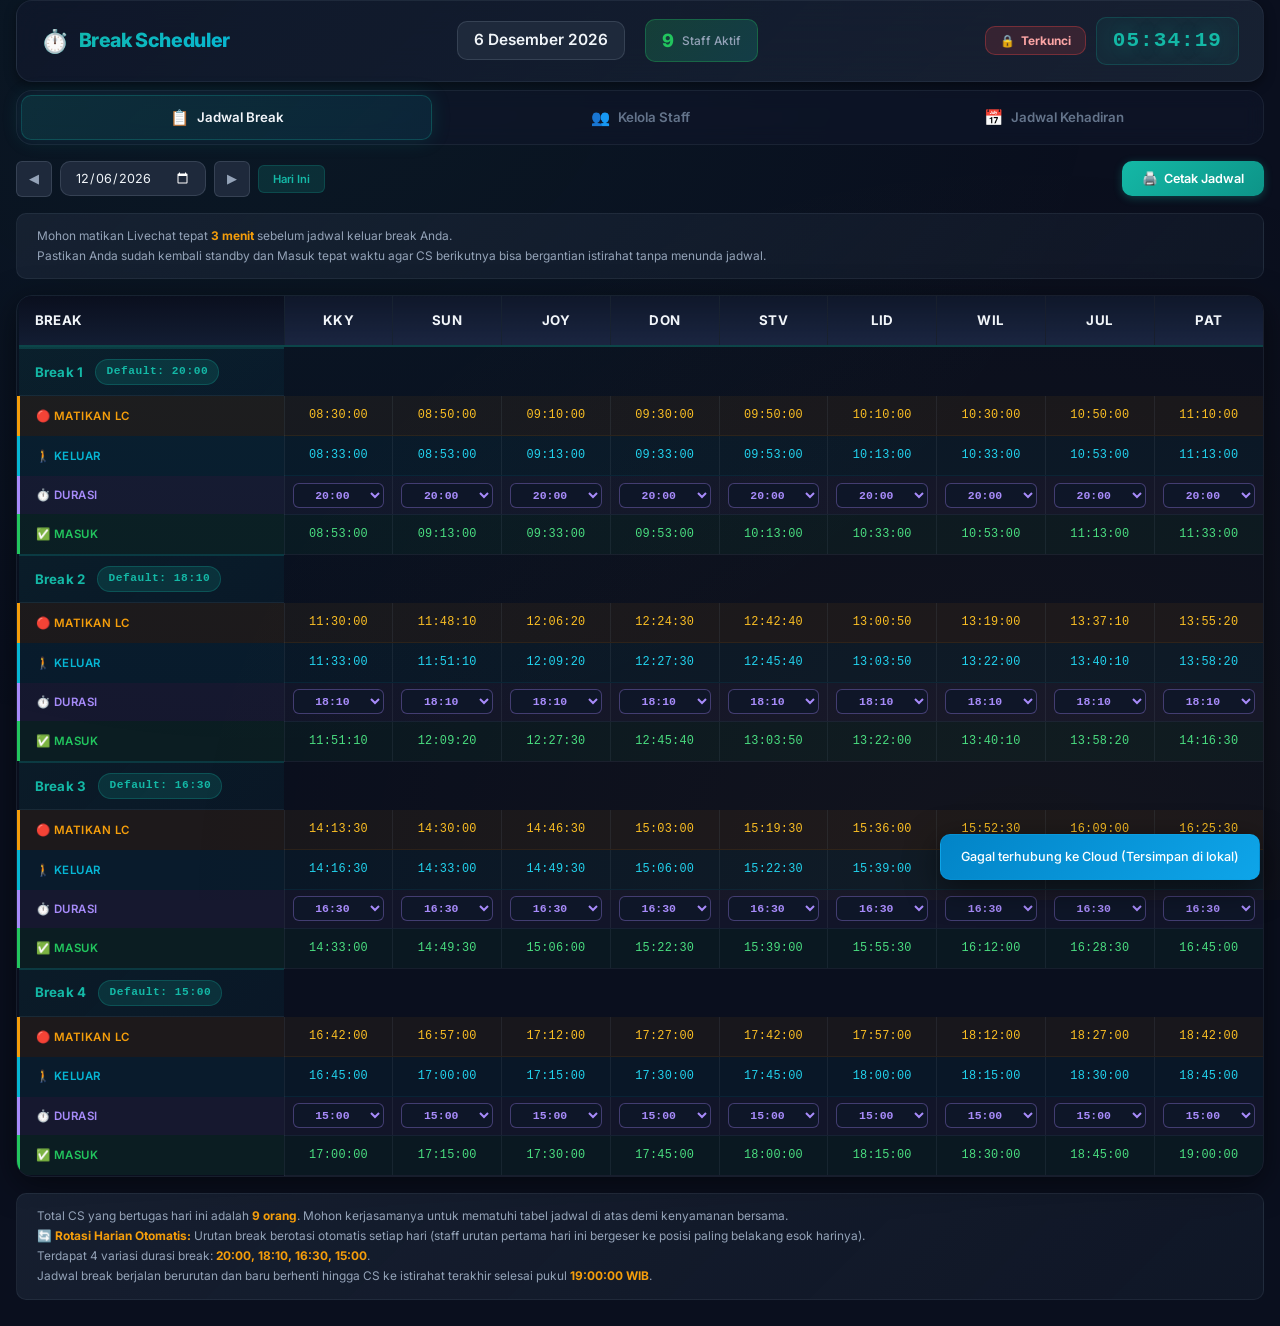
==== index.html @ c1f2bf98 "Remove Supabase Live / Cloud badge from header UI" ====
<!DOCTYPE html>
<html lang="id">
<head>
  <meta charset="UTF-8">
  <meta name="viewport" content="width=device-width, initial-scale=1.0">
  <title>Break Scheduler — Jadwal Break Staff</title>
  <meta name="description" content="Sistem pengaturan jadwal break staff kantor dengan kalkulasi otomatis berdasarkan jumlah staff aktif">
  <link href="https://fonts.googleapis.com/css2?family=Inter:wght@300;400;500;600;700;800;900&display=swap" rel="stylesheet">
  <link rel="stylesheet" href="index.css">
</head>
<body>
  <div class="app">
    <!-- ========== Header ========== -->
    <header class="header">
      <div class="header-left">
        <h1 class="logo">
          <span class="logo-icon">⏱️</span>
          Break Scheduler
        </h1>
      </div>
      <div class="header-center">
        <div class="header-info">
          <div class="header-date" id="headerDate">—</div>
          <div class="header-badge">
            <span class="badge-count" id="activeCount">0</span>
            <span class="badge-label">Staff Aktif</span>
          </div>
        </div>
      </div>
      <div class="header-right" style="display:flex;align-items:center;gap:10px;">
        <button class="btn-lock locked" id="lockBtn" title="Status Keamanan Mode Edit">
          <span id="lockIcon">🔒</span> <span id="lockText">Terkunci</span>
        </button>
        <div class="clock" id="clock">00:00:00</div>
      </div>
    </header>

    <!-- ========== Navigation ========== -->
    <nav class="nav">
      <button class="nav-tab active" data-tab="schedule" id="navSchedule">
        <span class="nav-icon">📋</span>
        <span class="nav-label">Jadwal Break</span>
      </button>
      <button class="nav-tab" data-tab="staff" id="navStaff">
        <span class="nav-icon">👥</span>
        <span class="nav-label">Kelola Staff</span>
      </button>
      <button class="nav-tab" data-tab="attendance" id="navAttendance">
        <span class="nav-icon">📅</span>
        <span class="nav-label">Jadwal Kehadiran</span>
      </button>
    </nav>

    <!-- ========== Tab Content ========== -->
    <main class="main">

      <!-- ===== Schedule Tab ===== -->
      <section class="tab-content active" id="tabSchedule">
        <div class="schedule-header">
          <div class="date-picker">
            <button class="btn-icon" id="prevDay" title="Hari sebelumnya">◀</button>
            <input type="date" id="scheduleDate" class="date-input">
            <button class="btn-icon" id="nextDay" title="Hari berikutnya">▶</button>
            <button class="btn-sm" id="todayBtn">Hari Ini</button>
          </div>
          <button class="btn-primary" id="printBtn">
            <span>🖨️</span> Cetak Jadwal
          </button>
        </div>

        <div class="schedule-notes top-notes">
          <p>Mohon matikan Livechat tepat <strong>3 menit</strong> sebelum jadwal keluar break Anda.</p>
          <p>Pastikan Anda sudah kembali standby dan Masuk tepat waktu agar CS berikutnya bisa bergantian istirahat tanpa menunda jadwal.</p>
        </div>

        <div class="table-wrapper" id="scheduleTableWrapper">
          <!-- Generated by JavaScript -->
        </div>

        <div class="schedule-notes bottom-notes" id="scheduleFooter">
          <!-- Generated by JavaScript -->
        </div>
      </section>

      <!-- ===== Staff Management Tab ===== -->
      <section class="tab-content" id="tabStaff">
        <div class="staff-section">
          <div class="card">
            <div class="card-header">
              <h2>➕ Tambah Staff Baru</h2>
            </div>
            <div class="card-body">
              <form id="addStaffForm" class="staff-form">
                <div class="form-group">
                  <label for="staffName">Nama / Kode Staff</label>
                  <input type="text" id="staffName" class="form-input" placeholder="Contoh: PAT, KKY, SUN..." maxlength="10" autocomplete="off" required>
                </div>
                <button type="submit" class="btn-primary">Tambah</button>
              </form>
            </div>
          </div>

          <div class="card">
            <div class="card-header">
              <h2>📋 Daftar Staff</h2>
              <span class="card-badge" id="staffCountBadge">0 staff</span>
            </div>
            <div class="card-body">
              <div class="staff-list" id="staffList">
                <!-- Generated by JavaScript -->
              </div>
            </div>
          </div>
        </div>
      </section>

      <!-- ===== Attendance Tab ===== -->
      <section class="tab-content" id="tabAttendance">
        <div class="attendance-header">
          <div class="month-picker">
            <button class="btn-icon" id="prevMonth" title="Bulan sebelumnya">◀</button>
            <span class="month-label" id="monthLabel">—</span>
            <button class="btn-icon" id="nextMonth" title="Bulan berikutnya">▶</button>
          </div>
          <div class="attendance-legend">
            <span class="legend-item"><span class="legend-dot masuk"></span> Masuk</span>
            <span class="legend-item"><span class="legend-dot libur"></span> Libur</span>
            <span class="legend-item"><span class="legend-dot cuti"></span> Cuti</span>
          </div>
        </div>

        <div class="table-wrapper" id="attendanceTableWrapper">
          <!-- Generated by JavaScript -->
        </div>

        <div class="attendance-summary" id="attendanceSummary">
          <!-- Generated by JavaScript -->
        </div>
      </section>

    </main>
  </div>

  <!-- ========== Edit Staff Modal ========== -->
  <div class="modal-overlay" id="editModal">
    <div class="modal">
      <div class="modal-header">
        <h3>✏️ Edit Staff</h3>
        <button class="modal-close" id="closeEditModal">✕</button>
      </div>
      <div class="modal-body">
        <div class="form-group">
          <label for="editStaffName">Nama / Kode Staff</label>
          <input type="text" id="editStaffName" class="form-input" maxlength="10" required>
        </div>
      </div>
      <div class="modal-footer">
        <button class="btn-secondary" id="cancelEdit">Batal</button>
        <button class="btn-primary" id="saveEdit">Simpan</button>
      </div>
    </div>
  </div>

  <!-- ========== Delete Confirmation Modal ========== -->
  <div class="modal-overlay" id="deleteModal">
    <div class="modal">
      <div class="modal-header">
        <h3>🗑️ Hapus Staff</h3>
        <button class="modal-close" id="closeDeleteModal">✕</button>
      </div>
      <div class="modal-body">
        <p>Apakah Anda yakin ingin menghapus staff <strong id="deleteStaffName">—</strong>?</p>
        <p style="margin-top:8px;color:var(--text-muted);font-size:0.85rem;">Data kehadiran staff ini juga akan dihapus.</p>
      </div>
      <div class="modal-footer">
        <button class="btn-secondary" id="cancelDelete">Batal</button>
        <button class="btn-danger" id="confirmDelete">Hapus</button>
      </div>
    </div>
  </div>

  <!-- ========== Password Auth Modal ========== -->
  <div class="modal-overlay" id="authModal">
    <div class="modal">
      <div class="modal-header">
        <h3>🔒 Verifikasi Password Keamanan</h3>
        <button class="modal-close" id="closeAuthModal">✕</button>
      </div>
      <div class="modal-body">
        <p style="margin-bottom:14px;color:var(--text-secondary);font-size:0.9rem;">
          Fitur ini dilindungi. Masukkan password keamanan untuk melakukan perubahan data.
        </p>
        <form id="authForm" onsubmit="return false;">
          <div class="form-group">
            <label for="authPasswordInput">Password Keamanan</label>
            <input type="password" id="authPasswordInput" class="form-input" placeholder="Masukkan password..." required autocomplete="current-password">
          </div>
          <div id="authErrorMsg" style="display:none;color:var(--red);font-size:0.85rem;margin-top:6px;font-weight:600;">
            ⚠️ Password salah! Silakan coba lagi.
          </div>
        </form>
      </div>
      <div class="modal-footer" style="justify-content:space-between;">
        <button class="btn-sm" id="openChangePassBtn" type="button">🔑 Ubah Password</button>
        <div style="display:flex;gap:8px;">
          <button class="btn-secondary" id="cancelAuth" type="button">Batal</button>
          <button class="btn-primary" id="confirmAuth" type="button">Buka Akses</button>
        </div>
      </div>
    </div>
  </div>

  <!-- ========== Change Password Modal ========== -->
  <div class="modal-overlay" id="changePassModal">
    <div class="modal">
      <div class="modal-header">
        <h3>🔑 Ubah Password Keamanan</h3>
        <button class="modal-close" id="closeChangePassModal">✕</button>
      </div>
      <div class="modal-body">
        <form id="changePassForm" onsubmit="return false;">
          <div class="form-group">
            <label for="oldPassInput">Password Saat Ini</label>
            <input type="password" id="oldPassInput" class="form-input" placeholder="Password lama..." required>
          </div>
          <div class="form-group">
            <label for="newPassInput">Password Baru</label>
            <input type="password" id="newPassInput" class="form-input" placeholder="Password baru..." required>
          </div>
          <div class="form-group">
            <label for="confirmNewPassInput">Konfirmasi Password Baru</label>
            <input type="password" id="confirmNewPassInput" class="form-input" placeholder="Ulangi password baru..." required>
          </div>
          <div id="changePassErrorMsg" style="display:none;color:var(--red);font-size:0.85rem;margin-top:6px;font-weight:600;">
            ⚠️ Periksa kembali password Anda!
          </div>
        </form>
      </div>
      <div class="modal-footer">
        <button class="btn-secondary" id="cancelChangePass" type="button">Batal</button>
        <button class="btn-primary" id="saveChangePass" type="button">Simpan Password</button>
      </div>
    </div>
  </div>

  <!-- ========== Supabase Config Modal ========== -->
  <div class="modal-overlay" id="supabaseModal">
    <div class="modal">
      <div class="modal-header">
        <h3>⚡ Pengaturan Database Supabase</h3>
        <button class="modal-close" id="closeSupabaseModal">✕</button>
      </div>
      <div class="modal-body">
        <p style="margin-bottom:14px;color:var(--text-secondary);font-size:0.85rem;">
          Hubungkan aplikasi ke Supabase agar seluruh data tersimpan permanen di cloud dan tersinkronisasi otomatis antar PC.
        </p>
        <form id="supabaseForm" onsubmit="return false;">
          <div class="form-group">
            <label for="supabaseUrlInput">Supabase Project URL</label>
            <input type="url" id="supabaseUrlInput" class="form-input" placeholder="https://xyz.supabase.co" required>
          </div>
          <div class="form-group">
            <label for="supabaseKeyInput">Supabase Anon Key (API Key)</label>
            <input type="password" id="supabaseKeyInput" class="form-input" placeholder="eyJhbGciOiJIUzI1Ni..." required>
          </div>
          <div id="supabaseStatusMsg" style="display:none;font-size:0.85rem;margin-top:6px;font-weight:600;"></div>
        </form>
      </div>
      <div class="modal-footer">
        <button class="btn-secondary" id="cancelSupabase" type="button">Batal</button>
        <button class="btn-primary" id="saveSupabase" type="button">Hubungkan & Simpan</button>
      </div>
    </div>
  </div>

  <!-- ========== Toast Container ========== -->
  <div class="toast-container" id="toastContainer"></div>

  <script src="app.js"></script>
</body>
</html>
---- index.css ----
/* ============================================
   CSS Custom Properties
   ============================================ */
:root {
  /* Colors - Dark Theme */
  --bg-deepest: #060a13;
  --bg-deep: #0a0f1e;
  --bg-main: #0f172a;
  --bg-card: #1e293b;
  --bg-card-hover: #263549;
  --bg-elevated: #334155;

  /* Accent Colors */
  --teal: #14b8a6;
  --teal-dim: rgba(20, 184, 166, 0.15);
  --teal-glow: rgba(20, 184, 166, 0.3);
  --cyan: #06b6d4;
  --cyan-dim: rgba(6, 182, 212, 0.12);
  --amber: #f59e0b;
  --amber-dim: rgba(245, 158, 11, 0.15);
  --amber-glow: rgba(245, 158, 11, 0.25);
  --green: #22c55e;
  --green-dim: rgba(34, 197, 94, 0.15);
  --red: #ef4444;
  --red-dim: rgba(239, 68, 68, 0.15);
  --purple: #a78bfa;
  --purple-dim: rgba(167, 139, 250, 0.15);
  --blue: #3b82f6;

  /* Text */
  --text-primary: #f1f5f9;
  --text-secondary: #94a3b8;
  --text-muted: #64748b;
  --text-inverse: #0f172a;

  /* Borders */
  --border-subtle: rgba(148, 163, 184, 0.1);
  --border-medium: rgba(148, 163, 184, 0.2);
  --border-strong: rgba(148, 163, 184, 0.3);

  /* Shadows */
  --shadow-sm: 0 1px 3px rgba(0, 0, 0, 0.3);
  --shadow-md: 0 4px 12px rgba(0, 0, 0, 0.4);
  --shadow-lg: 0 8px 32px rgba(0, 0, 0, 0.5);
  --shadow-glow-teal: 0 0 20px rgba(20, 184, 166, 0.15);
  --shadow-glow-amber: 0 0 20px rgba(245, 158, 11, 0.15);

  /* Typography */
  --font-sans: 'Inter', -apple-system, BlinkMacSystemFont, 'Segoe UI', sans-serif;
  --font-mono: 'JetBrains Mono', 'Fira Code', 'Cascadia Code', 'Consolas', monospace;

  /* Spacing */
  --radius-sm: 6px;
  --radius-md: 10px;
  --radius-lg: 16px;
  --radius-xl: 24px;

  /* Transitions */
  --transition-fast: 150ms ease;
  --transition-normal: 250ms ease;
  --transition-slow: 400ms cubic-bezier(0.4, 0, 0.2, 1);
}

/* ============================================
   Reset & Base
   ============================================ */
*,
*::before,
*::after {
  margin: 0;
  padding: 0;
  box-sizing: border-box;
}

html {
  font-size: 14px;
  scroll-behavior: smooth;
}

body {
  font-family: var(--font-sans);
  background: var(--bg-deep);
  color: var(--text-primary);
  line-height: 1.6;
  min-height: 100vh;
  -webkit-font-smoothing: antialiased;
  -moz-osx-font-smoothing: grayscale;
}

/* Background gradient */
body::before {
  content: '';
  position: fixed;
  top: 0;
  left: 0;
  right: 0;
  bottom: 0;
  background:
    radial-gradient(ellipse at 20% 0%, rgba(20, 184, 166, 0.06) 0%, transparent 60%),
    radial-gradient(ellipse at 80% 100%, rgba(245, 158, 11, 0.04) 0%, transparent 60%);
  pointer-events: none;
  z-index: 0;
}

.app {
  position: relative;
  z-index: 1;
  max-width: 1440px;
  margin: 0 auto;
  padding: 0 16px;
}

/* ============================================
   Header
   ============================================ */
.header {
  display: flex;
  align-items: center;
  justify-content: space-between;
  padding: 16px 24px;
  margin-bottom: 8px;
  background: linear-gradient(135deg, rgba(15, 23, 42, 0.9), rgba(30, 41, 59, 0.7));
  backdrop-filter: blur(20px);
  border: 1px solid var(--border-subtle);
  border-radius: var(--radius-lg);
  box-shadow: var(--shadow-md);
}

.header-left {
  flex-shrink: 0;
}

.logo {
  display: flex;
  align-items: center;
  gap: 10px;
  font-size: 1.4rem;
  font-weight: 800;
  letter-spacing: -0.02em;
  background: linear-gradient(135deg, var(--teal), var(--cyan));
  -webkit-background-clip: text;
  -webkit-text-fill-color: transparent;
  background-clip: text;
}

.logo-icon {
  font-size: 1.6rem;
  -webkit-text-fill-color: initial;
}

.header-center {
  flex: 1;
  display: flex;
  justify-content: center;
}

.header-info {
  display: flex;
  align-items: center;
  gap: 20px;
}

.header-date {
  font-size: 1.1rem;
  font-weight: 600;
  color: var(--text-primary);
  padding: 6px 16px;
  background: var(--bg-card);
  border: 1px solid var(--border-medium);
  border-radius: var(--radius-md);
}

.header-badge {
  display: flex;
  align-items: center;
  gap: 8px;
  padding: 6px 16px;
  background: linear-gradient(135deg, rgba(34, 197, 94, 0.2), rgba(20, 184, 166, 0.2));
  border: 1px solid rgba(34, 197, 94, 0.3);
  border-radius: var(--radius-md);
}

.cloud-badge {
  transition: all var(--transition-fast);
}

.cloud-badge.cloud-online {
  background: linear-gradient(135deg, rgba(6, 182, 212, 0.2), rgba(59, 130, 246, 0.2));
  border: 1px solid rgba(6, 182, 212, 0.35);
  color: #38bdf8;
}

.cloud-badge.cloud-syncing {
  background: linear-gradient(135deg, rgba(245, 158, 11, 0.2), rgba(217, 119, 6, 0.2));
  border: 1px solid rgba(245, 158, 11, 0.35);
  color: #fbbf24;
}

.cloud-badge.cloud-offline {
  background: linear-gradient(135deg, rgba(148, 163, 184, 0.15), rgba(71, 85, 105, 0.2));
  border: 1px solid rgba(148, 163, 184, 0.3);
  color: #94a3b8;
}

.cloud-icon {
  font-size: 1.1rem;
}

.badge-count {
  font-size: 1.3rem;
  font-weight: 800;
  color: var(--green);
}

.badge-label {
  font-size: 0.85rem;
  color: var(--text-secondary);
  font-weight: 500;
}

.header-right {
  flex-shrink: 0;
}

.clock {
  font-family: var(--font-mono);
  font-size: 1.5rem;
  font-weight: 700;
  color: var(--teal);
  letter-spacing: 0.05em;
  padding: 6px 16px;
  background: rgba(20, 184, 166, 0.08);
  border: 1px solid rgba(20, 184, 166, 0.2);
  border-radius: var(--radius-md);
  text-shadow: 0 0 20px rgba(20, 184, 166, 0.4);
}

/* ============================================
   Navigation
   ============================================ */
.nav {
  display: flex;
  gap: 4px;
  padding: 4px;
  margin-bottom: 16px;
  background: rgba(15, 23, 42, 0.6);
  border: 1px solid var(--border-subtle);
  border-radius: var(--radius-lg);
  backdrop-filter: blur(10px);
}

.nav-tab {
  flex: 1;
  display: flex;
  align-items: center;
  justify-content: center;
  gap: 8px;
  padding: 12px 20px;
  background: transparent;
  border: none;
  border-radius: var(--radius-md);
  color: var(--text-muted);
  font-family: var(--font-sans);
  font-size: 0.95rem;
  font-weight: 600;
  cursor: pointer;
  transition: all var(--transition-normal);
  position: relative;
}

.nav-tab:hover {
  color: var(--text-secondary);
  background: rgba(148, 163, 184, 0.05);
}

.nav-tab.active {
  color: var(--text-primary);
  background: linear-gradient(135deg, rgba(20, 184, 166, 0.15), rgba(6, 182, 212, 0.1));
  border: 1px solid rgba(20, 184, 166, 0.25);
  box-shadow: var(--shadow-glow-teal);
}

.nav-icon {
  font-size: 1.1rem;
}

/* ============================================
   Main Content
   ============================================ */
.main {
  min-height: 60vh;
}

.tab-content {
  display: none;
  animation: fadeIn 0.3s ease;
}

.tab-content.active {
  display: block;
}

@keyframes fadeIn {
  from { opacity: 0; transform: translateY(8px); }
  to { opacity: 1; transform: translateY(0); }
}

/* ============================================
   Cards
   ============================================ */
.card {
  background: linear-gradient(135deg, rgba(30, 41, 59, 0.8), rgba(30, 41, 59, 0.5));
  backdrop-filter: blur(16px);
  border: 1px solid var(--border-subtle);
  border-radius: var(--radius-lg);
  box-shadow: var(--shadow-md);
  overflow: hidden;
  margin-bottom: 16px;
}

.card-header {
  display: flex;
  align-items: center;
  justify-content: space-between;
  padding: 16px 20px;
  border-bottom: 1px solid var(--border-subtle);
  background: rgba(15, 23, 42, 0.3);
}

.card-header h2 {
  font-size: 1.1rem;
  font-weight: 700;
  color: var(--text-primary);
}

.card-badge {
  font-size: 0.8rem;
  font-weight: 600;
  color: var(--teal);
  padding: 4px 12px;
  background: var(--teal-dim);
  border: 1px solid rgba(20, 184, 166, 0.2);
  border-radius: 20px;
}

.card-body {
  padding: 20px;
}

/* ============================================
   Buttons
   ============================================ */
.btn-primary {
  display: inline-flex;
  align-items: center;
  gap: 6px;
  padding: 10px 20px;
  background: linear-gradient(135deg, var(--teal), #0d9488);
  color: white;
  border: none;
  border-radius: var(--radius-md);
  font-family: var(--font-sans);
  font-size: 0.9rem;
  font-weight: 600;
  cursor: pointer;
  transition: all var(--transition-fast);
  box-shadow: 0 2px 8px rgba(20, 184, 166, 0.3);
}

.btn-primary:hover {
  transform: translateY(-1px);
  box-shadow: 0 4px 16px rgba(20, 184, 166, 0.4);
}

.btn-primary:active {
  transform: translateY(0);
}

.btn-secondary {
  display: inline-flex;
  align-items: center;
  gap: 6px;
  padding: 10px 20px;
  background: var(--bg-card);
  color: var(--text-secondary);
  border: 1px solid var(--border-medium);
  border-radius: var(--radius-md);
  font-family: var(--font-sans);
  font-size: 0.9rem;
  font-weight: 600;
  cursor: pointer;
  transition: all var(--transition-fast);
}

.btn-secondary:hover {
  background: var(--bg-card-hover);
  color: var(--text-primary);
}

.btn-danger {
  display: inline-flex;
  align-items: center;
  gap: 6px;
  padding: 10px 20px;
  background: linear-gradient(135deg, var(--red), #dc2626);
  color: white;
  border: none;
  border-radius: var(--radius-md);
  font-family: var(--font-sans);
  font-size: 0.9rem;
  font-weight: 600;
  cursor: pointer;
  transition: all var(--transition-fast);
  box-shadow: 0 2px 8px rgba(239, 68, 68, 0.3);
}

.btn-danger:hover {
  transform: translateY(-1px);
  box-shadow: 0 4px 16px rgba(239, 68, 68, 0.4);
}

.btn-icon {
  display: inline-flex;
  align-items: center;
  justify-content: center;
  width: 36px;
  height: 36px;
  background: var(--bg-card);
  color: var(--text-secondary);
  border: 1px solid var(--border-medium);
  border-radius: var(--radius-sm);
  font-size: 0.9rem;
  cursor: pointer;
  transition: all var(--transition-fast);
}

.btn-icon:hover {
  background: var(--bg-card-hover);
  color: var(--text-primary);
  border-color: var(--border-strong);
}

.btn-sm {
  padding: 6px 14px;
  background: var(--teal-dim);
  color: var(--teal);
  border: 1px solid rgba(20, 184, 166, 0.2);
  border-radius: var(--radius-sm);
  font-family: var(--font-sans);
  font-size: 0.8rem;
  font-weight: 600;
  cursor: pointer;
  transition: all var(--transition-fast);
}

.btn-sm:hover {
  background: rgba(20, 184, 166, 0.25);
}

/* Lock/Unlock Button */
.btn-lock {
  display: inline-flex;
  align-items: center;
  gap: 6px;
  padding: 6px 14px;
  border-radius: var(--radius-md);
  font-family: var(--font-sans);
  font-size: 0.85rem;
  font-weight: 700;
  cursor: pointer;
  transition: all var(--transition-fast);
  outline: none;
}

.btn-lock.locked {
  background: rgba(239, 68, 68, 0.15);
  color: #fca5a5;
  border: 1px solid rgba(239, 68, 68, 0.35);
}

.btn-lock.locked:hover {
  background: rgba(239, 68, 68, 0.25);
  color: #ffffff;
  box-shadow: 0 0 12px rgba(239, 68, 68, 0.3);
}

.btn-lock.unlocked {
  background: rgba(34, 197, 94, 0.18);
  color: #4ade80;
  border: 1px solid rgba(34, 197, 94, 0.4);
}

.btn-lock.unlocked:hover {
  background: rgba(34, 197, 94, 0.3);
  color: #ffffff;
  box-shadow: 0 0 12px rgba(34, 197, 94, 0.3);
}

/* Small action buttons for staff list */
.btn-action {
  display: inline-flex;
  align-items: center;
  justify-content: center;
  width: 32px;
  height: 32px;
  background: transparent;
  color: var(--text-muted);
  border: 1px solid var(--border-subtle);
  border-radius: var(--radius-sm);
  font-size: 0.85rem;
  cursor: pointer;
  transition: all var(--transition-fast);
}

.btn-action:hover {
  background: var(--bg-card);
  color: var(--text-primary);
  border-color: var(--border-medium);
}

.btn-action.edit:hover {
  color: var(--amber);
  border-color: rgba(245, 158, 11, 0.3);
  background: var(--amber-dim);
}

.btn-action.delete:hover {
  color: var(--red);
  border-color: rgba(239, 68, 68, 0.3);
  background: var(--red-dim);
}

.btn-action.up:hover,
.btn-action.down:hover {
  color: var(--teal);
  border-color: rgba(20, 184, 166, 0.3);
  background: var(--teal-dim);
}

/* ============================================
   Forms
   ============================================ */
.form-group {
  margin-bottom: 16px;
}

.form-group label {
  display: block;
  font-size: 0.85rem;
  font-weight: 600;
  color: var(--text-secondary);
  margin-bottom: 6px;
}

.form-input {
  width: 100%;
  padding: 10px 14px;
  background: var(--bg-main);
  color: var(--text-primary);
  border: 1px solid var(--border-medium);
  border-radius: var(--radius-md);
  font-family: var(--font-sans);
  font-size: 0.95rem;
  transition: all var(--transition-fast);
  outline: none;
}

.form-input:focus {
  border-color: var(--teal);
  box-shadow: 0 0 0 3px rgba(20, 184, 166, 0.15);
}

.form-input::placeholder {
  color: var(--text-muted);
}

.staff-form {
  display: flex;
  gap: 12px;
  align-items: flex-end;
}

.staff-form .form-group {
  flex: 1;
  margin-bottom: 0;
}

/* ============================================
   Schedule Tab
   ============================================ */
.schedule-header {
  display: flex;
  align-items: center;
  justify-content: space-between;
  margin-bottom: 16px;
  flex-wrap: wrap;
  gap: 12px;
}

.date-picker {
  display: flex;
  align-items: center;
  gap: 8px;
}

.date-input {
  padding: 8px 14px;
  background: var(--bg-card);
  color: var(--text-primary);
  border: 1px solid var(--border-medium);
  border-radius: var(--radius-md);
  font-family: var(--font-sans);
  font-size: 0.9rem;
  outline: none;
  cursor: pointer;
  transition: all var(--transition-fast);
}

.date-input:focus {
  border-color: var(--teal);
}

/* Color scheme for date input */
.date-input::-webkit-calendar-picker-indicator {
  filter: invert(1);
  cursor: pointer;
}

.schedule-notes {
  padding: 12px 20px;
  background: linear-gradient(135deg, rgba(30, 41, 59, 0.6), rgba(30, 41, 59, 0.3));
  border: 1px solid var(--border-subtle);
  border-radius: var(--radius-md);
  margin-bottom: 16px;
}

.schedule-notes p {
  font-size: 0.85rem;
  color: var(--text-secondary);
  line-height: 1.7;
}

.schedule-notes strong {
  color: var(--amber);
}

.bottom-notes {
  margin-top: 16px;
  margin-bottom: 24px;
}

/* ============================================
   Schedule Table
   ============================================ */
.table-wrapper {
  overflow-x: auto;
  border-radius: var(--radius-lg);
  border: 1px solid var(--border-subtle);
  box-shadow: var(--shadow-lg);
  scrollbar-width: thin;
  scrollbar-color: var(--bg-elevated) var(--bg-main);
}

.table-wrapper::-webkit-scrollbar {
  height: 8px;
}

.table-wrapper::-webkit-scrollbar-track {
  background: var(--bg-main);
  border-radius: 4px;
}

.table-wrapper::-webkit-scrollbar-thumb {
  background: var(--bg-elevated);
  border-radius: 4px;
}

.schedule-table {
  width: 100%;
  border-collapse: collapse;
  font-size: 0.9rem;
  min-width: 700px;
}

.schedule-table thead th {
  position: sticky;
  top: 0;
  z-index: 10;
  padding: 14px 12px;
  background: linear-gradient(180deg, #0f172a, #1a2540);
  color: var(--text-primary);
  font-weight: 700;
  text-align: center;
  border-bottom: 2px solid rgba(20, 184, 166, 0.3);
  font-size: 0.95rem;
  letter-spacing: 0.03em;
  white-space: nowrap;
}

.schedule-table thead th.label-col {
  text-align: left;
  min-width: 130px;
  padding-left: 16px;
  background: linear-gradient(180deg, #0a0f1e, #131d33);
}

.schedule-table thead th.staff-col {
  min-width: 90px;
}

/* Break header rows */
.break-header-row td {
  padding: 10px 16px;
  background: linear-gradient(135deg, rgba(20, 184, 166, 0.08), rgba(6, 182, 212, 0.05));
  border-top: 2px solid rgba(20, 184, 166, 0.2);
  border-bottom: 1px solid var(--border-subtle);
}

.break-header-cell {
  display: flex;
  align-items: center;
  gap: 12px;
}

.break-label {
  font-weight: 700;
  font-size: 0.95rem;
  color: var(--teal);
  letter-spacing: 0.02em;
}

.break-duration-badge {
  font-family: var(--font-mono);
  font-size: 0.8rem;
  font-weight: 600;
  padding: 3px 10px;
  background: var(--teal-dim);
  color: var(--teal);
  border: 1px solid rgba(20, 184, 166, 0.25);
  border-radius: 20px;
  letter-spacing: 0.05em;
}

/* Data rows */
.schedule-table .label-cell {
  padding: 10px 16px;
  font-weight: 600;
  font-size: 0.82rem;
  letter-spacing: 0.04em;
  white-space: nowrap;
  text-transform: uppercase;
}

.schedule-table .time-cell {
  padding: 10px 12px;
  text-align: center;
  font-family: var(--font-mono);
  font-size: 0.85rem;
  font-weight: 500;
  letter-spacing: 0.02em;
  white-space: nowrap;
  transition: all var(--transition-fast);
}

/* MATIKAN LC rows - Amber */
.row-matikan .label-cell {
  background: rgba(245, 158, 11, 0.08);
  color: var(--amber);
  border-left: 3px solid var(--amber);
}

.row-matikan .time-cell {
  background: rgba(245, 158, 11, 0.06);
  color: #fbbf24;
  border-bottom: 1px solid rgba(245, 158, 11, 0.08);
}

/* KELUAR rows - Cyan */
.row-keluar .label-cell {
  background: rgba(6, 182, 212, 0.08);
  color: var(--cyan);
  border-left: 3px solid var(--cyan);
}

.row-keluar .time-cell {
  background: rgba(6, 182, 212, 0.05);
  color: #22d3ee;
  border-bottom: 1px solid rgba(6, 182, 212, 0.08);
}

/* DURASI rows - Purple */
.row-durasi .label-cell {
  background: rgba(167, 139, 250, 0.08);
  color: var(--purple);
  border-left: 3px solid var(--purple);
}

.row-durasi .time-cell {
  background: rgba(167, 139, 250, 0.05);
  border-bottom: 1px solid rgba(167, 139, 250, 0.08);
  padding: 6px 8px !important;
}

.duration-select {
  background: rgba(15, 23, 42, 0.85);
  color: #a78bfa;
  border: 1px solid rgba(167, 139, 250, 0.35);
  border-radius: var(--radius-sm);
  padding: 4px 6px;
  font-family: var(--font-mono);
  font-size: 0.82rem;
  font-weight: 700;
  cursor: pointer;
  outline: none;
  transition: all var(--transition-fast);
  width: 100%;
  max-width: 100px;
  text-align: center;
}

.duration-select:hover {
  background: var(--bg-card-hover);
  border-color: var(--purple);
  color: #ffffff;
}

.duration-select.custom-chosen {
  background: rgba(245, 158, 11, 0.25);
  color: #fde047;
  border-color: rgba(245, 158, 11, 0.6);
  box-shadow: 0 0 10px rgba(245, 158, 11, 0.3);
}

/* MASUK rows - Green */
.row-masuk .label-cell {
  background: rgba(34, 197, 94, 0.08);
  color: var(--green);
  border-left: 3px solid var(--green);
}

.row-masuk .time-cell {
  background: rgba(34, 197, 94, 0.05);
  color: #4ade80;
  border-bottom: 1px solid rgba(34, 197, 94, 0.08);
}

/* Last break row - MASUK is the final row of a group */
.row-masuk .time-cell {
  border-bottom: 1px solid var(--border-subtle);
}

/* Hover highlight for time cells */
.schedule-table .time-cell:hover {
  filter: brightness(1.3);
  box-shadow: inset 0 0 20px rgba(255, 255, 255, 0.05);
}

/* Crosshair highlight — row + column (extra bright & vibrant) */
.schedule-table .row-highlight {
  background: rgba(30, 58, 95, 0.6) !important;
}

.schedule-table .col-highlight {
  background: rgba(20, 184, 166, 0.22) !important;
}

/* Intersection cell — super bright focal point */
.schedule-table td.row-highlight.col-highlight {
  background: rgba(20, 184, 166, 0.45) !important;
  box-shadow: 0 0 16px rgba(20, 184, 166, 0.8), inset 0 0 0 2px #5eead4 !important;
  color: #ffffff !important;
  font-weight: 800 !important;
  position: relative;
  z-index: 5;
}

/* Highlighted header (staff name at top) */
.schedule-table th.col-highlight {
  background: linear-gradient(180deg, #0d9488, #14b8a6) !important;
  color: #ffffff !important;
  font-weight: 800 !important;
  text-shadow: 0 0 10px rgba(255, 255, 255, 0.6);
  box-shadow: 0 0 12px rgba(20, 184, 166, 0.6);
}

/* Highlighted label cell (MATIKAN LC / KELUAR / MASUK at left) */
.schedule-table .label-cell.row-highlight {
  background: rgba(15, 23, 42, 0.95) !important;
  color: #38bdf8 !important;
  font-weight: 800 !important;
  box-shadow: inset 4px 0 0 #06b6d4;
  filter: brightness(1.5);
}

/* Column separator lines */
.schedule-table td + td,
.schedule-table th + th {
  border-left: 1px solid var(--border-subtle);
}

/* ============================================
   Empty State
   ============================================ */
.empty-state {
  display: flex;
  flex-direction: column;
  align-items: center;
  justify-content: center;
  padding: 60px 20px;
  text-align: center;
}

.empty-state-icon {
  font-size: 3rem;
  margin-bottom: 16px;
  opacity: 0.5;
}

.empty-state-title {
  font-size: 1.2rem;
  font-weight: 700;
  color: var(--text-secondary);
  margin-bottom: 8px;
}

.empty-state-text {
  font-size: 0.9rem;
  color: var(--text-muted);
  max-width: 400px;
}

/* ============================================
   Staff Management
   ============================================ */
.staff-section {
  display: grid;
  grid-template-columns: 1fr;
  gap: 16px;
}

.staff-list {
  display: flex;
  flex-direction: column;
  gap: 4px;
}

.staff-item {
  display: flex;
  align-items: center;
  gap: 12px;
  padding: 12px 16px;
  background: var(--bg-main);
  border: 1px solid var(--border-subtle);
  border-radius: var(--radius-md);
  transition: all var(--transition-fast);
}

.staff-item:hover {
  background: var(--bg-card);
  border-color: var(--border-medium);
}

.staff-order {
  display: flex;
  align-items: center;
  justify-content: center;
  width: 32px;
  height: 32px;
  background: var(--teal-dim);
  color: var(--teal);
  border-radius: 50%;
  font-size: 0.85rem;
  font-weight: 700;
  flex-shrink: 0;
}

.staff-name {
  flex: 1;
  font-weight: 600;
  font-size: 1rem;
  letter-spacing: 0.03em;
  color: var(--text-primary);
}

.staff-actions {
  display: flex;
  gap: 4px;
}

/* ============================================
   Attendance Calendar
   ============================================ */
.attendance-header {
  display: flex;
  align-items: center;
  justify-content: space-between;
  margin-bottom: 16px;
  flex-wrap: wrap;
  gap: 12px;
}

.month-picker {
  display: flex;
  align-items: center;
  gap: 12px;
}

.month-label {
  font-size: 1.1rem;
  font-weight: 700;
  color: var(--text-primary);
  min-width: 160px;
  text-align: center;
}

.attendance-legend {
  display: flex;
  gap: 16px;
}

.legend-item {
  display: flex;
  align-items: center;
  gap: 6px;
  font-size: 0.85rem;
  color: var(--text-secondary);
}

.legend-dot {
  width: 12px;
  height: 12px;
  border-radius: 50%;
}

.legend-dot.masuk {
  background: var(--green);
  box-shadow: 0 0 6px rgba(34, 197, 94, 0.4);
}

.legend-dot.libur {
  background: var(--amber);
  box-shadow: 0 0 6px rgba(245, 158, 11, 0.4);
}

.legend-dot.cuti {
  background: var(--purple);
  box-shadow: 0 0 6px rgba(167, 139, 250, 0.4);
}

/* Attendance Table */
.attendance-table {
  width: 100%;
  border-collapse: collapse;
  font-size: 0.82rem;
  min-width: 900px;
}

.attendance-table thead th {
  position: sticky;
  top: 0;
  z-index: 10;
  padding: 8px 4px;
  background: linear-gradient(180deg, #0f172a, #1a2540);
  color: var(--text-primary);
  font-weight: 600;
  text-align: center;
  border-bottom: 2px solid var(--border-medium);
  font-size: 0.8rem;
}

.attendance-table thead th.staff-name-col {
  text-align: left;
  padding-left: 14px;
  min-width: 80px;
  position: sticky;
  left: 0;
  z-index: 11;
}

.attendance-table thead .day-name {
  display: block;
  font-size: 0.65rem;
  font-weight: 400;
  color: var(--text-muted);
  margin-top: 2px;
}

.attendance-table thead th.weekend {
  color: var(--amber);
}

.attendance-table tbody td {
  padding: 6px 4px;
  text-align: center;
  border-bottom: 1px solid var(--border-subtle);
  border-right: 1px solid var(--border-subtle);
}

.attendance-table tbody td.staff-name-cell {
  text-align: left;
  padding-left: 14px;
  font-weight: 600;
  color: var(--text-primary);
  background: var(--bg-main);
  position: sticky;
  left: 0;
  z-index: 5;
  border-right: 2px solid var(--border-medium);
  white-space: nowrap;
}

.attendance-cell {
  cursor: pointer;
  border-radius: 4px;
  transition: all var(--transition-fast);
  user-select: none;
  min-width: 32px;
  padding: 4px !important;
}

.attendance-cell:hover {
  transform: scale(1.1);
  box-shadow: 0 0 8px rgba(255, 255, 255, 0.1);
}

.attendance-cell.masuk {
  background: linear-gradient(135deg, rgba(22, 163, 74, 0.4), rgba(5, 150, 105, 0.5));
  color: #4ade80;
  border: 1px solid rgba(34, 197, 94, 0.4);
  box-shadow: inset 0 0 6px rgba(34, 197, 94, 0.25);
}

.attendance-cell.libur {
  background: linear-gradient(135deg, rgba(217, 119, 6, 0.45), rgba(180, 83, 9, 0.55));
  color: #fde047;
  border: 1px solid rgba(245, 158, 11, 0.5);
  box-shadow: inset 0 0 6px rgba(245, 158, 11, 0.3);
}

.attendance-cell.cuti {
  background: linear-gradient(135deg, rgba(147, 51, 234, 0.45), rgba(126, 34, 206, 0.55));
  color: #e9d5ff;
  border: 1px solid rgba(168, 85, 247, 0.5);
  box-shadow: inset 0 0 6px rgba(168, 85, 247, 0.3);
}

.attendance-cell.weekend-col {
  box-shadow: inset 0 -2px 0 rgba(245, 158, 11, 0.4);
}

/* Attendance Table Crosshair highlight (extra bright & vibrant) */
.attendance-table .row-highlight {
  background: rgba(30, 58, 95, 0.55) !important;
}

.attendance-table td.staff-name-cell.row-highlight {
  background: linear-gradient(90deg, #0d9488, #1e293b) !important;
  color: #ffffff !important;
  font-weight: 800 !important;
  border-left: 4px solid #5eead4 !important;
  box-shadow: 0 0 10px rgba(20, 184, 166, 0.5);
  text-shadow: 0 0 6px rgba(255, 255, 255, 0.5);
}

.attendance-table .col-highlight {
  background: rgba(20, 184, 166, 0.22) !important;
}

.attendance-table th.col-highlight {
  background: linear-gradient(180deg, #0d9488, #14b8a6) !important;
  color: #ffffff !important;
  font-weight: 800 !important;
  text-shadow: 0 0 10px rgba(255, 255, 255, 0.7);
  box-shadow: 0 0 12px rgba(20, 184, 166, 0.6);
}

.attendance-table td.row-highlight.col-highlight {
  background: rgba(20, 184, 166, 0.5) !important;
  box-shadow: 0 0 16px rgba(20, 184, 166, 0.9), inset 0 0 0 2px #5eead4 !important;
  transform: scale(1.25);
  z-index: 10;
  border-radius: 4px;
}

/* Attendance Summary */
.attendance-summary {
  margin-top: 16px;
  padding: 16px 20px;
  background: linear-gradient(135deg, rgba(30, 41, 59, 0.6), rgba(30, 41, 59, 0.3));
  border: 1px solid var(--border-subtle);
  border-radius: var(--radius-md);
}

.summary-title {
  font-size: 0.95rem;
  font-weight: 700;
  color: var(--text-primary);
  margin-bottom: 12px;
}

.summary-grid {
  display: grid;
  grid-template-columns: repeat(auto-fill, minmax(220px, 1fr));
  gap: 10px;
}

.summary-item {
  display: flex;
  align-items: center;
  gap: 10px;
  padding: 8px 12px;
  background: var(--bg-main);
  border-radius: var(--radius-sm);
  border: 1px solid var(--border-subtle);
}

.summary-name {
  font-weight: 600;
  color: var(--text-primary);
  min-width: 40px;
}

.summary-stats {
  display: flex;
  gap: 8px;
  font-size: 0.75rem;
}

.summary-stat {
  padding: 2px 8px;
  border-radius: 10px;
  font-weight: 600;
}

.summary-stat.masuk {
  background: rgba(22, 163, 74, 0.3);
  color: #4ade80;
  border: 1px solid rgba(34, 197, 94, 0.4);
}

.summary-stat.libur {
  background: rgba(217, 119, 6, 0.35);
  color: #fde047;
  border: 1px solid rgba(245, 158, 11, 0.4);
}

.summary-stat.cuti {
  background: rgba(147, 51, 234, 0.35);
  color: #e9d5ff;
  border: 1px solid rgba(168, 85, 247, 0.4);
}

/* ============================================
   Modals
   ============================================ */
.modal-overlay {
  position: fixed;
  top: 0;
  left: 0;
  right: 0;
  bottom: 0;
  background: rgba(0, 0, 0, 0.6);
  backdrop-filter: blur(4px);
  display: none;
  align-items: center;
  justify-content: center;
  z-index: 1000;
  animation: fadeIn 0.2s ease;
}

.modal-overlay.show {
  display: flex;
}

.modal {
  background: var(--bg-card);
  border: 1px solid var(--border-medium);
  border-radius: var(--radius-lg);
  box-shadow: var(--shadow-lg);
  width: 100%;
  max-width: 420px;
  margin: 16px;
  animation: modalSlideIn 0.25s ease;
}

@keyframes modalSlideIn {
  from { opacity: 0; transform: translateY(-20px) scale(0.95); }
  to { opacity: 1; transform: translateY(0) scale(1); }
}

.modal-header {
  display: flex;
  align-items: center;
  justify-content: space-between;
  padding: 16px 20px;
  border-bottom: 1px solid var(--border-subtle);
}

.modal-header h3 {
  font-size: 1.1rem;
  font-weight: 700;
}

.modal-close {
  background: transparent !important;
  border: none !important;
  color: var(--text-muted);
  font-size: 1.2rem;
  cursor: pointer;
  padding: 4px;
  width: auto !important;
  height: auto !important;
}

.modal-close:hover {
  color: var(--text-primary);
}

.modal-body {
  padding: 20px;
}

.modal-body p {
  color: var(--text-secondary);
  line-height: 1.6;
}

.modal-footer {
  display: flex;
  justify-content: flex-end;
  gap: 10px;
  padding: 16px 20px;
  border-top: 1px solid var(--border-subtle);
}

/* ============================================
   Toast Notifications
   ============================================ */
.toast-container {
  position: fixed;
  bottom: 20px;
  right: 20px;
  z-index: 2000;
  display: flex;
  flex-direction: column;
  gap: 8px;
}

.toast {
  padding: 12px 20px;
  border-radius: var(--radius-md);
  font-size: 0.9rem;
  font-weight: 500;
  color: white;
  box-shadow: var(--shadow-lg);
  transform: translateX(120%);
  transition: transform 0.3s cubic-bezier(0.4, 0, 0.2, 1);
  max-width: 360px;
}

.toast.show {
  transform: translateX(0);
}

.toast-success {
  background: linear-gradient(135deg, #059669, #10b981);
  border: 1px solid rgba(16, 185, 129, 0.3);
}

.toast-error {
  background: linear-gradient(135deg, #dc2626, #ef4444);
  border: 1px solid rgba(239, 68, 68, 0.3);
}

.toast-info {
  background: linear-gradient(135deg, #0284c7, #0ea5e9);
  border: 1px solid rgba(14, 165, 233, 0.3);
}

/* ============================================
   Print Styles
   ============================================ */
@media print {
  * {
    -webkit-print-color-adjust: exact !important;
    print-color-adjust: exact !important;
  }

  body {
    background: white !important;
    color: #1a1a1a !important;
    font-size: 11px !important;
  }

  body::before {
    display: none;
  }

  .app {
    max-width: 100%;
    padding: 0;
  }

  /* Hide non-essential elements */
  .nav,
  .schedule-header,
  .toast-container,
  .modal-overlay,
  #tabStaff,
  #tabAttendance {
    display: none !important;
  }

  .header {
    background: white !important;
    border: none !important;
    box-shadow: none !important;
    backdrop-filter: none !important;
    padding: 8px 0 !important;
    margin-bottom: 4px !important;
  }

  .logo {
    -webkit-text-fill-color: #0f172a !important;
    background: none !important;
    font-size: 1.2rem !important;
  }

  .header-date {
    background: none !important;
    border: 2px solid #1a1a1a !important;
    color: #1a1a1a !important;
    font-size: 1rem !important;
    font-weight: 800 !important;
    padding: 4px 12px !important;
  }

  .header-badge {
    background: #e8f5e9 !important;
    border: 2px solid #2e7d32 !important;
    padding: 4px 12px !important;
  }

  .badge-count {
    color: #2e7d32 !important;
    font-size: 1.2rem !important;
  }

  .badge-label {
    color: #333 !important;
  }

  .clock {
    display: none !important;
  }

  /* Notes */
  .schedule-notes {
    background: #f5f5f5 !important;
    border: 1px solid #ccc !important;
    margin-bottom: 8px !important;
    padding: 8px 12px !important;
  }

  .schedule-notes p {
    color: #333 !important;
    font-size: 0.8rem !important;
  }

  .schedule-notes strong {
    color: #c62828 !important;
  }

  /* Table */
  .table-wrapper {
    border: 2px solid #333 !important;
    border-radius: 4px !important;
    box-shadow: none !important;
    overflow: visible !important;
  }

  .schedule-table {
    min-width: auto !important;
    font-size: 10px !important;
  }

  .schedule-table thead th {
    background: #e0e0e0 !important;
    color: #1a1a1a !important;
    border-bottom: 2px solid #333 !important;
    padding: 6px 8px !important;
  }

  .schedule-table thead th.label-col {
    background: #d0d0d0 !important;
  }

  .break-header-row td {
    background: #e8f5e9 !important;
    border-top: 2px solid #333 !important;
    padding: 6px 12px !important;
  }

  .break-label {
    color: #1a1a1a !important;
  }

  .break-duration-badge {
    background: #c8e6c9 !important;
    color: #2e7d32 !important;
    border: 1px solid #2e7d32 !important;
  }

  .row-matikan .label-cell {
    background: #fff8e1 !important;
    color: #e65100 !important;
    border-left: 3px solid #e65100 !important;
  }

  .row-matikan .time-cell {
    background: #fffde7 !important;
    color: #bf360c !important;
  }

  .row-keluar .label-cell {
    background: #e0f7fa !important;
    color: #00695c !important;
    border-left: 3px solid #00695c !important;
  }

  .row-keluar .time-cell {
    background: #e0f7fa !important;
    color: #004d40 !important;
  }

  .row-masuk .label-cell {
    background: #e8f5e9 !important;
    color: #1b5e20 !important;
    border-left: 3px solid #1b5e20 !important;
  }

  .row-masuk .time-cell {
    background: #f1f8e9 !important;
    color: #1b5e20 !important;
  }

  .schedule-table td,
  .schedule-table th {
    border: 1px solid #bbb !important;
  }

  .schedule-table .time-cell {
    padding: 5px 6px !important;
  }

  .schedule-table .label-cell {
    padding: 5px 8px !important;
  }

  /* Footer notes */
  .bottom-notes {
    margin-top: 8px !important;
  }
}

/* ============================================
   Responsive
   ============================================ */
@media (max-width: 768px) {
  html {
    font-size: 13px;
  }

  .header {
    flex-direction: column;
    gap: 12px;
    padding: 12px 16px;
  }

  .header-info {
    flex-direction: column;
    gap: 10px;
  }

  .nav-label {
    display: none;
  }

  .nav-tab {
    padding: 10px 14px;
  }

  .nav-icon {
    font-size: 1.3rem;
  }

  .schedule-header {
    flex-direction: column;
  }

  .staff-form {
    flex-direction: column;
  }

  .attendance-header {
    flex-direction: column;
    align-items: flex-start;
  }

  .summary-grid {
    grid-template-columns: 1fr;
  }
}

@media (max-width: 480px) {
  .app {
    padding: 0 8px;
  }

  .header {
    padding: 10px 12px;
  }

  .logo {
    font-size: 1.1rem;
  }

  .clock {
    font-size: 1.2rem;
  }
}
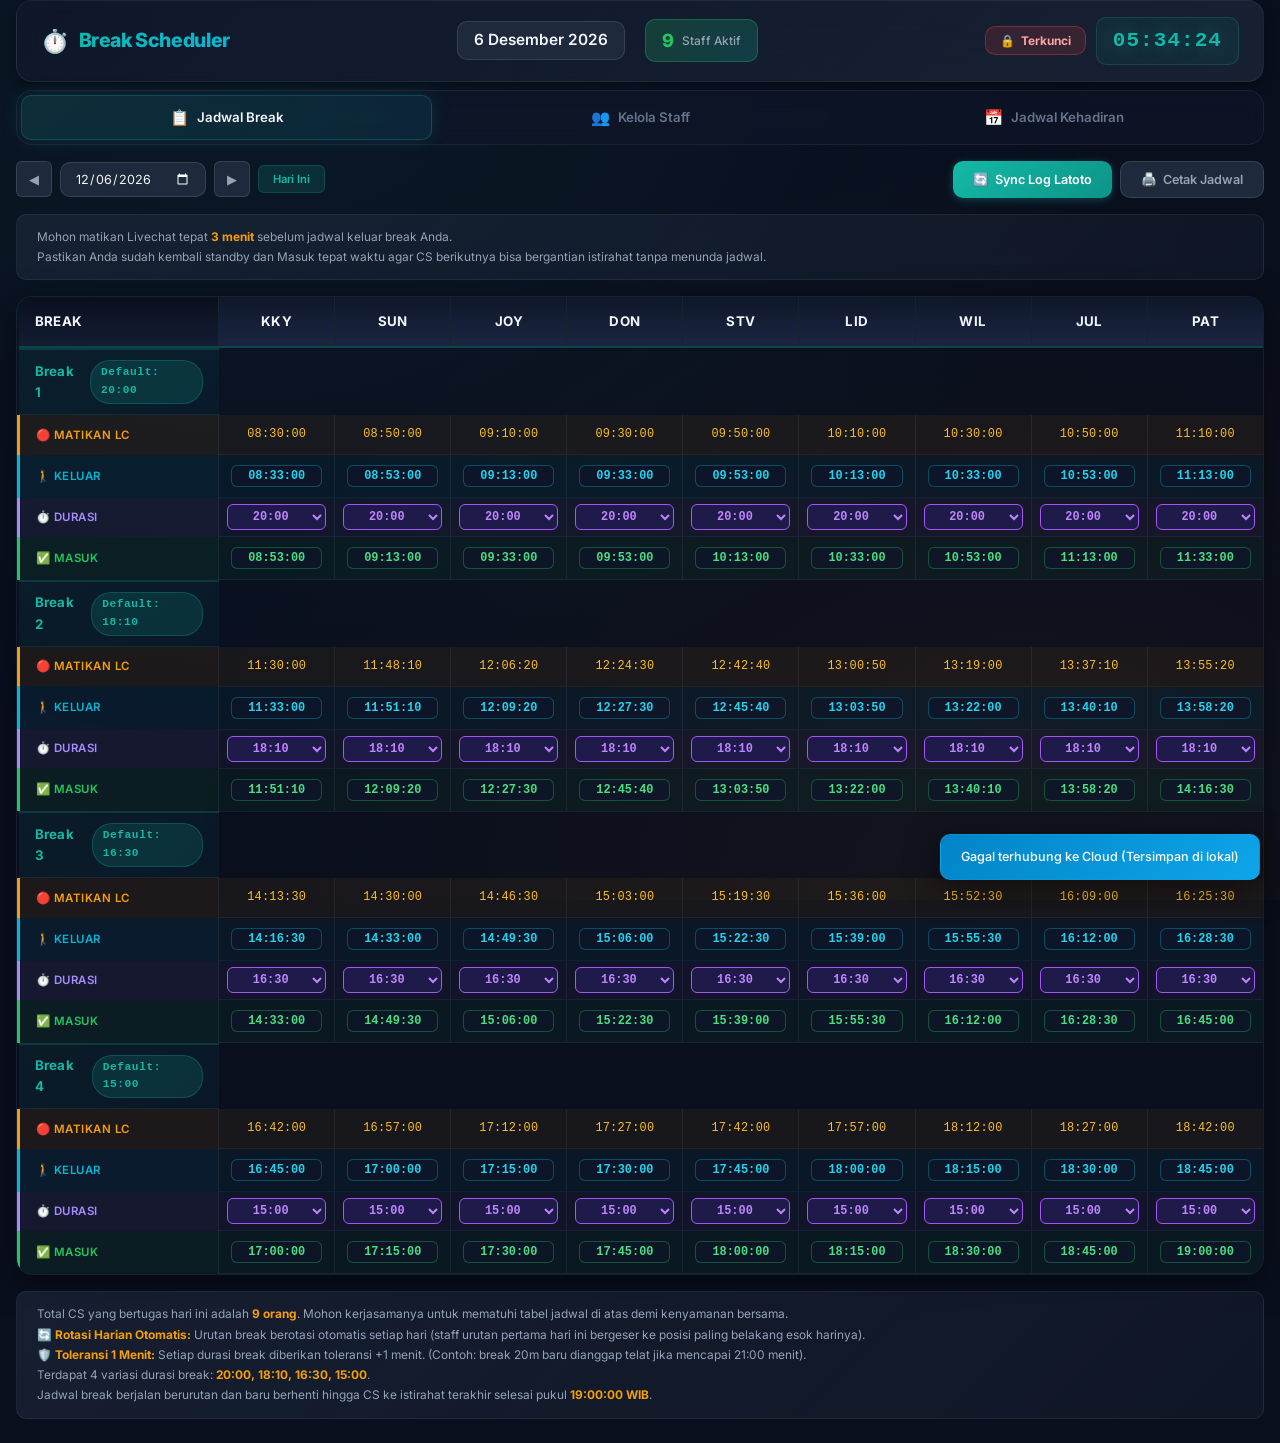
==== commit 93792cf0: "Add 1-click Latoto Break Log Sync with automatic account authentication and paste log importer" ====
--- a/index.html
+++ b/index.html
@@ -63,9 +63,14 @@
             <button class="btn-icon" id="nextDay" title="Hari berikutnya">▶</button>
             <button class="btn-sm" id="todayBtn">Hari Ini</button>
           </div>
-          <button class="btn-primary" id="printBtn">
-            <span>🖨️</span> Cetak Jadwal
-          </button>
+          <div style="display:flex;gap:8px;flex-wrap:wrap;">
+            <button class="btn-primary" id="syncLatotoBtn" title="Sync Log Jam Izin Latoto">
+              <span>🔄</span> Sync Log Latoto
+            </button>
+            <button class="btn-secondary" id="printBtn">
+              <span>🖨️</span> Cetak Jadwal
+            </button>
+          </div>
         </div>
 
         <div class="schedule-notes top-notes">
@@ -273,6 +278,44 @@
     </div>
   </div>
 
+  <!-- ========== Latoto Sync Modal ========== -->
+  <div class="modal-overlay" id="latotoModal">
+    <div class="modal" style="max-width:550px;">
+      <div class="modal-header">
+        <h3>🔄 Sync Log Jam Izin Latoto</h3>
+        <button class="modal-close" id="closeLatotoModal">✕</button>
+      </div>
+      <div class="modal-body">
+        <p style="margin-bottom:12px;color:var(--text-secondary);font-size:0.85rem;">
+          Tarik data jam keluar & jam masuk dari sistem Latoto secara otomatis atau via copy-paste.
+        </p>
+
+        <div style="display:flex;gap:8px;margin-bottom:14px;">
+          <button class="btn-sm btn-primary" id="btnLatotoAuto" type="button">⚡ Sync Otomatis Server</button>
+          <button class="btn-sm btn-secondary" id="btnLatotoPaste" type="button">📋 Paste Teks Log</button>
+        </div>
+
+        <div id="latotoAutoSection">
+          <div style="font-size:0.85rem;color:var(--text-muted);margin-bottom:12px;line-height:1.4;">
+            Sistem akan masuk sebagai <strong>rikky</strong> ke <code>latoto.marsipature.com</code> dan mengambil log jam keluar/masuk CS hari ini.
+          </div>
+          <button class="btn-primary" id="startLatotoFetchBtn" type="button" style="width:100%;">🚀 Mulai Sync Otomatis Latoto</button>
+        </div>
+
+        <div id="latotoPasteSection" style="display:none;">
+          <label style="font-size:0.85rem;font-weight:600;display:block;margin-bottom:6px;">Paste Teks / HTML Log Latoto Di Sini:</label>
+          <textarea id="latotoPasteInput" class="form-input" rows="6" placeholder="Copy seluruh tabel/teks dari latoto.marsipature.com lalu paste di sini..."></textarea>
+          <button class="btn-primary" id="startLatotoParseBtn" type="button" style="width:100%;margin-top:10px;">📥 Impor Data Paste</button>
+        </div>
+
+        <div id="latotoStatusMsg" style="display:none;font-size:0.85rem;margin-top:12px;font-weight:600;"></div>
+      </div>
+      <div class="modal-footer">
+        <button class="btn-secondary" id="cancelLatoto" type="button">Tutup</button>
+      </div>
+    </div>
+  </div>
+
   <!-- ========== Toast Container ========== -->
   <div class="toast-container" id="toastContainer"></div>
 
--- a/index.css
+++ b/index.css
@@ -802,13 +802,13 @@
 }
 
 .duration-select {
-  background: rgba(15, 23, 42, 0.85);
-  color: #a78bfa;
-  border: 1px solid rgba(167, 139, 250, 0.35);
+  background: #1e1b4b;
+  color: #c084fc;
+  border: 1.5px solid #a855f7;
   border-radius: var(--radius-sm);
   padding: 4px 6px;
   font-family: var(--font-mono);
-  font-size: 0.82rem;
+  font-size: 0.85rem;
   font-weight: 700;
   cursor: pointer;
   outline: none;
@@ -819,16 +819,103 @@
 }
 
 .duration-select:hover {
-  background: var(--bg-card-hover);
-  border-color: var(--purple);
+  background: #312e81;
+  border-color: #c084fc;
   color: #ffffff;
 }
 
+.duration-select option {
+  background-color: #0f172a !important;
+  color: #38bdf8 !important;
+  font-family: var(--font-mono) !important;
+  font-weight: 700 !important;
+  font-size: 0.9rem !important;
+  padding: 8px !important;
+}
+
 .duration-select.custom-chosen {
-  background: rgba(245, 158, 11, 0.25);
-  color: #fde047;
-  border-color: rgba(245, 158, 11, 0.6);
-  box-shadow: 0 0 10px rgba(245, 158, 11, 0.3);
+  background: #78350f !important;
+  color: #fef08a !important;
+  border-color: #f59e0b !important;
+  box-shadow: 0 0 12px rgba(245, 158, 11, 0.6);
+}
+
+.duration-select.custom-chosen option {
+  background-color: #0f172a !important;
+  color: #fde047 !important;
+}
+
+/* Editable time inputs */
+.time-input {
+  background: rgba(15, 23, 42, 0.85);
+  color: #22d3ee;
+  border: 1px solid rgba(6, 182, 212, 0.35);
+  border-radius: var(--radius-sm);
+  padding: 3px 6px;
+  font-family: var(--font-mono);
+  font-size: 0.85rem;
+  font-weight: 700;
+  cursor: pointer;
+  outline: none;
+  transition: all var(--transition-fast);
+  width: 100%;
+  max-width: 105px;
+  text-align: center;
+}
+
+.time-input:hover,
+.time-input:focus {
+  background: #0f172a;
+  border-color: var(--cyan);
+  box-shadow: 0 0 8px rgba(6, 182, 212, 0.4);
+}
+
+.time-input.masuk-input {
+  color: #4ade80;
+  border-color: rgba(34, 197, 94, 0.35);
+}
+
+.time-input.masuk-input:hover,
+.time-input.masuk-input:focus {
+  border-color: var(--green);
+  box-shadow: 0 0 8px rgba(34, 197, 94, 0.4);
+}
+
+.time-input.is-override {
+  background: #78350f !important;
+  color: #fef08a !important;
+  border-color: #f59e0b !important;
+  box-shadow: 0 0 10px rgba(245, 158, 11, 0.5) !important;
+}
+
+/* Late indicators */
+.time-input.is-late {
+  border-color: #ef4444 !important;
+  color: #fca5a5 !important;
+  background: rgba(239, 68, 68, 0.25) !important;
+  box-shadow: 0 0 10px rgba(239, 68, 68, 0.5) !important;
+}
+
+.tolerance-tag {
+  font-size: 0.72rem;
+  font-weight: 700;
+  margin-top: 3px;
+  border-radius: 4px;
+  padding: 2px 5px;
+  display: inline-block;
+  white-space: nowrap;
+}
+
+.tolerance-tag.late-tag {
+  background: rgba(239, 68, 68, 0.3);
+  color: #fca5a5;
+  border: 1px solid rgba(239, 68, 68, 0.6);
+  animation: pulse-late 1.5s infinite;
+}
+
+@keyframes pulse-late {
+  0%, 100% { opacity: 1; }
+  50% { opacity: 0.6; }
 }
 
 /* MASUK rows - Green */
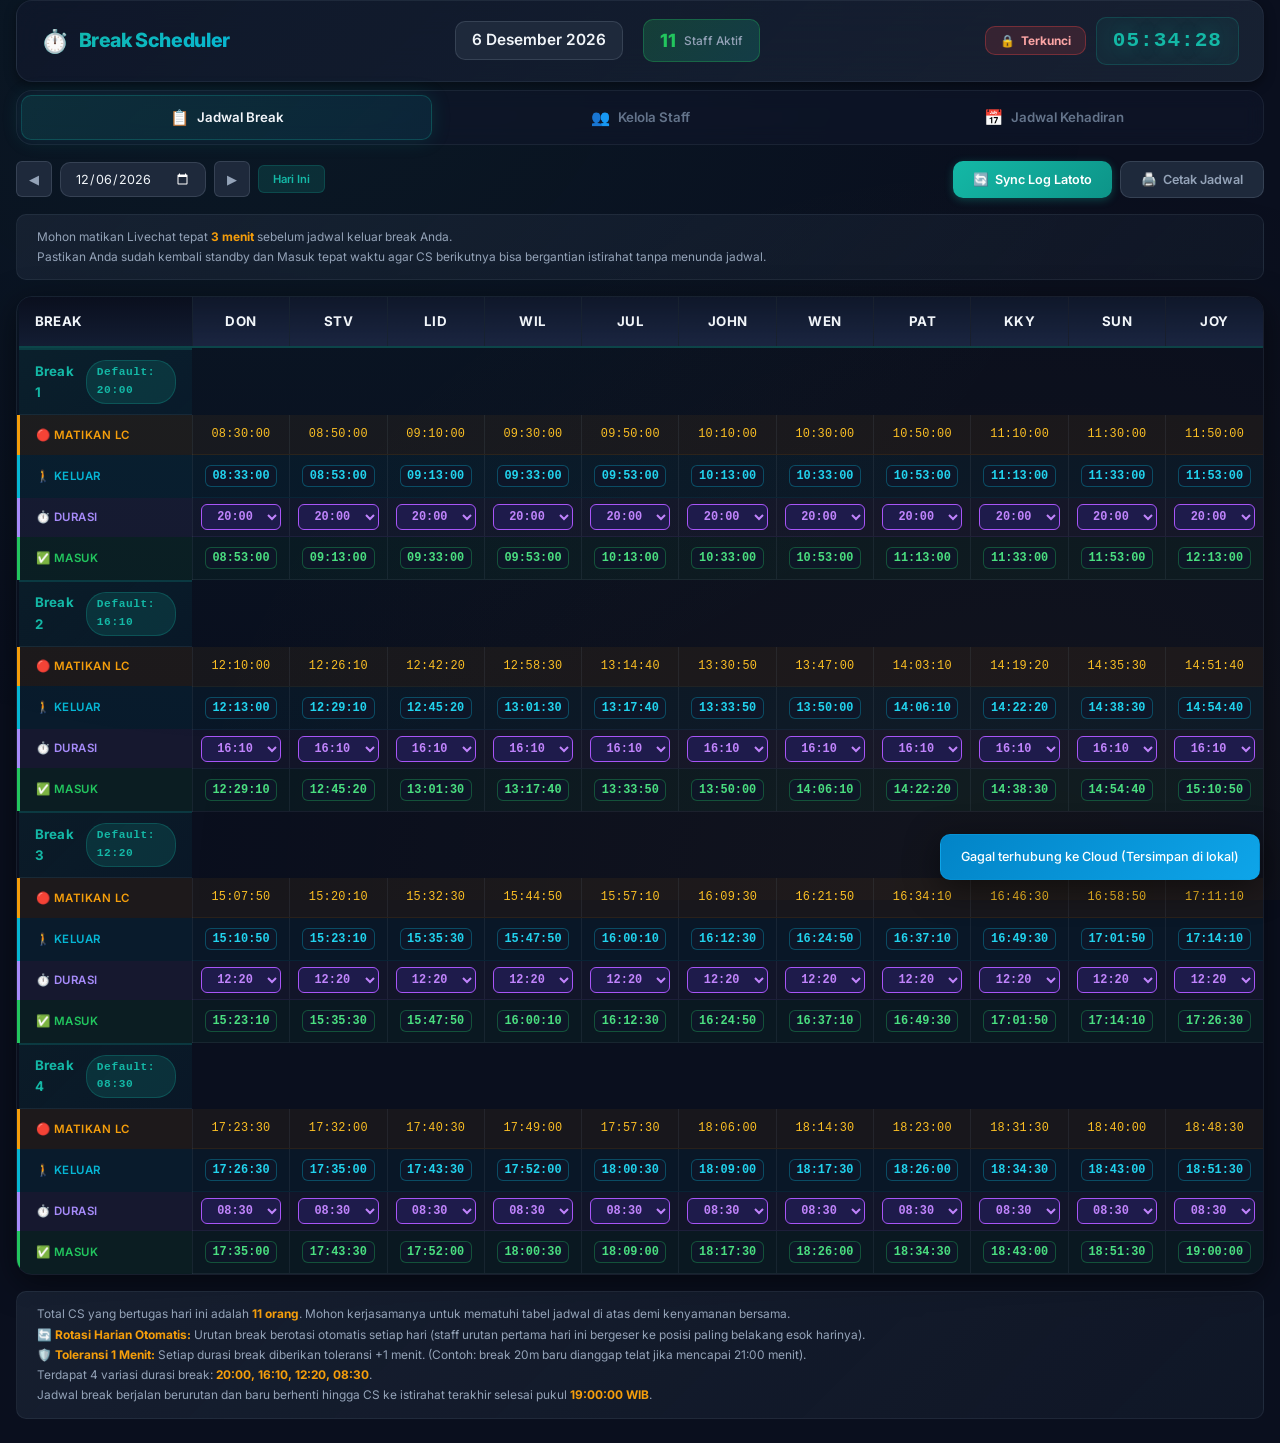
==== commit 78f718a5: "Optimize Latoto Sync modal to default to 1-click Paste Teks Log mode with auto-focus" ====
--- a/index.html
+++ b/index.html
@@ -291,21 +291,23 @@
         </p>
 
         <div style="display:flex;gap:8px;margin-bottom:14px;">
-          <button class="btn-sm btn-primary" id="btnLatotoAuto" type="button">⚡ Sync Otomatis Server</button>
-          <button class="btn-sm btn-secondary" id="btnLatotoPaste" type="button">📋 Paste Teks Log</button>
-        </div>
-
-        <div id="latotoAutoSection">
+          <button class="btn-sm btn-primary" id="btnLatotoPaste" type="button">📋 Paste Teks Log (Instan)</button>
+          <button class="btn-sm btn-secondary" id="btnLatotoAuto" type="button">⚡ Sync Direct Latoto</button>
+        </div>
+
+        <div id="latotoPasteSection">
+          <div style="font-size:0.85rem;color:var(--cyan);background:rgba(6,182,212,0.1);border:1px solid rgba(6,182,212,0.3);padding:8px 10px;border-radius:6px;margin-bottom:10px;line-height:1.4;">
+            👉 <strong>Cara Cepat:</strong> Buka <a href="https://latoto.marsipature.com/dashboard.php?page=tabelizin" target="_blank" style="color:#fde047;font-weight:700;text-decoration:underline;">Tabel Izin Latoto</a> ➔ Copy/blok isi log ➔ Paste (Ctrl+V) di kotak di bawah ➔ Klik <strong>"Impor Data Paste"</strong>!
+          </div>
+          <textarea id="latotoPasteInput" class="form-input" rows="6" placeholder="Paste teks/HTML tabel log dari Latoto di sini (Ctrl + V)..."></textarea>
+          <button class="btn-primary" id="startLatotoParseBtn" type="button" style="width:100%;margin-top:10px;">📥 Impor Data Paste</button>
+        </div>
+
+        <div id="latotoAutoSection" style="display:none;">
           <div style="font-size:0.85rem;color:var(--text-muted);margin-bottom:12px;line-height:1.4;">
-            Sistem akan masuk sebagai <strong>rikky</strong> ke <code>latoto.marsipature.com</code> dan mengambil log jam keluar/masuk CS hari ini.
-          </div>
-          <button class="btn-primary" id="startLatotoFetchBtn" type="button" style="width:100%;">🚀 Mulai Sync Otomatis Latoto</button>
-        </div>
-
-        <div id="latotoPasteSection" style="display:none;">
-          <label style="font-size:0.85rem;font-weight:600;display:block;margin-bottom:6px;">Paste Teks / HTML Log Latoto Di Sini:</label>
-          <textarea id="latotoPasteInput" class="form-input" rows="6" placeholder="Copy seluruh tabel/teks dari latoto.marsipature.com lalu paste di sini..."></textarea>
-          <button class="btn-primary" id="startLatotoParseBtn" type="button" style="width:100%;margin-top:10px;">📥 Impor Data Paste</button>
+            Cobalah sinkronkan log secara langsung menggunakan akun <strong>rikky</strong>.
+          </div>
+          <button class="btn-secondary" id="startLatotoFetchBtn" type="button" style="width:100%;">🚀 Coba Sync Direct Server</button>
         </div>
 
         <div id="latotoStatusMsg" style="display:none;font-size:0.85rem;margin-top:12px;font-weight:600;"></div>
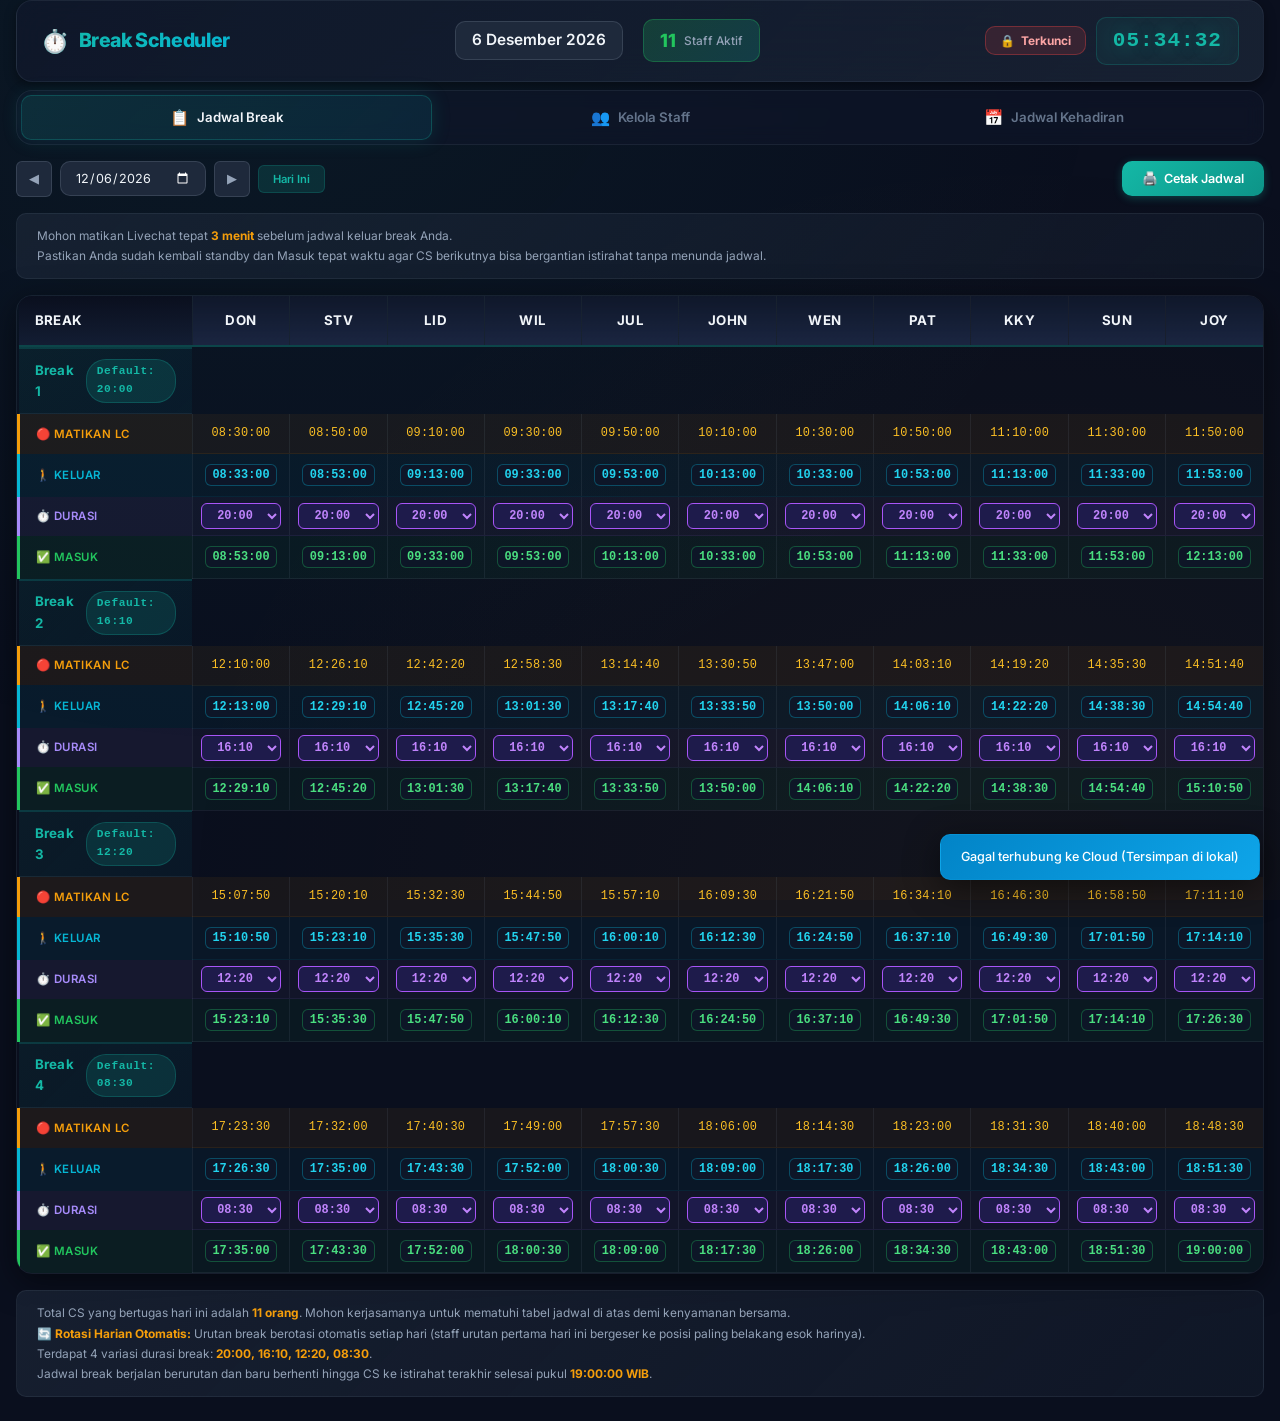
==== commit 52d36be8: "Remove Telat & tolerance tags, and remove Latoto integration per user request" ====
--- a/index.html
+++ b/index.html
@@ -63,14 +63,9 @@
             <button class="btn-icon" id="nextDay" title="Hari berikutnya">▶</button>
             <button class="btn-sm" id="todayBtn">Hari Ini</button>
           </div>
-          <div style="display:flex;gap:8px;flex-wrap:wrap;">
-            <button class="btn-primary" id="syncLatotoBtn" title="Sync Log Jam Izin Latoto">
-              <span>🔄</span> Sync Log Latoto
-            </button>
-            <button class="btn-secondary" id="printBtn">
-              <span>🖨️</span> Cetak Jadwal
-            </button>
-          </div>
+          <button class="btn-primary" id="printBtn">
+            <span>🖨️</span> Cetak Jadwal
+          </button>
         </div>
 
         <div class="schedule-notes top-notes">
@@ -278,46 +273,6 @@
     </div>
   </div>
 
-  <!-- ========== Latoto Sync Modal ========== -->
-  <div class="modal-overlay" id="latotoModal">
-    <div class="modal" style="max-width:550px;">
-      <div class="modal-header">
-        <h3>🔄 Sync Log Jam Izin Latoto</h3>
-        <button class="modal-close" id="closeLatotoModal">✕</button>
-      </div>
-      <div class="modal-body">
-        <p style="margin-bottom:12px;color:var(--text-secondary);font-size:0.85rem;">
-          Tarik data jam keluar & jam masuk dari sistem Latoto secara otomatis atau via copy-paste.
-        </p>
-
-        <div style="display:flex;gap:8px;margin-bottom:14px;">
-          <button class="btn-sm btn-primary" id="btnLatotoPaste" type="button">📋 Paste Teks Log (Instan)</button>
-          <button class="btn-sm btn-secondary" id="btnLatotoAuto" type="button">⚡ Sync Direct Latoto</button>
-        </div>
-
-        <div id="latotoPasteSection">
-          <div style="font-size:0.85rem;color:var(--cyan);background:rgba(6,182,212,0.1);border:1px solid rgba(6,182,212,0.3);padding:8px 10px;border-radius:6px;margin-bottom:10px;line-height:1.4;">
-            👉 <strong>Cara Cepat:</strong> Buka <a href="https://latoto.marsipature.com/dashboard.php?page=tabelizin" target="_blank" style="color:#fde047;font-weight:700;text-decoration:underline;">Tabel Izin Latoto</a> ➔ Copy/blok isi log ➔ Paste (Ctrl+V) di kotak di bawah ➔ Klik <strong>"Impor Data Paste"</strong>!
-          </div>
-          <textarea id="latotoPasteInput" class="form-input" rows="6" placeholder="Paste teks/HTML tabel log dari Latoto di sini (Ctrl + V)..."></textarea>
-          <button class="btn-primary" id="startLatotoParseBtn" type="button" style="width:100%;margin-top:10px;">📥 Impor Data Paste</button>
-        </div>
-
-        <div id="latotoAutoSection" style="display:none;">
-          <div style="font-size:0.85rem;color:var(--text-muted);margin-bottom:12px;line-height:1.4;">
-            Cobalah sinkronkan log secara langsung menggunakan akun <strong>rikky</strong>.
-          </div>
-          <button class="btn-secondary" id="startLatotoFetchBtn" type="button" style="width:100%;">🚀 Coba Sync Direct Server</button>
-        </div>
-
-        <div id="latotoStatusMsg" style="display:none;font-size:0.85rem;margin-top:12px;font-weight:600;"></div>
-      </div>
-      <div class="modal-footer">
-        <button class="btn-secondary" id="cancelLatoto" type="button">Tutup</button>
-      </div>
-    </div>
-  </div>
-
   <!-- ========== Toast Container ========== -->
   <div class="toast-container" id="toastContainer"></div>
 
--- a/index.css
+++ b/index.css
@@ -888,35 +888,7 @@
   box-shadow: 0 0 10px rgba(245, 158, 11, 0.5) !important;
 }
 
-/* Late indicators */
-.time-input.is-late {
-  border-color: #ef4444 !important;
-  color: #fca5a5 !important;
-  background: rgba(239, 68, 68, 0.25) !important;
-  box-shadow: 0 0 10px rgba(239, 68, 68, 0.5) !important;
-}
-
-.tolerance-tag {
-  font-size: 0.72rem;
-  font-weight: 700;
-  margin-top: 3px;
-  border-radius: 4px;
-  padding: 2px 5px;
-  display: inline-block;
-  white-space: nowrap;
-}
-
-.tolerance-tag.late-tag {
-  background: rgba(239, 68, 68, 0.3);
-  color: #fca5a5;
-  border: 1px solid rgba(239, 68, 68, 0.6);
-  animation: pulse-late 1.5s infinite;
-}
-
-@keyframes pulse-late {
-  0%, 100% { opacity: 1; }
-  50% { opacity: 0.6; }
-}
+
 
 /* MASUK rows - Green */
 .row-masuk .label-cell {
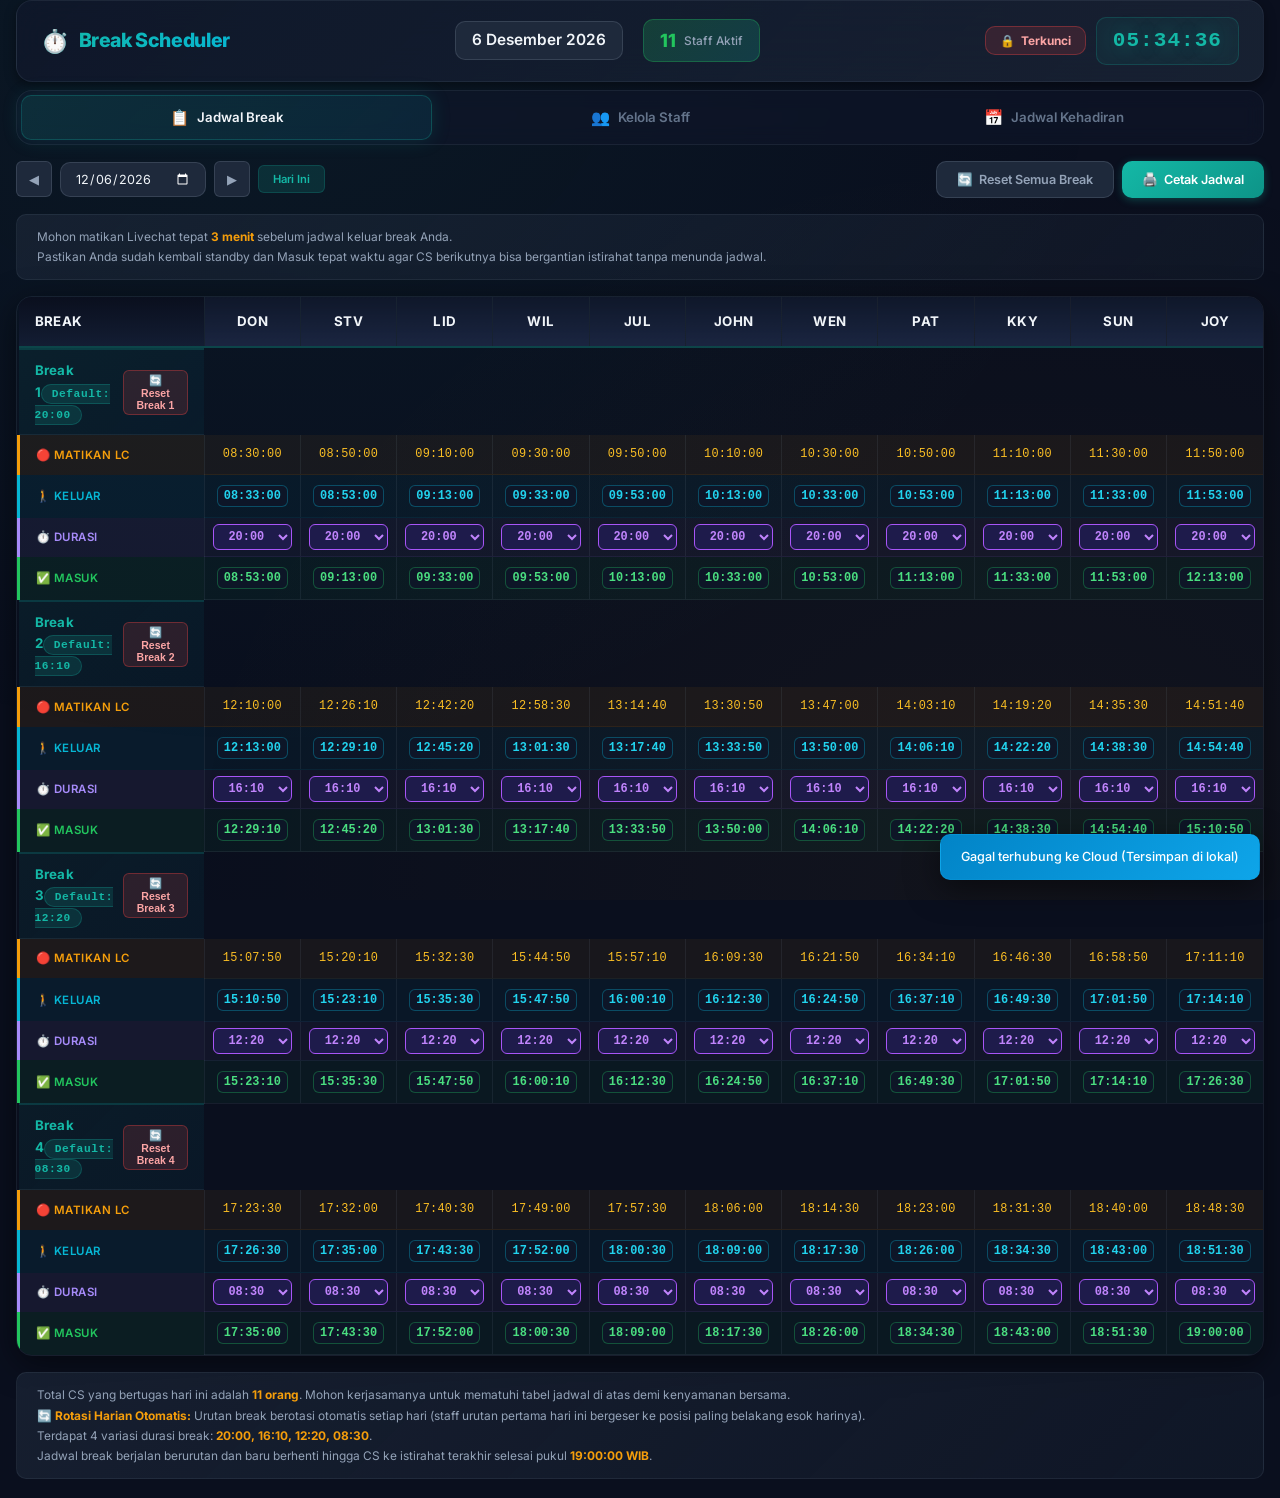
==== commit 51288c20: "Add reset button per break round block and global reset all button to restore default schedule" ====
--- a/index.html
+++ b/index.html
@@ -63,9 +63,14 @@
             <button class="btn-icon" id="nextDay" title="Hari berikutnya">▶</button>
             <button class="btn-sm" id="todayBtn">Hari Ini</button>
           </div>
-          <button class="btn-primary" id="printBtn">
-            <span>🖨️</span> Cetak Jadwal
-          </button>
+          <div style="display:flex;gap:8px;flex-wrap:wrap;">
+            <button class="btn-secondary" id="resetAllBtn" title="Reset seluruh break hari ini ke default">
+              <span>🔄</span> Reset Semua Break
+            </button>
+            <button class="btn-primary" id="printBtn">
+              <span>🖨️</span> Cetak Jadwal
+            </button>
+          </div>
         </div>
 
         <div class="schedule-notes top-notes">
--- a/index.css
+++ b/index.css
@@ -888,6 +888,29 @@
   box-shadow: 0 0 10px rgba(245, 158, 11, 0.5) !important;
 }
 
+/* Reset per-break button */
+.btn-reset-round {
+  background: rgba(239, 68, 68, 0.15);
+  color: #fca5a5;
+  border: 1px solid rgba(239, 68, 68, 0.35);
+  border-radius: var(--radius-sm);
+  padding: 3px 10px;
+  font-size: 0.75rem;
+  font-weight: 700;
+  cursor: pointer;
+  transition: all var(--transition-fast);
+  display: inline-flex;
+  align-items: center;
+  gap: 4px;
+}
+
+.btn-reset-round:hover {
+  background: rgba(239, 68, 68, 0.3);
+  color: #ffffff;
+  border-color: #ef4444;
+  box-shadow: 0 0 8px rgba(239, 68, 68, 0.4);
+}
+
 
 
 /* MASUK rows - Green */
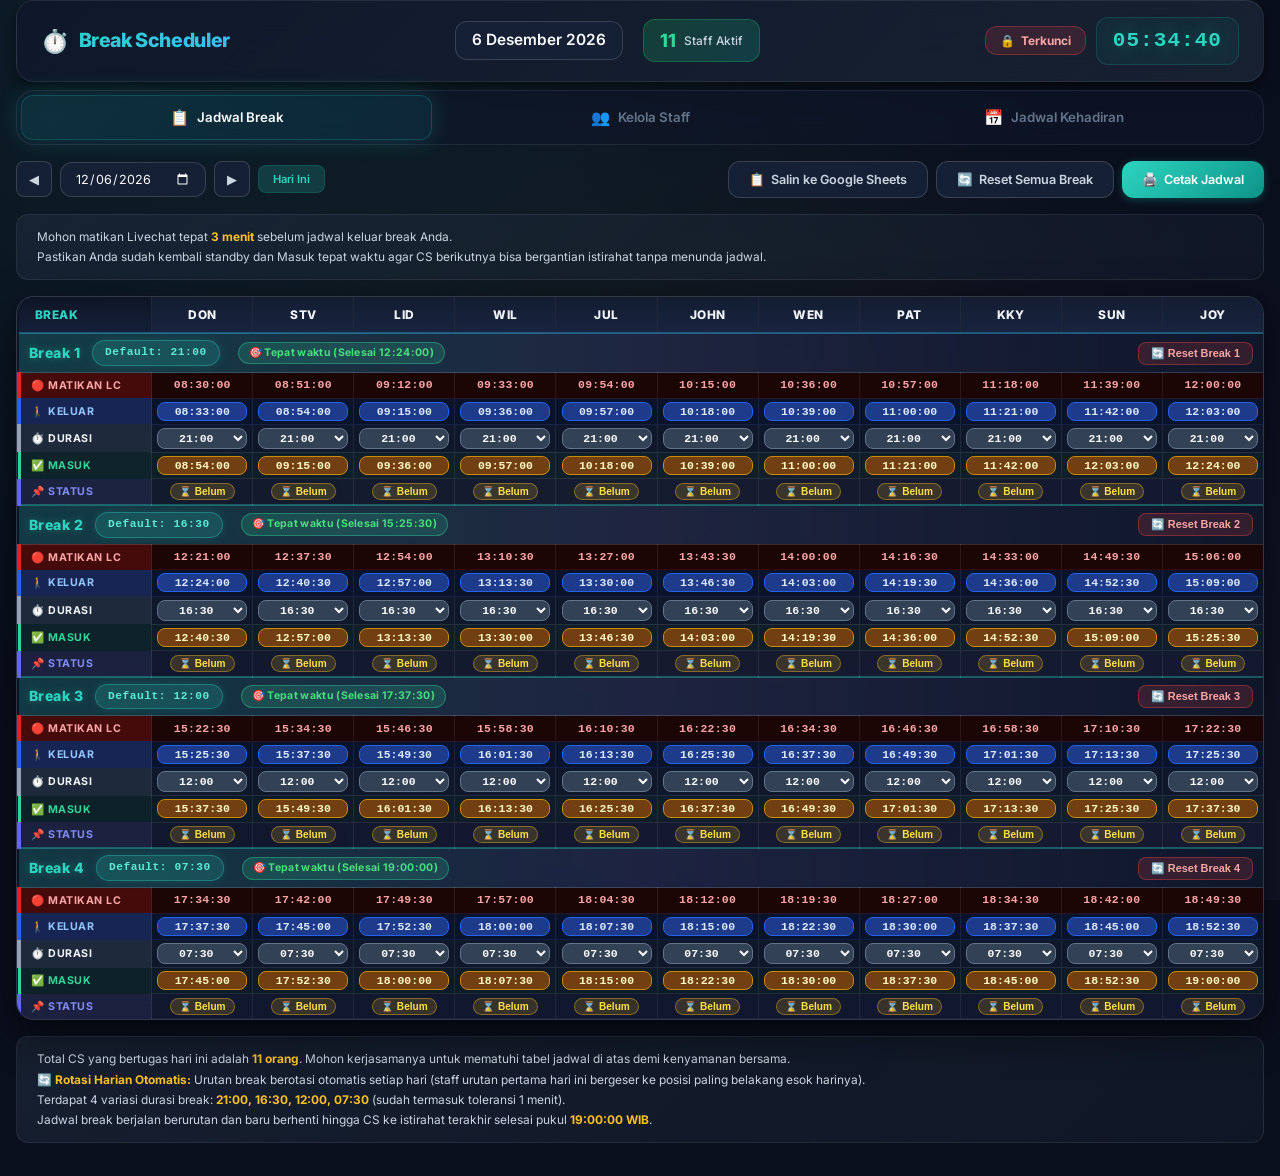
==== commit 923dbc89: "Add Copy Schedule to Google Sheets / Excel feature in TSV clipboard format" ====
--- a/index.html
+++ b/index.html
@@ -64,6 +64,9 @@
             <button class="btn-sm" id="todayBtn">Hari Ini</button>
           </div>
           <div style="display:flex;gap:8px;flex-wrap:wrap;">
+            <button class="btn-secondary" id="copySheetBtn" title="Salin jadwal untuk ditempel ke Google Sheets / Excel">
+              <span>📋</span> Salin ke Google Sheets
+            </button>
             <button class="btn-secondary" id="resetAllBtn" title="Reset seluruh break hari ini ke default">
               <span>🔄</span> Reset Semua Break
             </button>
--- a/index.css
+++ b/index.css
@@ -650,15 +650,126 @@
 }
 
 /* ============================================
+   CSS Custom Properties
+   ============================================ */
+:root {
+  /* Colors - Dark Deep Space Theme */
+  --bg-deepest: #050811;
+  --bg-deep: #0a0f1d;
+  --bg-main: #0f172a;
+  --bg-card: #162035;
+  --bg-card-hover: #1e2c47;
+  --bg-elevated: #283754;
+
+  /* Vibrant Aesthetic Accents */
+  --teal: #2dd4bf;
+  --teal-dim: rgba(45, 212, 191, 0.18);
+  --teal-glow: rgba(45, 212, 191, 0.35);
+  --cyan: #38bdf8;
+  --cyan-dim: rgba(56, 189, 248, 0.15);
+  --amber: #fbbf24;
+  --amber-dim: rgba(251, 191, 36, 0.18);
+  --amber-glow: rgba(251, 191, 36, 0.35);
+  --green: #34d399;
+  --green-dim: rgba(52, 211, 153, 0.18);
+  --green-glow: rgba(52, 211, 153, 0.35);
+  --rose: #fb7185;
+  --rose-dim: rgba(251, 113, 133, 0.18);
+  --red: #f87171;
+  --red-dim: rgba(248, 113, 113, 0.18);
+  --purple: #c084fc;
+  --purple-dim: rgba(192, 132, 252, 0.18);
+  --indigo: #818cf8;
+  --blue: #60a5fa;
+
+  /* Text */
+  --text-primary: #f8fafc;
+  --text-secondary: #cbd5e1;
+  --text-muted: #64748b;
+  --text-inverse: #0b0f19;
+
+  /* Borders */
+  --border-subtle: rgba(255, 255, 255, 0.08);
+  --border-medium: rgba(255, 255, 255, 0.15);
+  --border-strong: rgba(255, 255, 255, 0.25);
+
+  /* Shadows */
+  --shadow-sm: 0 2px 4px rgba(0, 0, 0, 0.4);
+  --shadow-md: 0 6px 16px rgba(0, 0, 0, 0.5);
+  --shadow-lg: 0 12px 40px rgba(0, 0, 0, 0.6);
+  --shadow-glow-teal: 0 0 24px rgba(45, 212, 191, 0.2);
+  --shadow-glow-amber: 0 0 24px rgba(251, 191, 36, 0.2);
+
+  /* Typography */
+  --font-sans: 'Inter', -apple-system, BlinkMacSystemFont, 'Segoe UI', sans-serif;
+  --font-mono: 'JetBrains Mono', 'Fira Code', 'Cascadia Code', 'Consolas', monospace;
+
+  /* Spacing */
+  --radius-sm: 8px;
+  --radius-md: 12px;
+  --radius-lg: 18px;
+  --radius-xl: 26px;
+
+  /* Transitions */
+  --transition-fast: 150ms ease;
+  --transition-normal: 250ms ease;
+  --transition-slow: 400ms cubic-bezier(0.4, 0, 0.2, 1);
+}
+
+/* ============================================
+   Reset & Base
+   ============================================ */
+*,
+*::before,
+*::after {
+  margin: 0;
+  padding: 0;
+  box-sizing: border-box;
+}
+
+html {
+  font-size: 14px;
+  scroll-behavior: smooth;
+}
+
+body {
+  font-family: var(--font-sans);
+  background: var(--bg-deep);
+  color: var(--text-primary);
+  line-height: 1.6;
+  min-height: 100vh;
+  -webkit-font-smoothing: antialiased;
+  -moz-osx-font-smoothing: grayscale;
+}
+
+/* Ambient Background Gradient Mesh */
+body::before {
+  content: '';
+  position: fixed;
+  top: 0;
+  left: 0;
+  right: 0;
+  bottom: 0;
+  background:
+    radial-gradient(ellipse at 15% 0%, rgba(45, 212, 191, 0.08) 0%, transparent 60%),
+    radial-gradient(ellipse at 85% 100%, rgba(192, 132, 252, 0.06) 0%, transparent 60%),
+    radial-gradient(ellipse at 50% 50%, rgba(251, 191, 36, 0.04) 0%, transparent 70%);
+  pointer-events: none;
+  z-index: 0;
+}
+
+/* ============================================
    Schedule Table
    ============================================ */
 .table-wrapper {
   overflow-x: auto;
   border-radius: var(--radius-lg);
-  border: 1px solid var(--border-subtle);
+  border: 1px solid var(--border-medium);
   box-shadow: var(--shadow-lg);
   scrollbar-width: thin;
   scrollbar-color: var(--bg-elevated) var(--bg-main);
+  background: rgba(15, 23, 42, 0.6);
+  backdrop-filter: blur(12px);
 }
 
 .table-wrapper::-webkit-scrollbar {
@@ -687,13 +798,13 @@
   top: 0;
   z-index: 10;
   padding: 14px 12px;
-  background: linear-gradient(180deg, #0f172a, #1a2540);
+  background: linear-gradient(180deg, #131c31, #18243f);
   color: var(--text-primary);
-  font-weight: 700;
+  font-weight: 800;
   text-align: center;
-  border-bottom: 2px solid rgba(20, 184, 166, 0.3);
+  border-bottom: 2px solid rgba(56, 189, 248, 0.4);
   font-size: 0.95rem;
-  letter-spacing: 0.03em;
+  letter-spacing: 0.04em;
   white-space: nowrap;
 }
 
@@ -701,52 +812,64 @@
   text-align: left;
   min-width: 130px;
   padding-left: 16px;
-  background: linear-gradient(180deg, #0a0f1e, #131d33);
+  background: linear-gradient(180deg, #0e1526, #141f38);
+  color: var(--teal);
 }
 
 .schedule-table thead th.staff-col {
   min-width: 90px;
+  color: #f1f5f9;
 }
 
 /* Break header rows */
 .break-header-row td {
   padding: 10px 16px;
-  background: linear-gradient(135deg, rgba(20, 184, 166, 0.08), rgba(6, 182, 212, 0.05));
-  border-top: 2px solid rgba(20, 184, 166, 0.2);
-  border-bottom: 1px solid var(--border-subtle);
-}
-
-.break-header-cell {
+  background: linear-gradient(90deg, rgba(45, 212, 191, 0.2), rgba(129, 140, 248, 0.12), rgba(15, 23, 42, 0.95));
+  border-top: 2px solid rgba(45, 212, 191, 0.35);
+  border-bottom: 1px solid var(--border-medium);
+}
+
+.break-header-content {
+  display: flex;
+  align-items: center;
+  justify-content: space-between;
+  width: 100%;
+  padding: 2px 0;
+}
+
+.break-header-info {
   display: flex;
   align-items: center;
   gap: 12px;
 }
 
 .break-label {
-  font-weight: 700;
-  font-size: 0.95rem;
+  font-weight: 800;
+  font-size: 1rem;
   color: var(--teal);
-  letter-spacing: 0.02em;
+  letter-spacing: 0.03em;
+  text-shadow: 0 0 10px rgba(45, 212, 191, 0.35);
 }
 
 .break-duration-badge {
   font-family: var(--font-mono);
   font-size: 0.8rem;
-  font-weight: 600;
-  padding: 3px 10px;
-  background: var(--teal-dim);
-  color: var(--teal);
-  border: 1px solid rgba(20, 184, 166, 0.25);
+  font-weight: 700;
+  padding: 3px 12px;
+  background: rgba(45, 212, 191, 0.18);
+  color: #5eead4;
+  border: 1px solid rgba(45, 212, 191, 0.35);
   border-radius: 20px;
   letter-spacing: 0.05em;
+  box-shadow: 0 0 10px rgba(45, 212, 191, 0.15);
 }
 
 /* Data rows */
 .schedule-table .label-cell {
   padding: 10px 16px;
-  font-weight: 600;
-  font-size: 0.82rem;
-  letter-spacing: 0.04em;
+  font-weight: 700;
+  font-size: 0.84rem;
+  letter-spacing: 0.05em;
   white-space: nowrap;
   text-transform: uppercase;
 }
@@ -755,58 +878,58 @@
   padding: 10px 12px;
   text-align: center;
   font-family: var(--font-mono);
-  font-size: 0.85rem;
-  font-weight: 500;
+  font-size: 0.88rem;
+  font-weight: 600;
   letter-spacing: 0.02em;
   white-space: nowrap;
   transition: all var(--transition-fast);
 }
 
-/* MATIKAN LC rows - Amber */
+/* MATIKAN LC rows - Merah Doff (Matte Red) 🔴 */
 .row-matikan .label-cell {
-  background: rgba(245, 158, 11, 0.08);
-  color: var(--amber);
-  border-left: 3px solid var(--amber);
+  background: #450a0a;
+  color: #fca5a5;
+  border-left: 4px solid #dc2626;
 }
 
 .row-matikan .time-cell {
-  background: rgba(245, 158, 11, 0.06);
-  color: #fbbf24;
-  border-bottom: 1px solid rgba(245, 158, 11, 0.08);
-}
-
-/* KELUAR rows - Cyan */
+  background: #1c0505;
+  color: #fca5a5;
+  border-bottom: 1px solid rgba(220, 38, 38, 0.15);
+}
+
+/* KELUAR rows - Biru Doff (Matte Blue) 🔵 */
 .row-keluar .label-cell {
-  background: rgba(6, 182, 212, 0.08);
-  color: var(--cyan);
-  border-left: 3px solid var(--cyan);
+  background: #172554;
+  color: #93c5fd;
+  border-left: 4px solid #2563eb;
 }
 
 .row-keluar .time-cell {
-  background: rgba(6, 182, 212, 0.05);
-  color: #22d3ee;
-  border-bottom: 1px solid rgba(6, 182, 212, 0.08);
-}
-
-/* DURASI rows - Purple */
+  background: #09132b;
+  color: #93c5fd;
+  border-bottom: 1px solid rgba(37, 99, 235, 0.15);
+}
+
+/* DURASI rows - Putih Doff (Matte Slate White) ⚪ */
 .row-durasi .label-cell {
-  background: rgba(167, 139, 250, 0.08);
-  color: var(--purple);
-  border-left: 3px solid var(--purple);
+  background: #1e293b;
+  color: #f1f5f9;
+  border-left: 4px solid #94a3b8;
 }
 
 .row-durasi .time-cell {
-  background: rgba(167, 139, 250, 0.05);
-  border-bottom: 1px solid rgba(167, 139, 250, 0.08);
+  background: #0f172a;
+  border-bottom: 1px solid rgba(148, 163, 184, 0.15);
   padding: 6px 8px !important;
 }
 
 .duration-select {
-  background: #1e1b4b;
-  color: #c084fc;
-  border: 1.5px solid #a855f7;
+  background: #334155;
+  color: #f8fafc;
+  border: 1px solid #64748b;
   border-radius: var(--radius-sm);
-  padding: 4px 6px;
+  padding: 5px 6px;
   font-family: var(--font-mono);
   font-size: 0.85rem;
   font-weight: 700;
@@ -816,17 +939,20 @@
   width: 100%;
   max-width: 100px;
   text-align: center;
-}
-
-.duration-select:hover {
-  background: #312e81;
-  border-color: #c084fc;
+  box-shadow: none;
+}
+
+.duration-select:hover,
+.duration-select:focus {
+  background: #475569;
+  border-color: #cbd5e1;
   color: #ffffff;
+  box-shadow: none;
 }
 
 .duration-select option {
   background-color: #0f172a !important;
-  color: #38bdf8 !important;
+  color: #ffffff !important;
   font-family: var(--font-mono) !important;
   font-weight: 700 !important;
   font-size: 0.9rem !important;
@@ -836,8 +962,8 @@
 .duration-select.custom-chosen {
   background: #78350f !important;
   color: #fef08a !important;
-  border-color: #f59e0b !important;
-  box-shadow: 0 0 12px rgba(245, 158, 11, 0.6);
+  border-color: #ca8a04 !important;
+  box-shadow: none !important;
 }
 
 .duration-select.custom-chosen option {
@@ -845,15 +971,15 @@
   color: #fde047 !important;
 }
 
-/* Editable time inputs */
+/* Editable time inputs - Biru Doff (Matte Blue) for KELUAR */
 .time-input {
-  background: rgba(15, 23, 42, 0.85);
-  color: #22d3ee;
-  border: 1px solid rgba(6, 182, 212, 0.35);
+  background: #1e3a8a;
+  color: #dbeafe;
+  border: 1px solid #2563eb;
   border-radius: var(--radius-sm);
-  padding: 3px 6px;
+  padding: 4px 6px;
   font-family: var(--font-mono);
-  font-size: 0.85rem;
+  font-size: 0.88rem;
   font-weight: 700;
   cursor: pointer;
   outline: none;
@@ -861,57 +987,265 @@
   width: 100%;
   max-width: 105px;
   text-align: center;
+  box-shadow: none;
 }
 
 .time-input:hover,
 .time-input:focus {
-  background: #0f172a;
-  border-color: var(--cyan);
-  box-shadow: 0 0 8px rgba(6, 182, 212, 0.4);
-}
-
+  background: #1e40af;
+  border-color: #60a5fa;
+  color: #ffffff;
+  box-shadow: none;
+}
+
+/* Editable time inputs - Kuning Doff (Matte Gold Yellow) for MASUK */
 .time-input.masuk-input {
-  color: #4ade80;
-  border-color: rgba(34, 197, 94, 0.35);
+  background: #713f12;
+  color: #fef9c3;
+  border-color: #ca8a04;
+  box-shadow: none;
 }
 
 .time-input.masuk-input:hover,
 .time-input.masuk-input:focus {
-  border-color: var(--green);
-  box-shadow: 0 0 8px rgba(34, 197, 94, 0.4);
+  background: #854d0e;
+  border-color: #fde047;
+  color: #ffffff;
+  box-shadow: none;
 }
 
 .time-input.is-override {
   background: #78350f !important;
   color: #fef08a !important;
   border-color: #f59e0b !important;
-  box-shadow: 0 0 10px rgba(245, 158, 11, 0.5) !important;
-}
-
-/* Reset per-break button */
-.btn-reset-round {
-  background: rgba(239, 68, 68, 0.15);
-  color: #fca5a5;
-  border: 1px solid rgba(239, 68, 68, 0.35);
-  border-radius: var(--radius-sm);
-  padding: 3px 10px;
-  font-size: 0.75rem;
+  box-shadow: 0 0 12px rgba(245, 158, 11, 0.6) !important;
+}
+
+/* Exceeded break duration (Automatic Red Highlight) */
+.time-input.is-exceeded {
+  background: rgba(239, 68, 68, 0.35) !important;
+  color: #ffaaaa !important;
+  border-color: #ef4444 !important;
+  box-shadow: 0 0 16px rgba(239, 68, 68, 0.8) !important;
+  animation: pulse-red-border 2s infinite;
+}
+
+@keyframes pulse-red-border {
+  0%, 100% {
+    box-shadow: 0 0 10px rgba(239, 68, 68, 0.5);
+    border-color: #ef4444;
+  }
+  50% {
+    box-shadow: 0 0 18px rgba(239, 68, 68, 0.9);
+    border-color: #f87171;
+  }
+}
+
+/* STATUS row - Indigo */
+.row-status .label-cell {
+  background: rgba(129, 140, 248, 0.12);
+  color: var(--indigo);
+  border-left: 4px solid #6366f1;
+}
+
+.row-status .time-cell {
+  background: rgba(129, 140, 248, 0.04);
+  border-bottom: 1px solid rgba(129, 140, 248, 0.1);
+  padding: 6px 8px !important;
+}
+
+/* Status buttons */
+.status-btn {
+  border: 1px solid transparent;
+  border-radius: 20px;
+  padding: 4px 12px;
+  font-size: 0.78rem;
   font-weight: 700;
   cursor: pointer;
   transition: all var(--transition-fast);
   display: inline-flex;
   align-items: center;
+  gap: 5px;
+  white-space: nowrap;
+}
+
+.status-btn.pending {
+  background: rgba(251, 191, 36, 0.16);
+  color: #fde047;
+  border-color: rgba(251, 191, 36, 0.4);
+}
+
+.status-btn.pending:hover {
+  background: rgba(251, 191, 36, 0.28);
+  color: #ffffff;
+  border-color: var(--amber);
+  box-shadow: 0 0 10px rgba(251, 191, 36, 0.5);
+}
+
+.status-btn.completed {
+  background: rgba(52, 211, 153, 0.22);
+  color: #4ade80;
+  border-color: rgba(52, 211, 153, 0.5);
+  box-shadow: 0 0 10px rgba(52, 211, 153, 0.3);
+}
+
+.status-btn.completed:hover {
+  background: rgba(52, 211, 153, 0.35);
+  color: #ffffff;
+  border-color: var(--green);
+  box-shadow: 0 0 14px rgba(52, 211, 153, 0.6);
+}
+
+/* Compact Table Padding for Slim Aesthetic Layout */
+.schedule-table thead th {
+  padding: 8px 6px;
+  font-size: 0.85rem;
+}
+
+.break-header-row td {
+  padding: 4px 10px;
+}
+
+.schedule-table .label-cell {
+  padding: 4px 10px;
+  font-size: 0.76rem;
+}
+
+.schedule-table .time-cell {
+  padding: 3px 4px !important;
+  font-size: 0.82rem;
+}
+
+.time-input {
+  padding: 2px 4px;
+  font-size: 0.82rem;
+  max-width: 90px;
+}
+
+.duration-select {
+  padding: 2px 4px;
+  font-size: 0.82rem;
+  max-width: 90px;
+}
+
+/* Status cell wrapper & inline diff tags */
+.status-cell-wrapper {
+  display: flex;
+  align-items: center;
+  justify-content: center;
   gap: 4px;
+  flex-wrap: wrap;
+}
+
+.status-btn {
+  padding: 2px 8px;
+  font-size: 0.72rem;
+}
+
+.diff-tag {
+  font-size: 0.7rem;
+  font-weight: 800;
+  padding: 1px 6px;
+  border-radius: 12px;
+  white-space: nowrap;
+}
+
+.diff-tag.slower {
+  background: rgba(239, 68, 68, 0.25);
+  color: #fca5a5;
+  border: 1px solid rgba(239, 68, 68, 0.4);
+}
+
+.diff-tag.faster {
+  background: rgba(56, 189, 248, 0.25);
+  color: #7dd3fc;
+  border: 1px solid rgba(56, 189, 248, 0.4);
+}
+
+/* Block status badges in break headers */
+.block-status-badge {
+  font-size: 0.75rem;
+  font-weight: 700;
+  padding: 2px 10px;
+  border-radius: 20px;
+  letter-spacing: 0.03em;
+  display: inline-flex;
+  align-items: center;
+  gap: 5px;
+  white-space: nowrap;
+  margin-left: 6px;
+}
+
+.block-status-badge.block-status-exact {
+  background: rgba(52, 211, 153, 0.18);
+  color: #4ade80;
+  border: 1px solid rgba(52, 211, 153, 0.4);
+}
+
+.block-status-badge.block-status-slower {
+  background: rgba(239, 68, 68, 0.22);
+  color: #fca5a5;
+  border: 1px solid rgba(239, 68, 68, 0.5);
+}
+
+.block-status-badge.block-status-faster {
+  background: rgba(56, 189, 248, 0.2);
+  color: #7dd3fc;
+  border: 1px solid rgba(56, 189, 248, 0.4);
+}
+
+/* REALISASI CS Row Styling */
+.row-diff .label-cell {
+  background: #1e1b4b;
+  color: #c084fc;
+  border-left: 4px solid #8b5cf6;
+}
+
+.row-diff .time-cell {
+  background: #0f172a;
+  border-bottom: 1px solid rgba(139, 92, 246, 0.15);
+  font-size: 0.82rem;
+  font-weight: 700;
+  padding: 6px 8px !important;
+}
+
+.time-cell.diff-slower {
+  color: #fca5a5 !important;
+  background: rgba(239, 68, 68, 0.18) !important;
+}
+
+.time-cell.diff-faster {
+  color: #7dd3fc !important;
+  background: rgba(56, 189, 248, 0.18) !important;
+}
+
+.time-cell.diff-exact {
+  color: #4ade80 !important;
+  background: rgba(52, 211, 153, 0.12) !important;
+}
+
+/* Reset per-break button */
+.btn-reset-round {
+  background: rgba(239, 68, 68, 0.16);
+  color: #fca5a5;
+  border: 1px solid rgba(239, 68, 68, 0.4);
+  border-radius: var(--radius-sm);
+  padding: 4px 12px;
+  font-size: 0.78rem;
+  font-weight: 700;
+  cursor: pointer;
+  transition: all var(--transition-fast);
+  display: inline-flex;
+  align-items: center;
+  gap: 5px;
 }
 
 .btn-reset-round:hover {
-  background: rgba(239, 68, 68, 0.3);
+  background: rgba(239, 68, 68, 0.35);
   color: #ffffff;
   border-color: #ef4444;
-  box-shadow: 0 0 8px rgba(239, 68, 68, 0.4);
-}
-
-
+  box-shadow: 0 0 12px rgba(239, 68, 68, 0.5);
+}
 
 /* MASUK rows - Green */
 .row-masuk .label-cell {
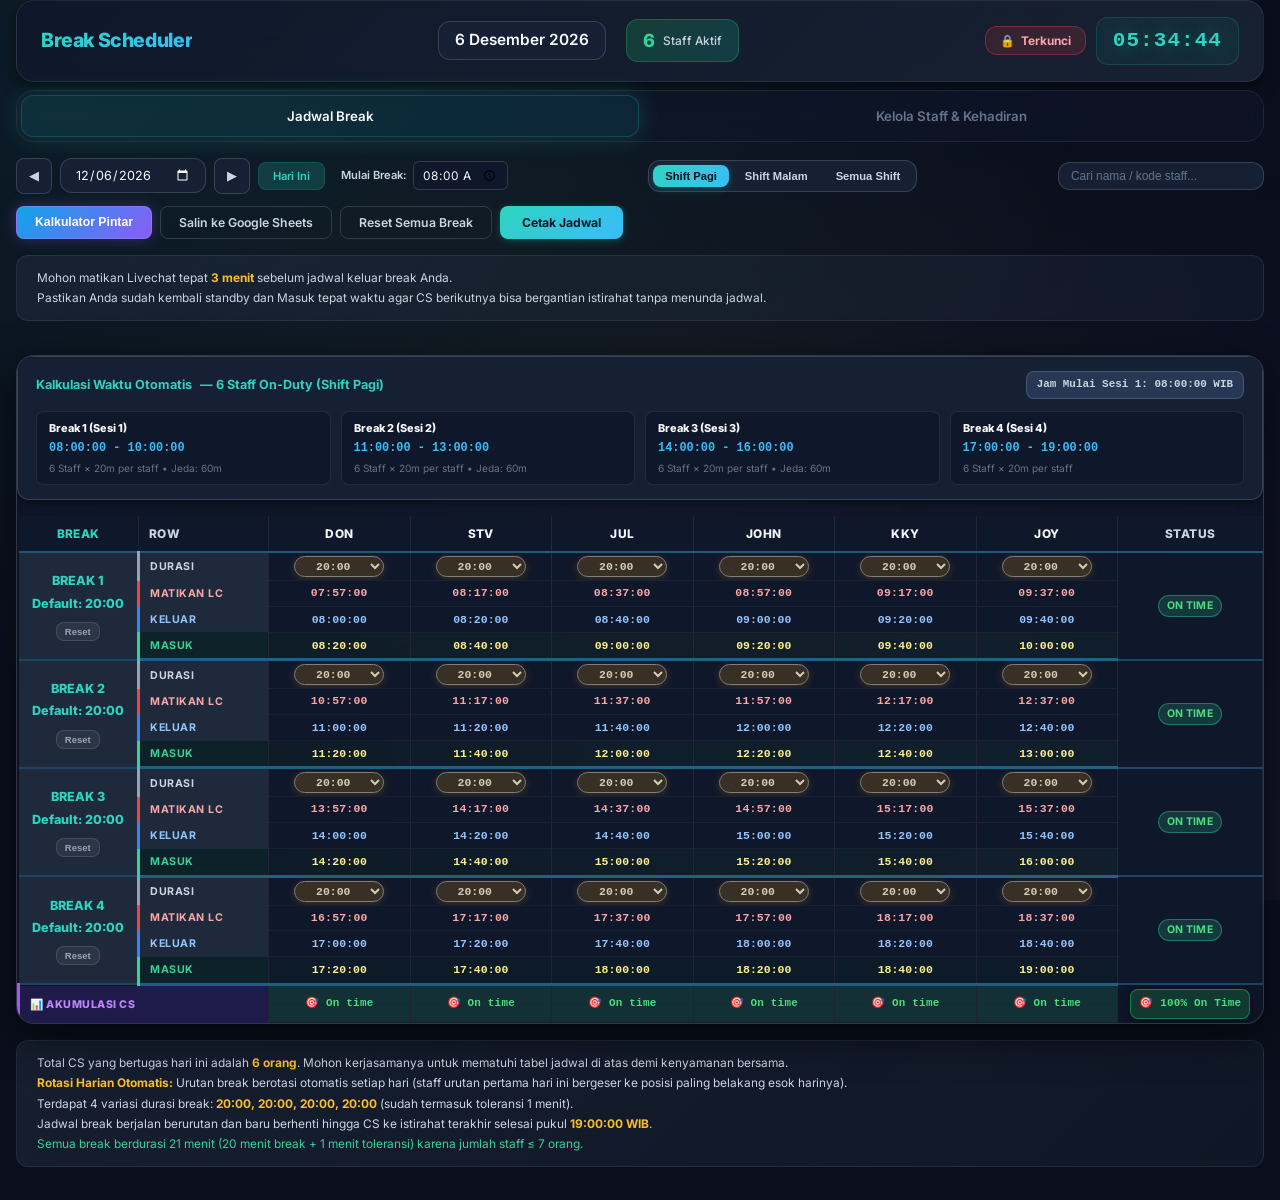
==== commit f37b1fcc: "refactor: implement debounced sync, add staff shift management, and optimize data merging logic" ====
--- a/index.html
+++ b/index.html
@@ -1,20 +1,24 @@
 <!DOCTYPE html>
 <html lang="id">
+
 <head>
   <meta charset="UTF-8">
   <meta name="viewport" content="width=device-width, initial-scale=1.0">
   <title>Break Scheduler — Jadwal Break Staff</title>
-  <meta name="description" content="Sistem pengaturan jadwal break staff kantor dengan kalkulasi otomatis berdasarkan jumlah staff aktif">
-  <link href="https://fonts.googleapis.com/css2?family=Inter:wght@300;400;500;600;700;800;900&display=swap" rel="stylesheet">
+  <meta name="description"
+    content="Sistem pengaturan jadwal break staff kantor dengan kalkulasi otomatis berdasarkan jumlah staff aktif">
+  <link href="https://fonts.googleapis.com/css2?family=Inter:wght@300;400;500;600;700;800;900&display=swap"
+    rel="stylesheet">
   <link rel="stylesheet" href="index.css">
 </head>
+
 <body>
   <div class="app">
     <!-- ========== Header ========== -->
     <header class="header">
       <div class="header-left">
         <h1 class="logo">
-          <span class="logo-icon">⏱️</span>
+
           Break Scheduler
         </h1>
       </div>
@@ -38,16 +42,10 @@
     <!-- ========== Navigation ========== -->
     <nav class="nav">
       <button class="nav-tab active" data-tab="schedule" id="navSchedule">
-        <span class="nav-icon">📋</span>
         <span class="nav-label">Jadwal Break</span>
       </button>
       <button class="nav-tab" data-tab="staff" id="navStaff">
-        <span class="nav-icon">👥</span>
-        <span class="nav-label">Kelola Staff</span>
-      </button>
-      <button class="nav-tab" data-tab="attendance" id="navAttendance">
-        <span class="nav-icon">📅</span>
-        <span class="nav-label">Jadwal Kehadiran</span>
+        <span class="nav-label">Kelola Staff & Kehadiran</span>
       </button>
     </nav>
 
@@ -56,29 +54,51 @@
 
       <!-- ===== Schedule Tab ===== -->
       <section class="tab-content active" id="tabSchedule">
+
         <div class="schedule-header">
           <div class="date-picker">
             <button class="btn-icon" id="prevDay" title="Hari sebelumnya">◀</button>
             <input type="date" id="scheduleDate" class="date-input">
             <button class="btn-icon" id="nextDay" title="Hari berikutnya">▶</button>
             <button class="btn-sm" id="todayBtn">Hari Ini</button>
-          </div>
+            <div style="display:flex;align-items:center;gap:6px;margin-left:8px;">
+              <label for="customBreakStartTime" style="font-size:0.8rem;color:var(--text-secondary);font-weight:600;">Mulai Break:</label>
+              <input type="time" id="customBreakStartTime" class="form-input time-pick" value="08:00" style="padding:4px 8px;font-size:0.85rem;width:95px;background:var(--bg-main);color:var(--text-primary);border:1px solid var(--border-medium);border-radius:6px;" step="300">
+            </div>
+          </div>
+
+          <div class="shift-filter-group" id="shiftFilterGroup">
+            <button type="button" class="btn-shift active" data-shift="pagi">Shift Pagi</button>
+            <button type="button" class="btn-shift" data-shift="malam">Shift Malam</button>
+            <button type="button" class="btn-shift" data-shift="all">Semua Shift</button>
+          </div>
+
+          <div class="schedule-search-box">
+            <input type="text" id="scheduleSearchInput" class="search-input" placeholder="Cari nama / kode staff..." autocomplete="off">
+          </div>
+
           <div style="display:flex;gap:8px;flex-wrap:wrap;">
-            <button class="btn-secondary" id="copySheetBtn" title="Salin jadwal untuk ditempel ke Google Sheets / Excel">
-              <span>📋</span> Salin ke Google Sheets
+            <button class="btn-smart-calc" id="openSmartCalcBtn"
+              title="Kalkulator Pintar untuk Hitung Staff Aktif, Durasi Break & Jarak Interval">
+              Kalkulator Pintar
+            </button>
+            <button class="btn-secondary" id="copySheetBtn"
+              title="Salin jadwal untuk ditempel ke Google Sheets / Excel">
+              Salin ke Google Sheets
             </button>
             <button class="btn-secondary" id="resetAllBtn" title="Reset seluruh break hari ini ke default">
-              <span>🔄</span> Reset Semua Break
+              Reset Semua Break
             </button>
             <button class="btn-primary" id="printBtn">
-              <span>🖨️</span> Cetak Jadwal
+              Cetak Jadwal
             </button>
           </div>
         </div>
 
         <div class="schedule-notes top-notes">
           <p>Mohon matikan Livechat tepat <strong>3 menit</strong> sebelum jadwal keluar break Anda.</p>
-          <p>Pastikan Anda sudah kembali standby dan Masuk tepat waktu agar CS berikutnya bisa bergantian istirahat tanpa menunda jadwal.</p>
+          <p>Pastikan Anda sudah kembali standby dan Masuk tepat waktu agar CS berikutnya bisa bergantian istirahat
+            tanpa menunda jadwal.</p>
         </div>
 
         <div class="table-wrapper" id="scheduleTableWrapper">
@@ -95,13 +115,14 @@
         <div class="staff-section">
           <div class="card">
             <div class="card-header">
-              <h2>➕ Tambah Staff Baru</h2>
+              <h2>Tambah Staff Baru</h2>
             </div>
             <div class="card-body">
               <form id="addStaffForm" class="staff-form">
                 <div class="form-group">
                   <label for="staffName">Nama / Kode Staff</label>
-                  <input type="text" id="staffName" class="form-input" placeholder="Contoh: PAT, KKY, SUN..." maxlength="10" autocomplete="off" required>
+                  <input type="text" id="staffName" class="form-input" placeholder="Contoh: PAT, KKY, SUN..."
+                    maxlength="10" autocomplete="off" required>
                 </div>
                 <button type="submit" class="btn-primary">Tambah</button>
               </form>
@@ -109,9 +130,18 @@
           </div>
 
           <div class="card">
-            <div class="card-header">
-              <h2>📋 Daftar Staff</h2>
-              <span class="card-badge" id="staffCountBadge">0 staff</span>
+            <div class="card-header" style="flex-wrap:wrap;gap:10px;">
+              <h2>Daftar Staff</h2>
+              <div style="display:flex;align-items:center;gap:8px;flex-wrap:wrap;">
+                <button type="button" class="btn-sm btn-preset-night" id="presetNightBtn" title="Set PAT, WIL, SUN, LID, WEN ke Shift Malam">Set Malam (PAT, WIL, SUN, LID, WEN)</button>
+                <div class="sort-btn-group">
+                  <button type="button" class="btn-sm btn-sort" id="sortAzBtn" title="Urutkan berdasarkan Abjad A-Z">A-Z</button>
+                  <button type="button" class="btn-sm btn-sort" id="sortZaBtn" title="Urutkan berdasarkan Abjad Z-A">Z-A</button>
+                  <button type="button" class="btn-sm btn-sort" id="sortDefaultBtn" title="Kembalikan ke urutan default">Reset Urutan</button>
+                </div>
+                <input type="text" id="staffSearchInput" class="search-input" placeholder="Cari staff..." style="padding:4px 10px;font-size:0.8rem;border-radius:6px;border:1px solid var(--border-medium);background:var(--bg-main);color:var(--text-primary);width:120px;" autocomplete="off">
+                <span class="card-badge" id="staffCountBadge">0 staff</span>
+              </div>
             </div>
             <div class="card-body">
               <div class="staff-list" id="staffList">
@@ -130,6 +160,9 @@
             <span class="month-label" id="monthLabel">—</span>
             <button class="btn-icon" id="nextMonth" title="Bulan berikutnya">▶</button>
           </div>
+          <div class="schedule-search-box">
+            <input type="text" id="attendanceSearchInput" class="search-input" placeholder="Cari nama staff..." autocomplete="off">
+          </div>
           <div class="attendance-legend">
             <span class="legend-item"><span class="legend-dot masuk"></span> Masuk</span>
             <span class="legend-item"><span class="legend-dot libur"></span> Libur</span>
@@ -153,7 +186,7 @@
   <div class="modal-overlay" id="editModal">
     <div class="modal">
       <div class="modal-header">
-        <h3>✏️ Edit Staff</h3>
+        <h3>Edit Staff</h3>
         <button class="modal-close" id="closeEditModal">✕</button>
       </div>
       <div class="modal-body">
@@ -173,12 +206,13 @@
   <div class="modal-overlay" id="deleteModal">
     <div class="modal">
       <div class="modal-header">
-        <h3>🗑️ Hapus Staff</h3>
+        <h3>Hapus Staff</h3>
         <button class="modal-close" id="closeDeleteModal">✕</button>
       </div>
       <div class="modal-body">
         <p>Apakah Anda yakin ingin menghapus staff <strong id="deleteStaffName">—</strong>?</p>
-        <p style="margin-top:8px;color:var(--text-muted);font-size:0.85rem;">Data kehadiran staff ini juga akan dihapus.</p>
+        <p style="margin-top:8px;color:var(--text-muted);font-size:0.85rem;">Data kehadiran staff ini juga akan dihapus.
+        </p>
       </div>
       <div class="modal-footer">
         <button class="btn-secondary" id="cancelDelete">Batal</button>
@@ -191,7 +225,7 @@
   <div class="modal-overlay" id="authModal">
     <div class="modal">
       <div class="modal-header">
-        <h3>🔒 Verifikasi Password Keamanan</h3>
+        <h3>Verifikasi Password Keamanan</h3>
         <button class="modal-close" id="closeAuthModal">✕</button>
       </div>
       <div class="modal-body">
@@ -201,15 +235,17 @@
         <form id="authForm" onsubmit="return false;">
           <div class="form-group">
             <label for="authPasswordInput">Password Keamanan</label>
-            <input type="password" id="authPasswordInput" class="form-input" placeholder="Masukkan password..." required autocomplete="current-password">
-          </div>
-          <div id="authErrorMsg" style="display:none;color:var(--red);font-size:0.85rem;margin-top:6px;font-weight:600;">
-            ⚠️ Password salah! Silakan coba lagi.
+            <input type="password" id="authPasswordInput" class="form-input" placeholder="Masukkan password..." required
+              autocomplete="current-password">
+          </div>
+          <div id="authErrorMsg"
+            style="display:none;color:var(--red);font-size:0.85rem;margin-top:6px;font-weight:600;">
+            Password salah! Silakan coba lagi.
           </div>
         </form>
       </div>
       <div class="modal-footer" style="justify-content:space-between;">
-        <button class="btn-sm" id="openChangePassBtn" type="button">🔑 Ubah Password</button>
+        <button class="btn-sm" id="openChangePassBtn" type="button">Ubah Password</button>
         <div style="display:flex;gap:8px;">
           <button class="btn-secondary" id="cancelAuth" type="button">Batal</button>
           <button class="btn-primary" id="confirmAuth" type="button">Buka Akses</button>
@@ -222,7 +258,7 @@
   <div class="modal-overlay" id="changePassModal">
     <div class="modal">
       <div class="modal-header">
-        <h3>🔑 Ubah Password Keamanan</h3>
+        <h3>Ubah Password Keamanan</h3>
         <button class="modal-close" id="closeChangePassModal">✕</button>
       </div>
       <div class="modal-body">
@@ -237,10 +273,12 @@
           </div>
           <div class="form-group">
             <label for="confirmNewPassInput">Konfirmasi Password Baru</label>
-            <input type="password" id="confirmNewPassInput" class="form-input" placeholder="Ulangi password baru..." required>
-          </div>
-          <div id="changePassErrorMsg" style="display:none;color:var(--red);font-size:0.85rem;margin-top:6px;font-weight:600;">
-            ⚠️ Periksa kembali password Anda!
+            <input type="password" id="confirmNewPassInput" class="form-input" placeholder="Ulangi password baru..."
+              required>
+          </div>
+          <div id="changePassErrorMsg"
+            style="display:none;color:var(--red);font-size:0.85rem;margin-top:6px;font-weight:600;">
+            Periksa kembali password Anda!
           </div>
         </form>
       </div>
@@ -255,12 +293,13 @@
   <div class="modal-overlay" id="supabaseModal">
     <div class="modal">
       <div class="modal-header">
-        <h3>⚡ Pengaturan Database Supabase</h3>
+        <h3>Pengaturan Database Supabase</h3>
         <button class="modal-close" id="closeSupabaseModal">✕</button>
       </div>
       <div class="modal-body">
         <p style="margin-bottom:14px;color:var(--text-secondary);font-size:0.85rem;">
-          Hubungkan aplikasi ke Supabase agar seluruh data tersimpan permanen di cloud dan tersinkronisasi otomatis antar PC.
+          Hubungkan aplikasi ke Supabase agar seluruh data tersimpan permanen di cloud dan tersinkronisasi otomatis
+          antar PC.
         </p>
         <form id="supabaseForm" onsubmit="return false;">
           <div class="form-group">
@@ -269,7 +308,8 @@
           </div>
           <div class="form-group">
             <label for="supabaseKeyInput">Supabase Anon Key (API Key)</label>
-            <input type="password" id="supabaseKeyInput" class="form-input" placeholder="eyJhbGciOiJIUzI1Ni..." required>
+            <input type="password" id="supabaseKeyInput" class="form-input" placeholder="eyJhbGciOiJIUzI1Ni..."
+              required>
           </div>
           <div id="supabaseStatusMsg" style="display:none;font-size:0.85rem;margin-top:6px;font-weight:600;"></div>
         </form>
@@ -281,9 +321,162 @@
     </div>
   </div>
 
+  <!-- ========== Smart Calculator Modal ========== -->
+  <div class="modal-overlay" id="smartCalcModal">
+    <div class="modal modal-xl">
+      <div class="modal-header">
+        <div class="modal-title-group">
+          <h3>Kalkulator Pintar Durasi & Jarak Break</h3>
+          <p class="modal-subtitle">Sistem otomatis menghitung Jumlah Staff Aktif, Durasi Break per Ronde, dan Jarak Durasi Kerja</p>
+        </div>
+        <button class="modal-close" id="closeSmartCalcModal">✕</button>
+      </div>
+      <div class="modal-body smart-calc-body">
+        
+        <!-- Controls & Inputs Row -->
+        <div class="smart-calc-controls-grid">
+          
+          <!-- Control 1: Staff Aktif -->
+          <div class="calc-control-card">
+            <div class="calc-card-title">
+              <span>Staff Aktif</span>
+              <button type="button" class="btn-xs btn-outline-teal" id="syncActiveStaffBtn" title="Gunakan jumlah staff yang aktif (status Masuk) pada jadwal hari ini">
+                Staff Aktif Hari Ini (<span id="calcActiveTodayCount">0</span>)
+              </button>
+            </div>
+            <div class="calc-input-group">
+              <button type="button" class="btn-calc-step" id="calcStaffMinus">—</button>
+              <input type="number" id="calcStaffInput" class="calc-number-input" min="1" max="50" value="8">
+              <button type="button" class="btn-calc-step" id="calcStaffPlus">+</button>
+            </div>
+            <div class="preset-pills">
+              <span class="preset-label">Pilih Jumlah:</span>
+              <button type="button" class="pill-btn" data-staff="5">5</button>
+              <button type="button" class="pill-btn" data-staff="6">6</button>
+              <button type="button" class="pill-btn" data-staff="7">7</button>
+              <button type="button" class="pill-btn active" data-staff="8">8</button>
+              <button type="button" class="pill-btn" data-staff="9">9</button>
+              <button type="button" class="pill-btn" data-staff="10">10</button>
+              <button type="button" class="pill-btn" data-staff="11">11</button>
+            </div>
+            <div class="active-staff-names-box" id="calcStaffNamesList">
+              <!-- Staff badge names -->
+            </div>
+          </div>
+
+          <!-- Control 2: Parameter Shift & Jam Kerja -->
+          <div class="calc-control-card">
+            <div class="calc-card-title">Parameter Shift & Jam Kerja</div>
+            <div class="shift-select-group">
+              <button type="button" class="btn-shift-select active" id="shiftPagi8PresetBtn">Pagi (08:00 - 19:00)</button>
+              <button type="button" class="btn-shift-select" id="shiftPagi820PresetBtn">Pagi (08:20 - 19:00)</button>
+              <button type="button" class="btn-shift-select" id="shiftMalamPresetBtn">Malam (19:00 - 05:20)</button>
+            </div>
+            <div class="time-range-picker">
+              <div class="time-field">
+                <label for="calcStartTime">Mulai Shift</label>
+                <input type="time" id="calcStartTime" class="form-input time-pick" value="08:00" step="60">
+              </div>
+              <div class="time-field">
+                <label for="calcEndTime">Selesai Shift</label>
+                <input type="time" id="calcEndTime" class="form-input time-pick" value="19:00" step="60">
+              </div>
+            </div>
+            <div class="calc-shift-info" id="calcShiftTotalTimeInfo">
+              Total Waktu Shift: <strong>11 Jam 00 Menit</strong> (39.600 Detik)
+            </div>
+          </div>
+
+          <!-- Control 3: Metode & Jarak Break -->
+          <div class="calc-control-card">
+            <div class="calc-card-title">Metode & Jarak Sesi Break</div>
+            <div class="form-group-compact">
+              <label for="calcRoundsCount">Jumlah Ronde Break</label>
+              <select id="calcRoundsCount" class="form-select">
+                <option value="4" selected>4 Ronde (Standard Full Shift)</option>
+                <option value="3">3 Ronde</option>
+                <option value="2">2 Ronde</option>
+              </select>
+            </div>
+            <div class="form-group-compact">
+              <label for="calcDistMode">Metode Pembagian Durasi</label>
+              <select id="calcDistMode" class="form-select">
+                <option value="auto" selected>Otomatis (Proporsional / Arithmetic)</option>
+                <option value="equal">Sama Rata (Equal Split)</option>
+                <option value="custom">Kustom Menit per Ronde</option>
+              </select>
+            </div>
+            <div class="form-group-compact">
+              <label for="calcStaffGap">Jarak Pergantian CS (Estafet)</label>
+              <select id="calcStaffGap" class="form-select">
+                <option value="0" selected>0 Menit (Langsung Sambung / Estafet)</option>
+                <option value="2">2 Menit Jeda CS</option>
+                <option value="3">3 Menit Jeda CS</option>
+                <option value="5">5 Menit Jeda CS</option>
+              </select>
+            </div>
+            <div class="form-group-compact">
+              <label for="calcGapBuffer">Jarak Antar Blok Ronde</label>
+              <select id="calcGapBuffer" class="form-select">
+                <option value="auto" selected>Auto-Fit (Pas Tepat Jam Selesai 19:00)</option>
+                <option value="0">0 Menit (Tanpa Jeda Blok)</option>
+                <option value="15">15 Menit Jeda Blok</option>
+                <option value="30">30 Menit Jeda Blok</option>
+                <option value="45">45 Menit Jeda Blok</option>
+                <option value="60">60 Menit (1 Jam Jeda Blok)</option>
+              </select>
+            </div>
+          </div>
+
+        </div>
+
+        <!-- Custom Durations Inputs Container (Hidden by default unless custom is picked) -->
+        <div class="custom-durations-row" id="customDurationsBox" style="display:none;">
+          <div class="custom-dur-title">Durasi Menit Manual Per Ronde:</div>
+          <div class="custom-dur-inputs">
+            <div class="custom-dur-item">
+              <label>Break 1 (min)</label>
+              <input type="number" id="customDurR1" class="form-input dur-num" value="20" min="1" max="120">
+            </div>
+            <div class="custom-dur-item">
+              <label>Break 2 (min)</label>
+              <input type="number" id="customDurR2" class="form-input dur-num" value="18" min="1" max="120">
+            </div>
+            <div class="custom-dur-item">
+              <label>Break 3 (min)</label>
+              <input type="number" id="customDurR3" class="form-input dur-num" value="17" min="1" max="120">
+            </div>
+            <div class="custom-dur-item">
+              <label>Break 4 (min)</label>
+              <input type="number" id="customDurR4" class="form-input dur-num" value="15" min="1" max="120">
+            </div>
+          </div>
+        </div>
+
+        <!-- Live Calculation Results Dashboard -->
+        <div class="smart-calc-results-section" id="smartCalcResultsBox">
+          <!-- Dynamically Generated Results -->
+        </div>
+
+      </div>
+      <div class="modal-footer" style="justify-content:space-between;">
+        <button type="button" class="btn-secondary" id="copyCalcSummaryBtn">
+          Salin Ringkasan Hasil
+        </button>
+        <div style="display:flex;gap:10px;">
+          <button type="button" class="btn-secondary" id="cancelSmartCalc">Tutup</button>
+          <button type="button" class="btn-primary btn-glow" id="applySmartCalcBtn">
+            Terapkan ke Jadwal Break
+          </button>
+        </div>
+      </div>
+    </div>
+  </div>
+
   <!-- ========== Toast Container ========== -->
   <div class="toast-container" id="toastContainer"></div>
 
   <script src="app.js"></script>
 </body>
-</html>
+
+</html>
--- a/index.css
+++ b/index.css
@@ -758,11 +758,20 @@
   z-index: 0;
 }
 
-/* ============================================
-   Schedule Table
-   ============================================ */
+.schedule-notes.top-notes {
+  margin-bottom: 34px !important;
+  position: relative;
+  z-index: 1;
+}
+
+#scheduleTableWrapper {
+  position: relative;
+  z-index: 20;
+}
+
 .table-wrapper {
   overflow-x: auto;
+  overflow-y: visible !important;
   border-radius: var(--radius-lg);
   border: 1px solid var(--border-medium);
   box-shadow: var(--shadow-lg);
@@ -788,16 +797,22 @@
 
 .schedule-table {
   width: 100%;
+  table-layout: fixed;
   border-collapse: collapse;
   font-size: 0.9rem;
-  min-width: 700px;
+}
+
+.schedule-table th,
+.schedule-table td {
+  overflow: hidden;
+  text-overflow: ellipsis;
 }
 
 .schedule-table thead th {
   position: sticky;
   top: 0;
   z-index: 10;
-  padding: 14px 12px;
+  padding: 14px 8px;
   background: linear-gradient(180deg, #131c31, #18243f);
   color: var(--text-primary);
   font-weight: 800;
@@ -808,146 +823,216 @@
   white-space: nowrap;
 }
 
+.schedule-table thead th.break-col {
+  text-align: center;
+  width: 120px;
+  color: var(--teal);
+  background: #0f172a;
+}
+
 .schedule-table thead th.label-col {
   text-align: left;
-  min-width: 130px;
-  padding-left: 16px;
-  background: linear-gradient(180deg, #0e1526, #141f38);
-  color: var(--teal);
+  width: 130px;
+  padding-left: 10px;
+  background: #0f172a;
+  color: #cbd5e1;
 }
 
 .schedule-table thead th.staff-col {
-  min-width: 90px;
+  width: auto;
   color: #f1f5f9;
-}
-
-/* Break header rows */
-.break-header-row td {
-  padding: 10px 16px;
-  background: linear-gradient(90deg, rgba(45, 212, 191, 0.2), rgba(129, 140, 248, 0.12), rgba(15, 23, 42, 0.95));
-  border-top: 2px solid rgba(45, 212, 191, 0.35);
-  border-bottom: 1px solid var(--border-medium);
-}
-
-.break-header-content {
-  display: flex;
-  align-items: center;
-  justify-content: space-between;
-  width: 100%;
-  padding: 2px 0;
-}
-
-.break-header-info {
-  display: flex;
-  align-items: center;
-  gap: 12px;
-}
-
-.break-label {
+  background: #0f172a;
+}
+
+.schedule-table thead th.status-col,
+.schedule-table thead th.action-col {
+  text-align: center;
+  width: 145px;
+  color: #cbd5e1;
+  background: #0f172a;
+}
+
+/* Vertical Block Cells (rowspan=4) */
+.break-block-cell {
+  background: #1e293b !important;
+  color: var(--teal) !important;
+  border-right: 1px solid rgba(255, 255, 255, 0.1);
+  border-bottom: 2px solid rgba(56, 189, 248, 0.3) !important;
+  text-align: center;
+  vertical-align: middle;
+  padding: 8px 12px !important;
   font-weight: 800;
-  font-size: 1rem;
-  color: var(--teal);
-  letter-spacing: 0.03em;
-  text-shadow: 0 0 10px rgba(45, 212, 191, 0.35);
-}
-
-.break-duration-badge {
-  font-family: var(--font-mono);
-  font-size: 0.8rem;
+}
+
+.break-block-info {
+  display: flex;
+  flex-direction: column;
+  align-items: center;
+  gap: 2px;
+}
+
+.break-block-info .btn-reset-round {
+  margin-top: 6px;
+  font-size: 0.68rem;
+  padding: 3px 8px;
+  background: rgba(255, 255, 255, 0.06);
+  color: #94a3b8;
+  border: 1px solid rgba(255, 255, 255, 0.12);
+  border-radius: var(--radius-sm);
+  cursor: pointer;
   font-weight: 700;
-  padding: 3px 12px;
-  background: rgba(45, 212, 191, 0.18);
-  color: #5eead4;
-  border: 1px solid rgba(45, 212, 191, 0.35);
-  border-radius: 20px;
-  letter-spacing: 0.05em;
-  box-shadow: 0 0 10px rgba(45, 212, 191, 0.15);
-}
-
-/* Data rows */
+  white-space: nowrap;
+  transition: all var(--transition-fast);
+}
+
+.break-block-info .btn-reset-round:hover {
+  background: rgba(239, 68, 68, 0.25);
+  color: #fca5a5;
+  border-color: #ef4444;
+}
+
+.block-status-cell {
+  background: #0f172a !important;
+  border-left: 1px solid rgba(255, 255, 255, 0.08);
+  border-right: 1px solid rgba(255, 255, 255, 0.08);
+  border-bottom: 2px solid rgba(56, 189, 248, 0.3) !important;
+  text-align: center;
+  vertical-align: middle;
+  padding: 4px 6px !important;
+}
+
+.block-reset-cell {
+  background: #0f172a !important;
+  border-bottom: 2px solid rgba(56, 189, 248, 0.3) !important;
+  text-align: center;
+  vertical-align: middle;
+  padding: 8px 12px !important;
+}
+
+.block-reset-cell .btn-reset-round {
+  font-size: 0.72rem;
+  padding: 5px 10px;
+  background: rgba(255, 255, 255, 0.06);
+  color: #f1f5f9;
+  border: 1px solid rgba(255, 255, 255, 0.15);
+  border-radius: var(--radius-sm);
+  cursor: pointer;
+  font-weight: 700;
+  white-space: nowrap;
+  transition: all var(--transition-fast);
+}
+
+.block-reset-cell .btn-reset-round:hover {
+  background: rgba(239, 68, 68, 0.25);
+  color: #fca5a5;
+  border-color: #ef4444;
+}
+
+.summary-empty-cell {
+  background: #0f172a !important;
+}
+
+/* Data rows - Clean Minimalist Matte Theme */
 .schedule-table .label-cell {
-  padding: 10px 16px;
+  padding: 8px 12px;
   font-weight: 700;
-  font-size: 0.84rem;
+  font-size: 0.78rem;
   letter-spacing: 0.05em;
   white-space: nowrap;
   text-transform: uppercase;
+  background: #1e293b;
 }
 
 .schedule-table .time-cell {
-  padding: 10px 12px;
+  padding: 4px 6px !important;
   text-align: center;
   font-family: var(--font-mono);
-  font-size: 0.88rem;
+  font-size: 0.82rem;
   font-weight: 600;
   letter-spacing: 0.02em;
   white-space: nowrap;
-  transition: all var(--transition-fast);
-}
-
-/* MATIKAN LC rows - Merah Doff (Matte Red) 🔴 */
-.row-matikan .label-cell {
-  background: #450a0a;
-  color: #fca5a5;
-  border-left: 4px solid #dc2626;
-}
-
-.row-matikan .time-cell {
-  background: #1c0505;
-  color: #fca5a5;
-  border-bottom: 1px solid rgba(220, 38, 38, 0.15);
-}
-
-/* KELUAR rows - Biru Doff (Matte Blue) 🔵 */
-.row-keluar .label-cell {
-  background: #172554;
-  color: #93c5fd;
-  border-left: 4px solid #2563eb;
-}
-
-.row-keluar .time-cell {
-  background: #09132b;
-  color: #93c5fd;
-  border-bottom: 1px solid rgba(37, 99, 235, 0.15);
-}
-
-/* DURASI rows - Putih Doff (Matte Slate White) ⚪ */
+  background: #0f172a;
+  border-bottom: 1px solid rgba(255, 255, 255, 0.05);
+}
+
+/* Active Break Block Highlighting */
+tr.active-break-block {
+  background: rgba(56, 189, 248, 0.08) !important;
+}
+
+td.break-block-cell.active-break-block {
+  background: linear-gradient(135deg, rgba(14, 165, 233, 0.28), rgba(15, 23, 42, 0.95)) !important;
+  border-left: 4px solid #38bdf8 !important;
+  box-shadow: inset 0 0 20px rgba(56, 189, 248, 0.25) !important;
+}
+
+td.block-status-cell.active-break-block {
+  background: rgba(56, 189, 248, 0.12) !important;
+}
+
+tr.active-break-block .label-cell {
+  filter: brightness(1.3);
+  font-weight: 800;
+}
+
+tr.active-break-block .time-cell {
+  background: rgba(30, 41, 59, 0.75) !important;
+}
+
+.live-block-badge {
+  display: inline-block;
+  font-size: 0.68rem;
+  font-weight: 800;
+  color: #38bdf8;
+  background: rgba(56, 189, 248, 0.2);
+  border: 1px solid rgba(56, 189, 248, 0.6);
+  border-radius: 12px;
+  padding: 2px 8px;
+  margin-top: 4px;
+  letter-spacing: 0.04em;
+  animation: pulseGlow 2s infinite ease-in-out;
+}
+
+@keyframes pulseGlow {
+  0% { box-shadow: 0 0 4px rgba(56, 189, 248, 0.3); opacity: 0.85; }
+  50% { box-shadow: 0 0 12px rgba(56, 189, 248, 0.8); opacity: 1; }
+  100% { box-shadow: 0 0 4px rgba(56, 189, 248, 0.3); opacity: 0.85; }
+}
+
+/* Row 1: DURASI - Minimal Slate */
 .row-durasi .label-cell {
-  background: #1e293b;
+  color: #cbd5e1;
+  border-left: 3px solid #94a3b8;
+}
+
+.row-durasi .time-cell {
   color: #f1f5f9;
-  border-left: 4px solid #94a3b8;
-}
-
-.row-durasi .time-cell {
-  background: #0f172a;
-  border-bottom: 1px solid rgba(148, 163, 184, 0.15);
-  padding: 6px 8px !important;
 }
 
 .duration-select {
-  background: #334155;
-  color: #f8fafc;
-  border: 1px solid #64748b;
-  border-radius: var(--radius-sm);
-  padding: 5px 6px;
-  font-family: var(--font-mono);
-  font-size: 0.85rem;
-  font-weight: 700;
+  background: rgba(245, 158, 11, 0.18) !important;
+  color: #d1cdb5 !important;
+  border: 1px solid #7f7f7f !important;
+  border-radius: 50px !important;
+  padding: 2px 1px !important;
+  font-family: var(--font-mono) !important;
+  font-size: 0.82rem !important;
+  font-weight: 700 !important;
   cursor: pointer;
   outline: none;
   transition: all var(--transition-fast);
   width: 100%;
-  max-width: 100px;
+  max-width: 90px;
   text-align: center;
-  box-shadow: none;
+  box-shadow: 0 2px 8px rgba(245, 158, 11, 0.2);
 }
 
 .duration-select:hover,
 .duration-select:focus {
-  background: #475569;
-  border-color: #cbd5e1;
-  color: #ffffff;
-  box-shadow: none;
+  background: rgba(245, 158, 11, 0.35) !important;
+  border-color: #f59e0b !important;
+  color: #ffffff !important;
+  box-shadow: 0 0 12px rgba(245, 158, 11, 0.4) !important;
 }
 
 .duration-select option {
@@ -955,103 +1040,299 @@
   color: #ffffff !important;
   font-family: var(--font-mono) !important;
   font-weight: 700 !important;
-  font-size: 0.9rem !important;
   padding: 8px !important;
 }
 
-.duration-select.custom-chosen {
-  background: #78350f !important;
-  color: #fef08a !important;
-  border-color: #ca8a04 !important;
-  box-shadow: none !important;
-}
-
-.duration-select.custom-chosen option {
-  background-color: #0f172a !important;
-  color: #fde047 !important;
-}
-
-/* Editable time inputs - Biru Doff (Matte Blue) for KELUAR */
+/* Row 2: MATIKAN LC - Minimal Rose Red 🔴 */
+.row-matikan .label-cell {
+  color: #fca5a5;
+  border-left: 3px solid #ef4444;
+}
+
+.row-matikan .time-cell {
+  color: #fca5a5;
+}
+
+/* Row 3: KELUAR - Minimal Sky Blue 🚶 */
+.row-keluar .label-cell {
+  color: #93c5fd;
+  border-left: 3px solid #3b82f6;
+}
+
+.row-keluar .time-cell {
+  color: #93c5fd;
+}
+
+/* Block separator line after MASUK row */
+.row-masuk td {
+  border-bottom: 3px solid rgba(56, 189, 248, 0.45) !important;
+}
+
 .time-input {
-  background: #1e3a8a;
-  color: #dbeafe;
-  border: 1px solid #2563eb;
+  background: transparent;
+  color: #93c5fd;
+  border: 1px solid transparent;
   border-radius: var(--radius-sm);
-  padding: 4px 6px;
+  padding: 3px 4px;
   font-family: var(--font-mono);
-  font-size: 0.88rem;
-  font-weight: 700;
+  font-size: 0.82rem;
+  font-weight: 600;
   cursor: pointer;
   outline: none;
   transition: all var(--transition-fast);
   width: 100%;
-  max-width: 105px;
+  max-width: 85px;
   text-align: center;
   box-shadow: none;
 }
 
+.time-input.masuk-input {
+  color: #fef08a;
+  background: transparent;
+  border: 1px solid transparent;
+}
+
 .time-input:hover,
 .time-input:focus {
-  background: #1e40af;
-  border-color: #60a5fa;
-  color: #ffffff;
-  box-shadow: none;
-}
-
-/* Editable time inputs - Kuning Doff (Matte Gold Yellow) for MASUK */
-.time-input.masuk-input {
-  background: #713f12;
-  color: #fef9c3;
-  border-color: #ca8a04;
-  box-shadow: none;
+  background: #1e293b !important;
+  border-color: #38bdf8 !important;
+  color: #ffffff !important;
 }
 
 .time-input.masuk-input:hover,
 .time-input.masuk-input:focus {
-  background: #854d0e;
-  border-color: #fde047;
-  color: #ffffff;
-  box-shadow: none;
+  background: #1e293b !important;
+  border-color: #fde047 !important;
+  color: #ffffff !important;
+}
+
+/* Hover duration balloon on MASUK row */
+.masuk-cell {
+  position: relative;
+}
+
+.masuk-cell:hover::after {
+  content: attr(data-duration);
+  position: absolute;
+  bottom: calc(100% + 2px);
+  left: 50%;
+  transform: translateX(-50%);
+  background: #0f172a;
+  color: #fde047;
+  border: 1px solid rgba(253, 224, 71, 0.6);
+  border-radius: var(--radius-sm);
+  padding: 3px 8px;
+  font-family: var(--font-mono);
+  font-size: 0.74rem;
+  font-weight: 800;
+  white-space: nowrap;
+  box-shadow: 0 4px 14px rgba(0, 0, 0, 0.8);
+  z-index: 200;
+  pointer-events: none;
+  animation: fadeIn 0.15s ease;
+}
+
+.masuk-cell:hover::before {
+  content: '';
+  position: absolute;
+  bottom: 100%;
+  left: 50%;
+  transform: translateX(-50%);
+  border-width: 4px;
+  border-style: solid;
+  border-color: rgba(253, 224, 71, 0.6) transparent transparent transparent;
+  z-index: 200;
+  pointer-events: none;
+}
+
+
+
+/* Clickable Staff Name Headers & Floating Hover/Pin Popover */
+.schedule-table thead th.staff-col.clickable-staff {
+  position: relative;
+  cursor: pointer;
+  user-select: none;
+  transition: all var(--transition-fast);
+  z-index: 100 !important;
+}
+
+.schedule-table thead {
+  overflow: visible !important;
+}
+
+.schedule-table {
+  overflow: visible !important;
+}
+
+.staff-header-content {
+  position: relative;
+  display: inline-block;
+  width: 100%;
+}
+
+.staff-name-text {
+  display: inline-block;
+  max-width: 100%;
+  overflow: hidden;
+  text-overflow: ellipsis;
+  white-space: nowrap;
+  vertical-align: middle;
+}
+
+.staff-delay-popover {
+  display: none;
+  position: absolute;
+  top: calc(100% + 6px);
+  left: 50%;
+  transform: translateX(-50%);
+  width: 190px;
+  background: #0f172a;
+  border: 1px solid rgba(56, 189, 248, 0.55);
+  border-radius: var(--radius-md);
+  padding: 8px 10px;
+  box-shadow: 0 10px 25px rgba(0, 0, 0, 0.9);
+  z-index: 1000;
+  text-align: left;
+  font-size: 0.76rem;
+  font-weight: 500;
+  color: var(--text-primary);
+  pointer-events: none;
+  white-space: normal;
+}
+
+/* Arrow indicator pointing UP towards header cell */
+.staff-delay-popover::before {
+  content: '';
+  position: absolute;
+  bottom: 100%;
+  left: 50%;
+  transform: translateX(-50%);
+  border-width: 5px;
+  border-style: solid;
+  border-color: transparent transparent #0f172a transparent;
+}
+
+/* Show popover on HOVER */
+.schedule-table thead th.staff-col.clickable-staff:hover .staff-delay-popover {
+  display: block;
+}
+
+.schedule-table thead th.staff-col.clickable-staff:hover {
+  color: var(--teal);
+  background: rgba(20, 184, 166, 0.2) !important;
+}
+
+/* Show popover on PIN (Click Lock) */
+.schedule-table thead th.staff-col.clickable-staff.is-pinned .staff-delay-popover {
+  display: block !important;
+  border-color: #f59e0b !important;
+  box-shadow: 0 0 20px rgba(245, 158, 11, 0.5) !important;
+  pointer-events: auto;
+}
+
+.schedule-table thead th.staff-col.clickable-staff.active-cause-staff {
+  color: #fef08a !important;
+  background: rgba(245, 158, 11, 0.3) !important;
+  border-bottom: 3px solid #f59e0b !important;
+}
+
+.popover-header {
+  border-bottom: 1px solid rgba(255, 255, 255, 0.12);
+  padding-bottom: 4px;
+  margin-bottom: 6px;
+  display: flex;
+  align-items: center;
+  justify-content: space-between;
+}
+
+.staff-delay-popover.has-delay {
+  border-color: rgba(239, 68, 68, 0.5);
+}
+
+.staff-delay-popover.has-delay .popover-badge {
+  color: #fca5a5;
+  font-weight: 800;
+}
+
+.staff-delay-popover.clean .popover-badge {
+  color: #4ade80;
+  font-weight: 800;
+}
+
+.popover-body {
+  margin: 6px 0;
+  line-height: 1.4;
+}
+
+.popover-footer {
+  font-size: 0.7rem;
+  color: var(--text-muted);
+  border-top: 1px solid rgba(255, 255, 255, 0.08);
+  padding-top: 4px;
+  margin-top: 4px;
+  text-align: center;
+}
+
+/* Summary Accuracy Cell (Bottom Right under STATUS) */
+.summary-accuracy-cell {
+  text-align: center;
+  padding: 4px 6px !important;
+  vertical-align: middle;
+  background: rgba(15, 23, 42, 0.7) !important;
+}
+
+.accuracy-badge {
+  display: inline-flex;
+  flex-direction: column;
+  align-items: center;
+  justify-content: center;
+  padding: 5px 8px;
+  border-radius: var(--radius-sm);
+  font-family: var(--font-mono);
+  font-size: 0.78rem;
+  font-weight: 800;
+  letter-spacing: 0.02em;
+  white-space: nowrap;
+  box-shadow: 0 2px 8px rgba(0, 0, 0, 0.4);
+}
+
+.accuracy-badge.is-ontime {
+  background: rgba(34, 197, 94, 0.2);
+  border: 1px solid rgba(34, 197, 94, 0.5);
+  color: #4ade80;
+}
+
+.accuracy-badge.is-delay {
+  background: rgba(245, 158, 11, 0.2);
+  border: 1px solid rgba(245, 158, 11, 0.5);
+  color: #fde047;
+}
+
+.delay-subtext {
+  font-size: 0.68rem;
+  opacity: 0.85;
+  color: #fca5a5;
+  margin-top: 1px;
 }
 
 .time-input.is-override {
-  background: #78350f !important;
-  color: #fef08a !important;
-  border-color: #f59e0b !important;
-  box-shadow: 0 0 12px rgba(245, 158, 11, 0.6) !important;
-}
-
-/* Exceeded break duration (Automatic Red Highlight) */
+  background: transparent !important;
+  border-color: transparent !important;
+}
+
 .time-input.is-exceeded {
-  background: rgba(239, 68, 68, 0.35) !important;
-  color: #ffaaaa !important;
-  border-color: #ef4444 !important;
-  box-shadow: 0 0 16px rgba(239, 68, 68, 0.8) !important;
-  animation: pulse-red-border 2s infinite;
-}
-
-@keyframes pulse-red-border {
-  0%, 100% {
-    box-shadow: 0 0 10px rgba(239, 68, 68, 0.5);
-    border-color: #ef4444;
-  }
-  50% {
-    box-shadow: 0 0 18px rgba(239, 68, 68, 0.9);
-    border-color: #f87171;
-  }
-}
-
-/* STATUS row - Indigo */
+  background: transparent !important;
+  border-color: transparent !important;
+}
+
+/* Row 5: STATUS - Minimal Indigo 📌 */
 .row-status .label-cell {
-  background: rgba(129, 140, 248, 0.12);
-  color: var(--indigo);
-  border-left: 4px solid #6366f1;
+  color: #c7d2fe;
+  border-left: 3px solid #6366f1;
 }
 
 .row-status .time-cell {
-  background: rgba(129, 140, 248, 0.04);
-  border-bottom: 1px solid rgba(129, 140, 248, 0.1);
-  padding: 6px 8px !important;
+  color: #c7d2fe;
 }
 
 /* Status buttons */
@@ -1150,30 +1431,203 @@
   white-space: nowrap;
 }
 
+.masuk-cell-wrapper {
+  display: flex;
+  align-items: center;
+  justify-content: center;
+  gap: 4px;
+  flex-wrap: wrap;
+}
+
 .diff-tag.slower {
   background: rgba(239, 68, 68, 0.25);
   color: #fca5a5;
   border: 1px solid rgba(239, 68, 68, 0.4);
 }
 
+.diff-tag.slower.bottleneck-flag {
+  background: rgba(239, 68, 68, 0.35);
+  color: #fee2e2;
+  border: 1px solid #ef4444;
+  box-shadow: 0 0 8px rgba(239, 68, 68, 0.4);
+  font-weight: 800;
+}
+
+.diff-tag.slower.last-cs-flag {
+  background: rgba(245, 158, 11, 0.3);
+  color: #fef08a;
+  border: 1px solid #f59e0b;
+  box-shadow: 0 0 8px rgba(245, 158, 11, 0.4);
+  font-weight: 800;
+}
+
 .diff-tag.faster {
   background: rgba(56, 189, 248, 0.25);
   color: #7dd3fc;
   border: 1px solid rgba(56, 189, 248, 0.4);
 }
 
+/* Delay & Bottleneck Summary Card Above Table */
+/* Cumulative Summary Row below Block 4 */
+.row-total-summary .label-cell {
+  background: #1e1b4b !important;
+  color: #c084fc !important;
+  border-left: 3px solid #a855f7 !important;
+  font-weight: 800;
+}
+
+.row-total-summary .time-cell {
+  padding: 6px 8px !important;
+  font-size: 0.78rem;
+  font-weight: 800;
+  border-top: 2px solid rgba(168, 85, 247, 0.4);
+}
+
+.time-cell.summary-slower {
+  color: #fca5a5 !important;
+  background: rgba(239, 68, 68, 0.2) !important;
+}
+
+.time-cell.summary-faster,
+.time-cell.summary-slower {
+  line-height: 1.2;
+  white-space: normal !important;
+  vertical-align: middle;
+  padding: 3px 4px !important;
+}
+
+.time-cell.summary-faster {
+  color: #7dd3fc !important;
+  background: rgba(56, 189, 248, 0.2) !important;
+}
+
+.time-cell.summary-slower {
+  color: #fca5a5 !important;
+  background: rgba(239, 68, 68, 0.2) !important;
+}
+
+.time-cell.summary-faster .sum-icon,
+.time-cell.summary-slower .sum-icon {
+  display: block;
+  font-size: 0.85rem;
+}
+
+.time-cell.summary-faster .sum-time,
+.time-cell.summary-slower .sum-time {
+  display: block;
+  font-size: 0.7rem;
+  font-weight: 800;
+  font-family: var(--font-mono);
+  letter-spacing: 0.01em;
+}
+
+.time-cell.summary-exact {
+  color: #4ade80 !important;
+  background: rgba(52, 211, 153, 0.15) !important;
+}
+
+.delay-summary-card {
+  background: linear-gradient(135deg, rgba(30, 27, 75, 0.95), rgba(15, 23, 42, 0.98));
+  border: 1px solid rgba(239, 68, 68, 0.45);
+  border-radius: var(--radius-md);
+  padding: 12px 16px;
+  margin-bottom: 14px;
+  box-shadow: 0 4px 16px rgba(239, 68, 68, 0.15);
+}
+
+.delay-card-header {
+  display: flex;
+  align-items: center;
+  justify-content: space-between;
+  border-bottom: 1px solid rgba(239, 68, 68, 0.25);
+  padding-bottom: 8px;
+  margin-bottom: 8px;
+}
+
+.delay-card-title-group {
+  display: flex;
+  align-items: center;
+  gap: 8px;
+}
+
+.delay-card-icon {
+  font-size: 1.1rem;
+}
+
+.delay-card-title {
+  font-weight: 800;
+  font-size: 0.9rem;
+  color: #fca5a5;
+  letter-spacing: 0.02em;
+}
+
+.delay-card-badge {
+  background: rgba(239, 68, 68, 0.25);
+  color: #fef08a;
+  border: 1px solid rgba(239, 68, 68, 0.5);
+  padding: 3px 10px;
+  border-radius: 20px;
+  font-size: 0.78rem;
+  font-weight: 800;
+  font-family: var(--font-mono);
+}
+
+.delay-card-body {
+  display: flex;
+  flex-direction: column;
+  gap: 6px;
+}
+
+.delay-round-item {
+  display: flex;
+  align-items: center;
+  gap: 12px;
+  font-size: 0.82rem;
+  flex-wrap: wrap;
+  padding: 5px 10px;
+  background: rgba(255, 255, 255, 0.03);
+  border-radius: var(--radius-sm);
+  border-left: 3px solid #ef4444;
+}
+
+.round-item-label {
+  font-weight: 800;
+  color: var(--teal);
+  min-width: 100px;
+}
+
+.round-item-causes {
+  color: #fca5a5;
+}
+
+.staff-bottleneck-name {
+  color: #ffffff;
+  background: rgba(239, 68, 68, 0.3);
+  padding: 1px 6px;
+  border-radius: 4px;
+}
+
+.round-item-impact {
+  color: #fde047;
+  margin-left: auto;
+}
+
 /* Block status badges in break headers */
 .block-status-badge {
   font-size: 0.75rem;
   font-weight: 700;
-  padding: 2px 10px;
+  padding: 3px 8px;
   border-radius: 20px;
   letter-spacing: 0.03em;
   display: inline-flex;
   align-items: center;
-  gap: 5px;
-  white-space: nowrap;
-  margin-left: 6px;
+  justify-content: center;
+  gap: 4px;
+  white-space: normal;
+  text-align: center;
+  line-height: 1.35;
+  word-break: break-word;
+  max-width: 130px;
 }
 
 .block-status-badge.block-status-exact {
@@ -1391,11 +1845,87 @@
 }
 
 .staff-name {
-  flex: 1;
   font-weight: 600;
   font-size: 1rem;
   letter-spacing: 0.03em;
   color: var(--text-primary);
+  min-width: 80px;
+}
+
+.staff-controls-container {
+  display: flex;
+  align-items: center;
+  gap: 12px;
+  margin-left: auto;
+  margin-right: 12px;
+  flex-wrap: wrap;
+}
+
+.status-btn-group,
+.shift-btn-group {
+  display: inline-flex;
+  background: var(--bg-deepest);
+  border: 1px solid var(--border-medium);
+  border-radius: var(--radius-sm);
+  padding: 3px;
+  gap: 3px;
+}
+
+.btn-status-pill,
+.btn-shift-pill {
+  padding: 4px 10px;
+  font-size: 0.78rem;
+  font-weight: 700;
+  letter-spacing: 0.03em;
+  border-radius: 6px;
+  border: 1px solid transparent;
+  background: transparent;
+  color: var(--text-muted);
+  cursor: pointer;
+  transition: all var(--transition-fast);
+}
+
+.btn-status-pill:hover,
+.btn-shift-pill:hover {
+  color: var(--text-primary);
+  background: rgba(255, 255, 255, 0.05);
+}
+
+/* Status Active Colors */
+.btn-status-pill.active-hadir {
+  background: var(--green-dim);
+  color: var(--green);
+  border-color: var(--green);
+  box-shadow: 0 0 10px rgba(52, 211, 153, 0.25);
+}
+
+.btn-status-pill.active-libur {
+  background: var(--amber-dim);
+  color: var(--amber);
+  border-color: var(--amber);
+  box-shadow: 0 0 10px rgba(251, 191, 36, 0.25);
+}
+
+.btn-status-pill.active-cuti {
+  background: var(--purple-dim);
+  color: var(--purple);
+  border-color: var(--purple);
+  box-shadow: 0 0 10px rgba(192, 132, 252, 0.25);
+}
+
+/* Shift Active Colors */
+.btn-shift-pill.active-pagi {
+  background: var(--cyan-dim);
+  color: var(--cyan);
+  border-color: var(--cyan);
+  box-shadow: 0 0 10px rgba(56, 189, 248, 0.25);
+}
+
+.btn-shift-pill.active-malam {
+  background: var(--indigo);
+  color: #ffffff;
+  border-color: var(--indigo);
+  box-shadow: 0 0 10px rgba(129, 140, 248, 0.35);
 }
 
 .staff-actions {
@@ -1695,6 +2225,9 @@
   box-shadow: var(--shadow-lg);
   width: 100%;
   max-width: 420px;
+  max-height: 90vh;
+  display: flex;
+  flex-direction: column;
   margin: 16px;
   animation: modalSlideIn 0.25s ease;
 }
@@ -1710,6 +2243,7 @@
   justify-content: space-between;
   padding: 16px 20px;
   border-bottom: 1px solid var(--border-subtle);
+  flex-shrink: 0;
 }
 
 .modal-header h3 {
@@ -1734,6 +2268,8 @@
 
 .modal-body {
   padding: 20px;
+  flex: 1;
+  overflow-y: auto;
 }
 
 .modal-body p {
@@ -1747,6 +2283,7 @@
   gap: 10px;
   padding: 16px 20px;
   border-top: 1px solid var(--border-subtle);
+  flex-shrink: 0;
 }
 
 /* ============================================
@@ -2045,3 +2582,1060 @@
     font-size: 1.2rem;
   }
 }
+
+/* ============================================
+   Floating Duration Tooltip (MASUK input hover)
+   ============================================ */
+#masuk-dur-tooltip {
+  position: absolute;
+  top: 0;
+  left: 0;
+  background: #0f172a;
+  color: #fde047;
+  border: 1px solid rgba(253, 224, 71, 0.65);
+  border-radius: 8px;
+  padding: 4px 10px;
+  font-family: var(--font-mono);
+  font-size: 0.76rem;
+  font-weight: 800;
+  white-space: nowrap;
+  pointer-events: none;
+  box-shadow: 0 4px 18px rgba(0, 0, 0, 0.75);
+  z-index: 9999;
+  opacity: 0;
+  transform: translateY(4px);
+  transition: opacity 0.15s ease, transform 0.15s ease;
+}
+
+#masuk-dur-tooltip.show {
+  opacity: 1;
+  transform: translateY(0);
+}
+
+/* ============================================
+   Live Break Monitor & Quick Search
+   ============================================ */
+.live-monitor-container {
+  display: grid;
+  grid-template-columns: 1fr 1fr;
+  gap: 16px;
+  margin-bottom: 20px;
+}
+
+@media (max-width: 768px) {
+  .live-monitor-container {
+    grid-template-columns: 1fr;
+  }
+}
+
+.monitor-card {
+  background: linear-gradient(135deg, rgba(30, 41, 59, 0.8), rgba(15, 23, 42, 0.9));
+  backdrop-filter: blur(12px);
+  border: 1px solid var(--border-medium);
+  border-radius: var(--radius-lg);
+  padding: 16px 20px;
+  box-shadow: var(--shadow-md);
+  transition: all var(--transition-fast);
+}
+
+.active-break-card {
+  border-left: 4px solid var(--red);
+}
+
+.upcoming-break-card {
+  border-left: 4px solid var(--amber);
+}
+
+.monitor-header {
+  display: flex;
+  align-items: center;
+  justify-content: space-between;
+  margin-bottom: 12px;
+}
+
+.monitor-badge {
+  font-size: 0.75rem;
+  font-weight: 800;
+  letter-spacing: 0.05em;
+  padding: 4px 10px;
+  border-radius: var(--radius-sm);
+  display: inline-flex;
+  align-items: center;
+  gap: 6px;
+}
+
+.pulse-dot {
+  background: var(--red-dim);
+  color: var(--red);
+  border: 1px solid rgba(239, 68, 68, 0.3);
+}
+
+.warning-badge {
+  background: var(--amber-dim);
+  color: var(--amber);
+  border: 1px solid rgba(245, 158, 11, 0.3);
+}
+
+.monitor-subtitle {
+  font-size: 0.8rem;
+  color: var(--text-muted);
+}
+
+.monitor-content {
+  min-height: 54px;
+  display: flex;
+  flex-direction: column;
+  justify-content: center;
+  gap: 8px;
+}
+
+.live-empty-state {
+  font-size: 0.85rem;
+  color: var(--text-muted);
+  font-style: italic;
+}
+
+.live-staff-item {
+  display: flex;
+  align-items: center;
+  justify-content: space-between;
+  background: var(--bg-card);
+  padding: 8px 14px;
+  border-radius: var(--radius-md);
+  border: 1px solid var(--border-subtle);
+}
+
+.live-staff-name {
+  font-weight: 700;
+  font-size: 1rem;
+  color: var(--text-primary);
+}
+
+.live-staff-time {
+  font-family: var(--font-mono);
+  font-weight: 700;
+  font-size: 0.95rem;
+  color: var(--teal);
+}
+
+.live-countdown {
+  font-family: var(--font-mono);
+  font-weight: 800;
+  font-size: 1.1rem;
+  color: var(--red);
+  background: rgba(239, 68, 68, 0.15);
+  padding: 4px 10px;
+  border-radius: var(--radius-sm);
+  border: 1px solid rgba(239, 68, 68, 0.3);
+}
+
+.schedule-search-box {
+  display: flex;
+  align-items: center;
+  gap: 8px;
+  background: var(--bg-card);
+  border: 1px solid var(--border-medium);
+  border-radius: var(--radius-md);
+  padding: 6px 12px;
+}
+
+.schedule-search-box .search-input {
+  background: none;
+  border: none;
+  color: var(--text-primary);
+  outline: none;
+  font-size: 0.85rem;
+  width: 180px;
+}
+
+.schedule-search-box .search-input::placeholder {
+  color: var(--text-muted);
+}
+
+/* ── Clash Warning System ── */
+.clash-alert-banner {
+  background: linear-gradient(135deg, rgba(239, 68, 68, 0.18), rgba(245, 158, 11, 0.15));
+  border: 1px solid rgba(239, 68, 68, 0.45);
+  border-radius: var(--radius-md);
+  padding: 12px 18px;
+  margin-bottom: 16px;
+  box-shadow: 0 4px 16px rgba(239, 68, 68, 0.2);
+  animation: fadeIn 0.2s ease;
+}
+
+.clash-alert-header {
+  font-weight: 800;
+  font-size: 0.9rem;
+  color: #fca5a5;
+  margin-bottom: 6px;
+  display: flex;
+  align-items: center;
+  gap: 6px;
+}
+
+.clash-alert-body {
+  display: flex;
+  flex-direction: column;
+  gap: 4px;
+}
+
+.clash-item {
+  font-size: 0.83rem;
+  color: var(--text-primary);
+}
+
+.clash-time {
+  font-family: var(--font-mono);
+  color: var(--amber);
+  margin-left: 6px;
+  font-weight: 600;
+}
+
+.time-input.has-clash {
+  border-color: var(--red) !important;
+  background-color: rgba(239, 68, 68, 0.25) !important;
+  color: #fff !important;
+  box-shadow: 0 0 0 2px rgba(239, 68, 68, 0.4) !important;
+}
+
+.has-clash-cell {
+  position: relative;
+  background: rgba(239, 68, 68, 0.08) !important;
+}
+
+/* ── Staff Sorting & Drag Handle ── */
+.sort-btn-group {
+  display: flex;
+  align-items: center;
+  gap: 4px;
+  background: var(--bg-main);
+  padding: 3px;
+  border: 1px solid var(--border-medium);
+  border-radius: var(--radius-sm);
+}
+
+.btn-sort {
+  background: none;
+  border: none;
+  color: var(--text-secondary);
+  font-size: 0.76rem;
+  font-weight: 600;
+  padding: 3px 8px;
+  border-radius: 4px;
+  cursor: pointer;
+  transition: all 0.15s ease;
+}
+
+.btn-sort:hover {
+  background: var(--bg-card-hover);
+  color: var(--text-primary);
+}
+
+.staff-item {
+  cursor: grab;
+  user-select: none;
+  transition: transform 0.15s ease, background-color 0.15s ease;
+}
+
+.staff-item:active {
+  cursor: grabbing;
+}
+
+.staff-item.dragging {
+  opacity: 0.4;
+  background: var(--bg-card-hover);
+  border: 2px dashed var(--teal);
+}
+
+.staff-item.drag-over {
+  border-top: 2px solid var(--teal);
+  transform: translateY(2px);
+}
+
+.drag-handle {
+  cursor: grab;
+  color: var(--text-muted);
+  font-size: 1rem;
+  margin-right: 8px;
+  opacity: 0.6;
+  transition: opacity 0.15s;
+}
+
+.staff-item:hover .drag-handle {
+  opacity: 1;
+  color: var(--teal);
+}
+
+/* ── Shift Management Styling ── */
+.shift-filter-group {
+  display: flex;
+  align-items: center;
+  gap: 4px;
+  background: var(--bg-card);
+  padding: 4px;
+  border: 1px solid var(--border-medium);
+  border-radius: var(--radius-md);
+}
+
+.btn-shift {
+  background: none;
+  border: none;
+  color: var(--text-secondary);
+  font-size: 0.8rem;
+  font-weight: 600;
+  padding: 5px 12px;
+  border-radius: var(--radius-sm);
+  cursor: pointer;
+  transition: all 0.15s ease;
+}
+
+.btn-shift:hover {
+  color: var(--text-primary);
+  background: var(--bg-elevated);
+}
+
+.btn-shift.active {
+  background: linear-gradient(135deg, var(--teal), var(--cyan));
+  color: var(--text-inverse);
+  font-weight: 700;
+  box-shadow: 0 2px 8px rgba(20, 184, 166, 0.3);
+}
+
+.btn-preset-night {
+  background: linear-gradient(135deg, rgba(167, 139, 250, 0.2), rgba(139, 92, 246, 0.2));
+  border: 1px solid rgba(167, 139, 250, 0.4);
+  color: #c4b5fd;
+  font-size: 0.78rem;
+  font-weight: 700;
+  padding: 5px 12px;
+  border-radius: var(--radius-sm);
+  cursor: pointer;
+  transition: all 0.15s ease;
+}
+
+.btn-preset-night:hover {
+  background: rgba(167, 139, 250, 0.35);
+  border-color: #a78bfa;
+  color: #fff;
+  box-shadow: 0 0 12px rgba(167, 139, 250, 0.25);
+}
+
+.shift-badge {
+  font-size: 0.7rem;
+  font-weight: 700;
+  padding: 2px 7px;
+  border-radius: 4px;
+  cursor: pointer;
+  user-select: none;
+  margin-left: 6px;
+  transition: all 0.15s ease;
+}
+
+.shift-badge.shift-pagi {
+  background: var(--teal-dim);
+  color: var(--teal);
+  border: 1px solid rgba(20, 184, 166, 0.3);
+}
+
+.shift-badge.shift-malam {
+  background: var(--purple-dim);
+  color: var(--purple);
+  border: 1px solid rgba(167, 139, 250, 0.3);
+}
+
+/* ── Automated Smart Timing Summary Card ── */
+.auto-timing-card {
+  background: var(--bg-card);
+  border: 1px solid var(--border-medium);
+  border-radius: var(--radius-md);
+  padding: 14px 18px;
+  margin-bottom: 16px;
+  box-shadow: var(--shadow-sm);
+}
+
+.auto-timing-header {
+  display: flex;
+  align-items: center;
+  justify-content: space-between;
+  margin-bottom: 12px;
+  flex-wrap: wrap;
+  gap: 8px;
+}
+
+.auto-timing-title {
+  font-size: 0.9rem;
+  font-weight: 700;
+  color: var(--teal);
+  display: flex;
+  align-items: center;
+  gap: 8px;
+}
+
+.auto-timing-badge {
+  background: var(--bg-elevated);
+  border: 1px solid var(--border-medium);
+  color: var(--text-secondary);
+  font-size: 0.78rem;
+  font-weight: 700;
+  padding: 4px 10px;
+  border-radius: var(--radius-sm);
+  font-family: var(--font-mono);
+}
+
+.auto-timing-grid {
+  display: grid;
+  grid-template-columns: repeat(auto-fit, minmax(200px, 1fr));
+  gap: 10px;
+}
+
+.timing-session-chip {
+  background: var(--bg-main);
+  border: 1px solid var(--border-subtle);
+  border-radius: var(--radius-sm);
+  padding: 8px 12px;
+  display: flex;
+  flex-direction: column;
+  gap: 2px;
+}
+
+.chip-title {
+  font-size: 0.78rem;
+  font-weight: 800;
+  color: var(--text-primary);
+}
+
+.chip-time {
+  font-family: var(--font-mono);
+  font-size: 0.85rem;
+  font-weight: 700;
+  color: var(--cyan);
+}
+
+.chip-detail {
+  font-size: 0.72rem;
+  color: var(--text-muted);
+}
+
+.shift-badge:hover {
+  transform: scale(1.05);
+  filter: brightness(1.2);
+}
+
+/* ── Modal Footer ── */
+.modal-footer {
+  padding: 14px 22px 18px;
+  display: flex;
+  justify-content: flex-end;
+  gap: 10px;
+  border-top: 1px solid var(--border-subtle);
+}
+
+.btn-primary {
+  padding: 8px 22px;
+  background: linear-gradient(135deg, var(--teal), var(--cyan));
+  border: none;
+  border-radius: 8px;
+  color: #0f172a;
+  font-weight: 700;
+  font-size: 0.875rem;
+  cursor: pointer;
+  transition: all 0.15s;
+}
+
+.btn-primary:hover {
+  filter: brightness(1.1);
+  transform: translateY(-1px);
+  box-shadow: 0 4px 14px rgba(20,184,166,0.35);
+}
+
+.btn-secondary {
+  padding: 8px 18px;
+  background: none;
+  border: 1px solid var(--border-medium);
+  border-radius: 8px;
+  color: var(--text-secondary);
+  font-size: 0.875rem;
+  cursor: pointer;
+  transition: all 0.15s;
+}
+
+.btn-secondary:hover {
+  background: var(--bg-elevated);
+  border-color: var(--border-strong);
+  color: var(--text-primary);
+}
+
+/* ============================================
+   Smart Calculator System Styling
+   ============================================ */
+.btn-smart-calc {
+  padding: 8px 18px;
+  background: linear-gradient(135deg, #0ea5e9, #8b5cf6);
+  border: 1px solid rgba(167, 139, 250, 0.4);
+  border-radius: 8px;
+  color: #ffffff;
+  font-weight: 800;
+  font-size: 0.875rem;
+  cursor: pointer;
+  display: inline-flex;
+  align-items: center;
+  gap: 6px;
+  transition: all 0.2s ease;
+  box-shadow: 0 0 16px rgba(139, 92, 246, 0.3);
+}
+
+.btn-smart-calc:hover {
+  transform: translateY(-2px);
+  box-shadow: 0 0 24px rgba(139, 92, 246, 0.5);
+  filter: brightness(1.15);
+}
+
+.modal-xl {
+  max-width: 960px;
+  width: 95%;
+}
+
+.modal-title-group h3 {
+  font-size: 1.25rem;
+  font-weight: 800;
+  color: var(--text-primary);
+  display: flex;
+  align-items: center;
+  gap: 8px;
+}
+
+.modal-subtitle {
+  font-size: 0.82rem;
+  color: var(--text-secondary);
+  margin-top: 2px;
+}
+
+.smart-calc-body {
+  display: flex;
+  flex-direction: column;
+  gap: 18px;
+  padding: 20px 24px;
+}
+
+/* Grid controls */
+.smart-calc-controls-grid {
+  display: grid;
+  grid-template-columns: repeat(auto-fit, minmax(280px, 1fr));
+  gap: 16px;
+}
+
+.calc-control-card {
+  background: var(--bg-main);
+  border: 1px solid var(--border-medium);
+  border-radius: var(--radius-md);
+  padding: 16px;
+  display: flex;
+  flex-direction: column;
+  gap: 12px;
+}
+
+.calc-card-title {
+  font-size: 0.88rem;
+  font-weight: 700;
+  color: var(--teal);
+  display: flex;
+  align-items: center;
+  justify-content: space-between;
+}
+
+.btn-outline-teal {
+  background: var(--teal-dim);
+  border: 1px solid rgba(20, 184, 166, 0.3);
+  color: var(--teal);
+  font-size: 0.72rem;
+  font-weight: 700;
+  padding: 3px 8px;
+  border-radius: 4px;
+  cursor: pointer;
+  transition: all 0.15s ease;
+}
+
+.btn-outline-teal:hover {
+  background: rgba(20, 184, 166, 0.25);
+  color: #fff;
+}
+
+/* Step Input */
+.calc-input-group {
+  display: flex;
+  align-items: center;
+  gap: 6px;
+}
+
+.btn-calc-step {
+  width: 36px;
+  height: 36px;
+  border-radius: 6px;
+  background: var(--bg-card);
+  border: 1px solid var(--border-medium);
+  color: var(--text-primary);
+  font-weight: 800;
+  font-size: 1.1rem;
+  cursor: pointer;
+  transition: all 0.15s ease;
+}
+
+.btn-calc-step:hover {
+  background: var(--bg-card-hover);
+  border-color: var(--teal);
+  color: var(--teal);
+}
+
+.calc-number-input {
+  flex: 1;
+  height: 36px;
+  text-align: center;
+  font-family: var(--font-mono);
+  font-size: 1.15rem;
+  font-weight: 800;
+  background: var(--bg-deep);
+  border: 1px solid var(--border-strong);
+  border-radius: 6px;
+  color: var(--cyan);
+}
+
+/* Preset Pills */
+.preset-pills {
+  display: flex;
+  align-items: center;
+  gap: 4px;
+  flex-wrap: wrap;
+}
+
+.preset-label {
+  font-size: 0.75rem;
+  color: var(--text-muted);
+  margin-right: 2px;
+}
+
+.pill-btn {
+  background: var(--bg-card);
+  border: 1px solid var(--border-subtle);
+  color: var(--text-secondary);
+  font-size: 0.76rem;
+  font-weight: 700;
+  padding: 3px 8px;
+  border-radius: 4px;
+  cursor: pointer;
+  transition: all 0.15s ease;
+}
+
+.pill-btn:hover {
+  background: var(--bg-card-hover);
+  color: var(--text-primary);
+}
+
+.pill-btn.active {
+  background: var(--teal);
+  color: #0f172a;
+  border-color: var(--teal);
+
+}
+
+.active-staff-names-box {
+  display: flex;
+  flex-wrap: wrap;
+  gap: 4px;
+  max-height: 70px;
+  overflow-y: auto;
+  padding: 4px;
+  background: var(--bg-deep);
+  border-radius: 4px;
+  border: 1px solid var(--border-subtle);
+}
+
+.calc-staff-chip {
+  font-size: 0.7rem;
+  font-weight: 700;
+  padding: 2px 6px;
+  background: var(--bg-card);
+  border: 1px solid var(--border-medium);
+  border-radius: 4px;
+  color: var(--text-primary);
+}
+
+/* Shift select */
+.shift-select-group {
+  display: flex;
+  gap: 6px;
+}
+
+.btn-shift-select {
+  flex: 1;
+  padding: 6px 8px;
+  font-size: 0.78rem;
+  font-weight: 700;
+  background: var(--bg-card);
+  border: 1px solid var(--border-medium);
+  color: var(--text-secondary);
+  border-radius: 6px;
+  cursor: pointer;
+  transition: all 0.15s ease;
+}
+
+.btn-shift-select:hover {
+  color: var(--text-primary);
+  background: var(--bg-card-hover);
+}
+
+.btn-shift-select.active {
+  background: linear-gradient(135deg, var(--teal), var(--cyan));
+  color: #0f172a;
+  border-color: transparent;
+}
+
+.time-range-picker {
+  display: flex;
+  gap: 8px;
+}
+
+.time-field {
+  flex: 1;
+  display: flex;
+  flex-direction: column;
+  gap: 2px;
+}
+
+.time-field label {
+  font-size: 0.72rem;
+  color: var(--text-muted);
+}
+
+.calc-shift-info {
+  font-size: 0.76rem;
+  color: var(--text-secondary);
+  background: var(--bg-deep);
+  padding: 6px 10px;
+  border-radius: 4px;
+  border: 1px solid var(--border-subtle);
+}
+
+.form-group-compact {
+  display: flex;
+  flex-direction: column;
+  gap: 2px;
+}
+
+.form-group-compact label {
+  font-size: 0.74rem;
+  color: var(--text-muted);
+  font-weight: 600;
+}
+
+.form-select {
+  background: var(--bg-deep);
+  border: 1px solid var(--border-strong);
+  color: var(--text-primary);
+  font-size: 0.8rem;
+  padding: 6px 10px;
+  border-radius: 6px;
+  cursor: pointer;
+}
+
+/* Custom Durations Box */
+.custom-durations-row {
+  background: var(--bg-main);
+  border: 1px dashed var(--amber);
+  border-radius: var(--radius-md);
+  padding: 12px 16px;
+}
+
+.custom-dur-title {
+  font-size: 0.8rem;
+  font-weight: 700;
+  color: var(--amber);
+  margin-bottom: 8px;
+}
+
+.custom-dur-inputs {
+  display: grid;
+  grid-template-columns: repeat(4, 1fr);
+  gap: 10px;
+}
+
+.custom-dur-item {
+  display: flex;
+  flex-direction: column;
+  gap: 2px;
+}
+
+.custom-dur-item label {
+  font-size: 0.72rem;
+  color: var(--text-muted);
+}
+
+.dur-num {
+  font-family: var(--font-mono);
+  font-weight: 700;
+  text-align: center;
+  padding: 4px 6px;
+}
+
+/* Results Section */
+.smart-calc-results-section {
+  display: flex;
+  flex-direction: column;
+  gap: 16px;
+}
+
+/* Stat Cards */
+.calc-stats-grid {
+  display: grid;
+  grid-template-columns: repeat(auto-fit, minmax(200px, 1fr));
+  gap: 12px;
+}
+
+.calc-stat-card {
+  background: var(--bg-card);
+  border: 1px solid var(--border-medium);
+  border-radius: var(--radius-md);
+  padding: 14px;
+  display: flex;
+  flex-direction: column;
+  gap: 4px;
+  position: relative;
+  overflow: hidden;
+}
+
+.calc-stat-card::before {
+  content: '';
+  position: absolute;
+  top: 0;
+  left: 0;
+  width: 4px;
+  height: 100%;
+  background: var(--teal);
+}
+
+.calc-stat-card.stat-purple::before { background: var(--purple); }
+.calc-stat-card.stat-cyan::before { background: var(--cyan); }
+.calc-stat-card.stat-amber::before { background: var(--amber); }
+
+.stat-label {
+  font-size: 0.76rem;
+  font-weight: 700;
+  color: var(--text-secondary);
+  text-transform: uppercase;
+  letter-spacing: 0.5px;
+}
+
+.stat-value {
+  font-family: var(--font-mono);
+  font-size: 1.4rem;
+  font-weight: 900;
+  color: var(--text-primary);
+}
+
+.stat-subtext {
+  font-size: 0.74rem;
+  color: var(--text-muted);
+}
+
+/* Calc Details Grid */
+.calc-details-grid {
+  display: grid;
+  grid-template-columns: 1fr 1fr;
+  gap: 16px;
+}
+
+@media (max-width: 768px) {
+  .calc-details-grid {
+    grid-template-columns: 1fr;
+  }
+}
+
+.calc-card-panel {
+  background: var(--bg-card);
+  border: 1px solid var(--border-medium);
+  border-radius: var(--radius-md);
+  padding: 16px;
+  display: flex;
+  flex-direction: column;
+  gap: 12px;
+}
+
+.panel-header {
+  font-size: 0.88rem;
+  font-weight: 800;
+  color: var(--text-primary);
+  display: flex;
+  align-items: center;
+  justify-content: space-between;
+
+}
+
+/* Tables in calc */
+.calc-table {
+  width: 100%;
+  border-collapse: collapse;
+  font-size: 0.8rem;
+}
+
+.calc-table th {
+  background: var(--bg-main);
+  color: var(--text-secondary);
+  font-weight: 700;
+  font-size: 0.72rem;
+  text-align: left;
+  padding: 6px 10px;
+  border-bottom: 1px solid var(--border-medium);
+}
+
+.calc-table td {
+  padding: 8px 10px;
+  border-bottom: 1px solid var(--border-subtle);
+  color: var(--text-primary);
+}
+
+.round-badge-tag {
+  font-size: 0.72rem;
+  font-weight: 800;
+  padding: 2px 6px;
+  border-radius: 4px;
+  background: var(--teal-dim);
+  color: var(--teal);
+}
+
+.time-mono {
+  font-family: var(--font-mono);
+  font-weight: 700;
+  color: var(--cyan);
+}
+
+/* Interval Cards List */
+.interval-cards-list {
+  display: flex;
+  flex-direction: column;
+  gap: 8px;
+}
+
+.interval-card-item {
+  background: var(--bg-main);
+  border: 1px solid var(--border-subtle);
+  border-radius: var(--radius-sm);
+  padding: 10px 12px;
+  display: flex;
+  align-items: center;
+  justify-content: space-between;
+
+}
+
+.interval-info {
+  display: flex;
+  flex-direction: column;
+}
+
+.interval-name {
+  font-size: 0.78rem;
+  font-weight: 800;
+  color: var(--text-primary);
+}
+
+.interval-desc {
+  font-size: 0.72rem;
+  color: var(--text-muted);
+}
+
+.interval-badge {
+  font-family: var(--font-mono);
+  font-size: 0.88rem;
+  font-weight: 800;
+  padding: 4px 10px;
+  border-radius: 6px;
+  background: var(--bg-card);
+  border: 1px solid var(--border-medium);
+  color: var(--amber);
+}
+
+/* Visual Bar Timeline */
+.visual-timeline-card {
+  background: var(--bg-card);
+  border: 1px solid var(--border-medium);
+  border-radius: var(--radius-md);
+  padding: 16px;
+}
+
+.timeline-title {
+  font-size: 0.88rem;
+  font-weight: 800;
+  color: var(--text-primary);
+  margin-bottom: 12px;
+  display: flex;
+  align-items: center;
+  gap: 8px;
+}
+
+.timeline-track-wrapper {
+  display: flex;
+  flex-direction: column;
+  gap: 12px;
+}
+
+.timeline-bar-track {
+  display: flex;
+  height: 28px;
+  border-radius: 6px;
+  overflow: hidden;
+  background: var(--bg-deep);
+  border: 1px solid var(--border-strong);
+  box-shadow: inset 0 2px 4px rgba(0,0,0,0.4);
+}
+
+.timeline-seg {
+  display: flex;
+  align-items: center;
+  justify-content: center;
+  font-size: 0.7rem;
+  font-weight: 800;
+  color: #fff;
+  white-space: nowrap;
+  padding: 0 4px;
+  overflow: hidden;
+  text-overflow: ellipsis;
+  position: relative;
+  transition: opacity 0.2s ease;
+}
+
+.timeline-seg:hover {
+  filter: brightness(1.2);
+  cursor: pointer;
+}
+
+.seg-work {
+  background: linear-gradient(135deg, #1e3a8a, #3b82f6);
+}
+
+.seg-break-1 { background: linear-gradient(135deg, #0d9488, #14b8a6); }
+.seg-break-2 { background: linear-gradient(135deg, #0284c7, #38bdf8); }
+.seg-break-3 { background: linear-gradient(135deg, #7c3aed, #a78bfa); }
+.seg-break-4 { background: linear-gradient(135deg, #d97706, #fbbf24); }
+
+.timeline-legend {
+  display: flex;
+  flex-wrap: wrap;
+  gap: 12px;
+  font-size: 0.74rem;
+  color: var(--text-secondary);
+}
+
+.timeline-legend-item {
+  display: flex;
+  align-items: center;
+  gap: 6px;
+}
+
+.legend-color-dot {
+  width: 10px;
+  height: 10px;
+  border-radius: 3px;
+}
+
+.btn-glow {
+  box-shadow: 0 0 16px rgba(20, 184, 166, 0.4);
+}
+
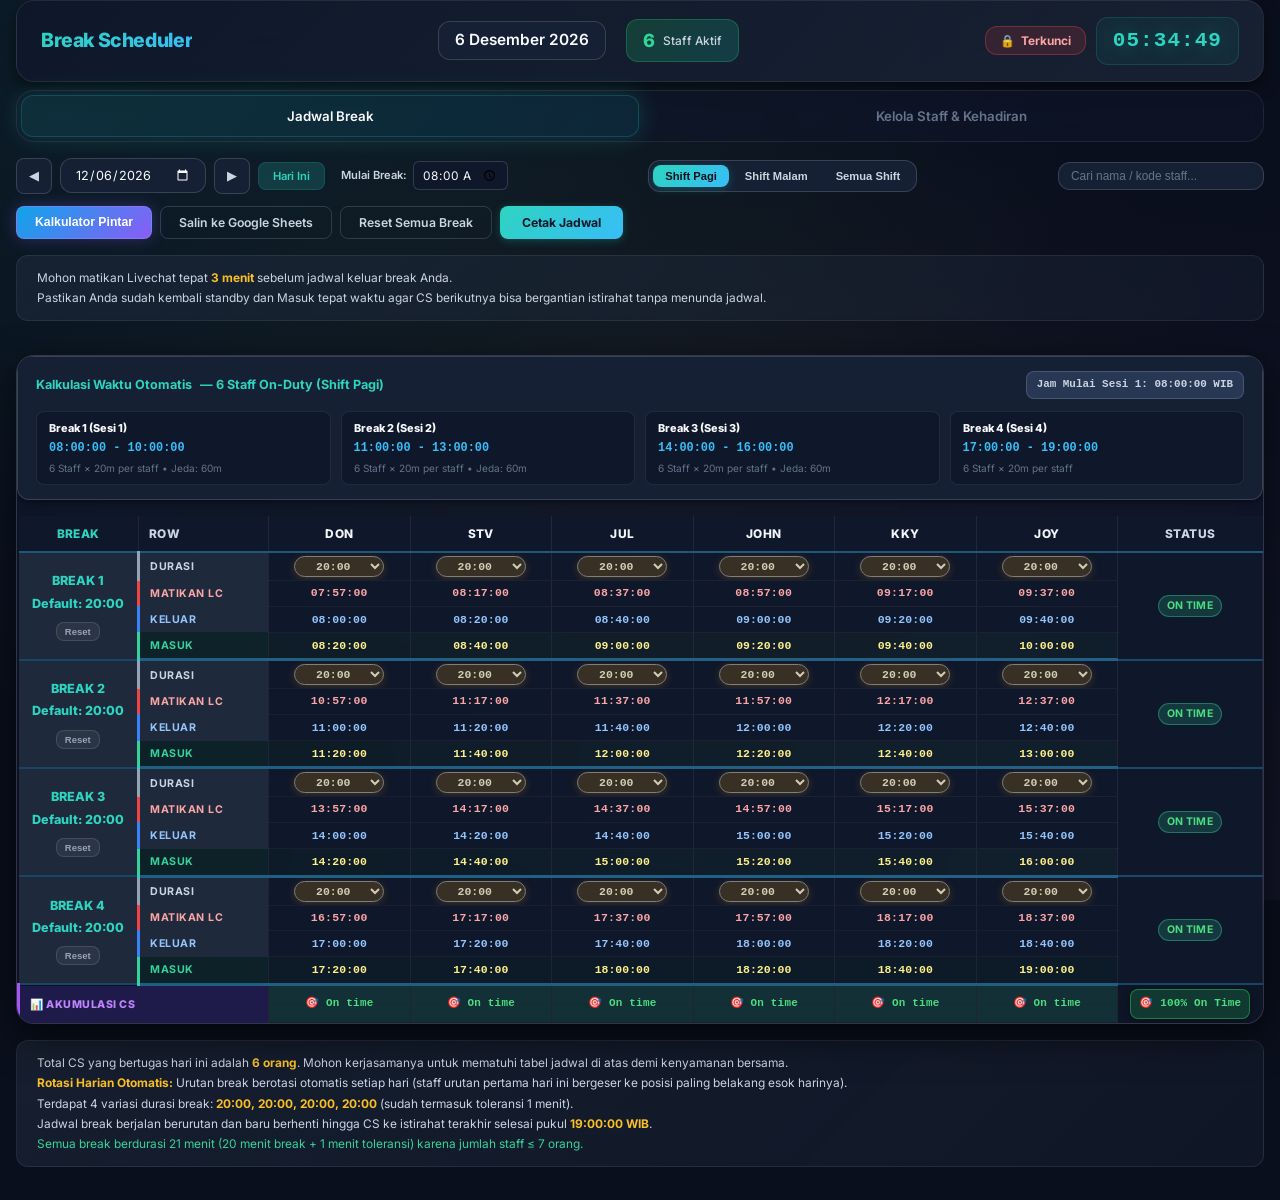
==== commit 1715f9e6: "refactor: remove preset night shift button from staff list UI" ====
--- a/index.html
+++ b/index.html
@@ -133,7 +133,6 @@
             <div class="card-header" style="flex-wrap:wrap;gap:10px;">
               <h2>Daftar Staff</h2>
               <div style="display:flex;align-items:center;gap:8px;flex-wrap:wrap;">
-                <button type="button" class="btn-sm btn-preset-night" id="presetNightBtn" title="Set PAT, WIL, SUN, LID, WEN ke Shift Malam">Set Malam (PAT, WIL, SUN, LID, WEN)</button>
                 <div class="sort-btn-group">
                   <button type="button" class="btn-sm btn-sort" id="sortAzBtn" title="Urutkan berdasarkan Abjad A-Z">A-Z</button>
                   <button type="button" class="btn-sm btn-sort" id="sortZaBtn" title="Urutkan berdasarkan Abjad Z-A">Z-A</button>
